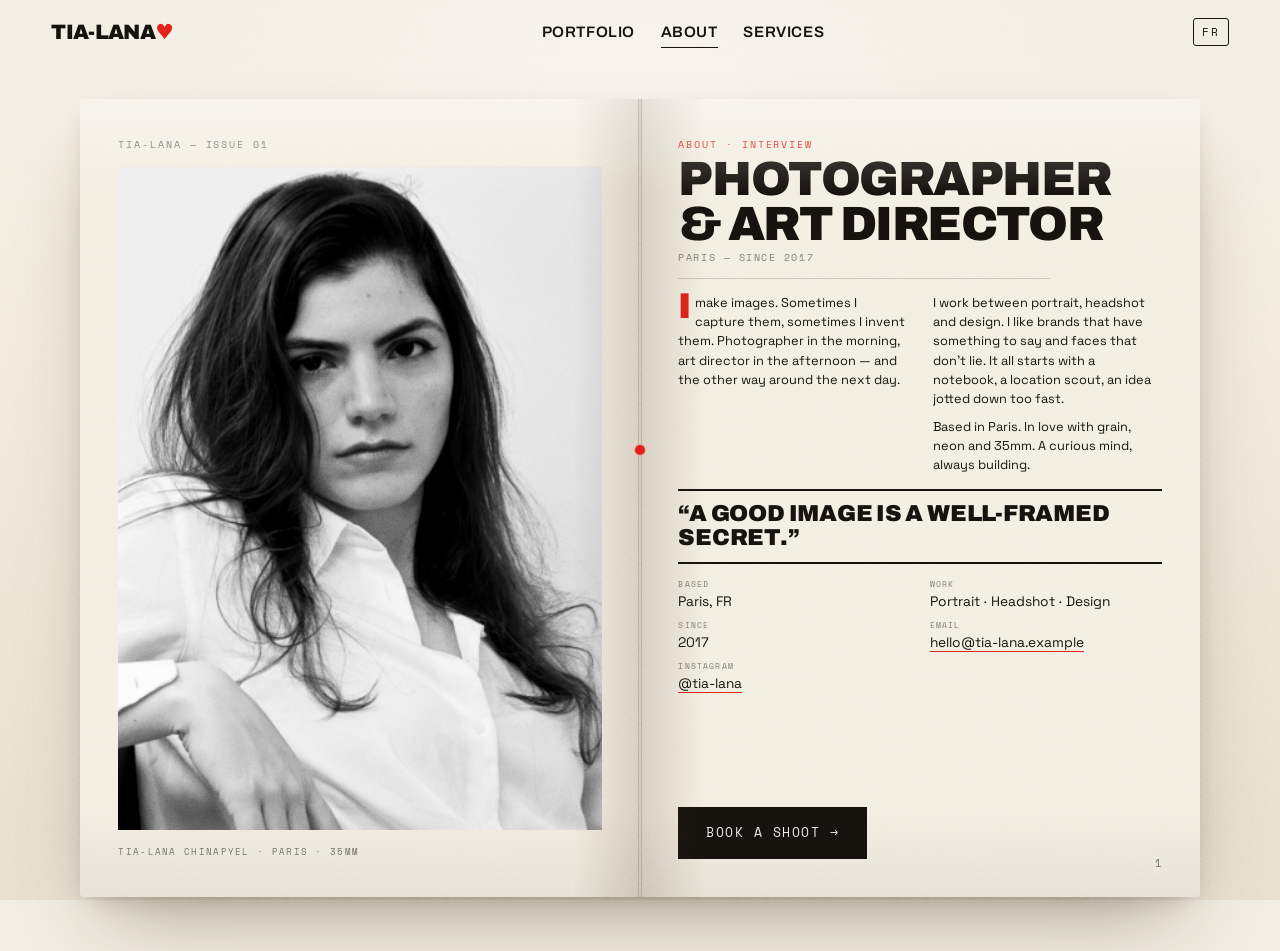
==== about.html @ c3e4b426 "Home: cadre au format paysage (large, pas haut) + tient avec le cartel; Serie: le titre s'efface a l" ====
<!DOCTYPE html>
<html lang="en">
<head>
  <meta charset="UTF-8" />
  <meta name="viewport" content="width=device-width, initial-scale=1.0" />
  <title>About — TIA-LANA</title>
  <meta name="description" content="Tia-Lana Chinapyel: photographer and art director based in Paris. Curious mind, always building." />
  <meta name="theme-color" content="#07080D" />
  <link rel="preconnect" href="https://fonts.googleapis.com" />
  <link rel="preconnect" href="https://fonts.gstatic.com" crossorigin />
  <link href="https://fonts.googleapis.com/css2?family=Archivo:wght@400;500;600;700;800;900&family=Space+Grotesk:wght@400;500;700&family=Space+Mono:ital@0;1&display=swap" rel="stylesheet" />
  
  <link rel="stylesheet" href="css/reset.css?v=12" />
  <link rel="stylesheet" href="css/tokens.css?v=14" />
  <link rel="stylesheet" href="css/typography.css?v=12" />
  <link rel="stylesheet" href="css/styles.css?v=43" />
</head>
<body class="page-about">
  <a class="skip-link" href="#main" data-i18n="skip">Skip to content</a>
  <div class="grain" aria-hidden="true"></div>

  <header class="site-nav">
    <a class="brand" href="index.html">TIA-LANA<span class="brand__heart" aria-hidden="true">♥</span></a>
    <div class="nav-right">
      <button class="lang-toggle" data-lang-toggle aria-label="Switch language">FR</button>
      <button class="nav-toggle" aria-expanded="false" aria-controls="nav-links" data-i18n="nav.menu">Menu</button>
    </div>
    <nav class="nav-links" id="nav-links" aria-label="Main navigation">
      <a href="work.html" data-i18n="nav.work">Portfolio</a>
      <a href="about.html" aria-current="page" data-i18n="nav.about">About</a>
      <a href="services.html" data-i18n="nav.booking">Services</a>
    </nav>
  </header>

  <main id="main" class="mag-main">
    <h1 class="sr-only">About — Tia-Lana Chinapyel</h1>

    <!-- MAGAZINE OUVERT : double page, reliure centrale -->
    <article class="zine" aria-label="Magazine — About Tia-Lana">
      <!-- PAGE GAUCHE : grande photo + folio -->
      <section class="zine__page zine__page--left">
        <span class="zine__folio">TIA-LANA — ISSUE 01</span>
        <figure class="zine__cover">
          <img src="img/photography/pro/photo-b.png" alt="Portrait of Tia-Lana on set, 35mm." />
        </figure>
        <p class="zine__caption">Tia-Lana Chinapyel · Paris · 35mm</p>
      </section>

      <!-- reliure -->
      <span class="zine__spine" aria-hidden="true"></span>

      <!-- PAGE DROITE : le texte / l'interview -->
      <section class="zine__page zine__page--right">
        <p class="zine__kicker">About · Interview</p>
        <h2 class="zine__headline">Photographer<br />&amp; art director</h2>
        <p class="zine__byline">Paris — since 2017</p>

        <div class="zine__columns">
          <p><span class="zine__drop">I</span> make images. Sometimes I capture them, sometimes I invent them.
          Photographer in the morning, art director in the afternoon — and the other way
          around the next day.</p>
          <p>I work between portrait, headshot and design. I like brands that have something
          to say and faces that don't lie. It all starts with a notebook, a location scout,
          an idea jotted down too fast.</p>
          <p>Based in Paris. In love with grain, neon and 35mm. A curious mind, always building.</p>
        </div>

        <blockquote class="zine__pull">“A good image is a well-framed secret.”</blockquote>

        <dl class="zine__facts">
          <div><dt>Based</dt><dd>Paris, FR</dd></div>
          <div><dt>Work</dt><dd>Portrait · Headshot · Design</dd></div>
          <div><dt>Since</dt><dd>2017</dd></div>
          <div><dt>Email</dt><dd><a href="mailto:hello@tia-lana.example">hello@tia-lana.example</a></dd></div>
          <div><dt>Instagram</dt><dd><a href="https://instagram.com/" target="_blank" rel="noopener" data-no-transition>@tia-lana</a></dd></div>
        </dl>

        <a class="cta zine__cta" href="services.html" data-i18n="contact.cta">Book a shoot →</a>
        <span class="zine__pageno">1</span>
      </section>
    </article>
  </main>

  <script type="module" src="js/i18n.js?v=10"></script>
  <script type="module" src="js/main.js?v=11"></script>
  <script type="module" src="js/cursor.js?v=11"></script>
  <script type="module" src="js/transitions.js?v=11"></script>
</body>
</html>
---- css/tokens.css ----
/* ============================================================
   tokens.css — variables CSS (fondation visuelle)
   Toutes les couleurs et tailles passent par ici.
   ============================================================ */
:root {
  /* ---- Palette UNIQUE du site (celle de la home) ----
     Une seule identité partout : papier beige, encre sombre, accent rouge. */
  --paper:        #f2ede2; /* fond beige (identique home) */
  --ink:          #16130e; /* texte/cadres */
  --accent:       #E2231A; /* accent éditorial (rouge) */
  --accent-2:     #E2231A; /* plus de rose : un seul accent */
  --red:          #E2231A;
  --cream:        #fdfcf8; /* panneau secondaire clair */
  --paper-rgb:    242, 237, 226;
  --ink-rgb:      22, 19, 14;
  /* alias rétro-compat : les anciens --blue pointent sur l'accent */
  --blue:         var(--accent);
  --blue-bright:  var(--accent);

  /* ---- Typographie (par défaut ; surchargée par page) ---- */
  --font-display: "Archivo", system-ui, sans-serif;
  --font-sans:    "Space Grotesk", system-ui, sans-serif;
  --font-mono:    "Space Mono", ui-monospace, monospace;
  --font-script:  "Dancing Script", cursive;
  --font-serif:   "EB Garamond", Georgia, serif;

  /* Échelle fluide (clamp) — hero énorme, body stable */
  --fs-hero:    clamp(3.5rem, 14vw, 14rem);
  --fs-display: clamp(2.6rem, 9vw, 8rem);
  --fs-h2:      clamp(2rem, 5vw, 3.4rem);
  --fs-h3:      clamp(1.4rem, 3vw, 2.2rem);
  --fs-lead:    clamp(1.1rem, 2vw, 1.5rem);
  --fs-body:    1rem;
  --fs-cap:     0.8rem;  /* légendes */
  --fs-mono:    0.7rem;  /* numérotations, métadonnées */

  /* ---- Espacements ---- */
  --space-xs:  0.5rem;
  --space-sm:  1rem;
  --space-md:  2rem;
  --space-lg:  4rem;
  --space-xl:  8rem;
  --gutter:    clamp(1.25rem, 4vw, 4rem);

  /* ---- Grille 12 colonnes ---- */
  --cols: 12;
  --max-w: 1680px;

  /* ---- Mouvement ---- */
  --ease:      cubic-bezier(0.65, 0, 0.35, 1);
  --ease-expo: cubic-bezier(0.16, 1, 0.3, 1);
  --dur-fast:  200ms;
  --dur:       400ms;
  --dur-slow:  700ms;

  /* ---- Divers ---- */
  --radius: 2px;
  --line:   2px solid var(--ink);
  --z-grain: 9999;
  --z-cursor: 10000;
  --z-overlay: 9000;
  --z-nav: 500;
}

/* ============================================================
   IDENTITÉ UNIQUE — plus de thème par page.
   Toutes les pages héritent de :root (beige + Archivo/Space Grotesk).
   Le fond beige est appliqué sur `body` dans styles.css.
   ============================================================ */
---- css/typography.css ----
/* ============================================================
   typography.css — hiérarchie éditoriale
   Syne (display) · Space Grotesk (sans) · Space Mono (mono)
   ============================================================ */
body {
  font-family: var(--font-sans);
  font-size: var(--fs-body);
  color: var(--ink);
  font-weight: 400;
}

/* ---- Display : Syne, massif et géométrique ---- */
.display,
h1.display,
.hero-title {
  font-family: var(--font-display);
  font-weight: 800;
  line-height: 0.86;
  letter-spacing: -0.02em;
  text-transform: uppercase;
  text-wrap: balance;
}

.hero-title { font-size: var(--fs-hero); }
.display     { font-size: var(--fs-display); }

h2 {
  font-family: var(--font-display);
  font-size: var(--fs-h2);
  font-weight: 700;
  line-height: 0.95;
  letter-spacing: -0.015em;
}

h3 {
  font-family: var(--font-display);
  font-size: var(--fs-h3);
  font-weight: 600;
  line-height: 1;
}

/* Italique (citations) — Syne n'a pas d'italique vrai : on garde le poids fort */
.italic { font-style: italic; }

/* ---- Corps ---- */
.lead {
  font-size: var(--fs-lead);
  line-height: 1.35;
  letter-spacing: -0.01em;
}

p { max-width: 62ch; }

/* ---- Mono : numérotations, métadonnées ---- */
.mono,
.meta,
.caption {
  font-family: var(--font-mono);
}

.section-num {
  font-family: var(--font-display);
  font-size: clamp(3rem, 12vw, 11rem);
  font-weight: 800;
  line-height: 0.8;
  color: var(--blue);
}

/* Légendes : majuscules espacées */
.caption,
.eyebrow {
  font-family: var(--font-mono);
  font-size: var(--fs-cap);
  text-transform: uppercase;
  letter-spacing: 0.12em;
}

.meta {
  font-size: var(--fs-mono);
  text-transform: uppercase;
  letter-spacing: 0.1em;
  line-height: 1.6;
}

.quote {
  font-family: var(--font-display);
  color: var(--blue-bright);
  font-size: var(--fs-h3);
  font-weight: 600;
  line-height: 1.15;
}

::selection { background: var(--blue); color: #fff; }
---- css/styles.css ----
/* ============================================================
   styles.css — layout, composants, micro-interactions
   ============================================================ */

/* fond beige unique sur tout le site (identique home) */
body {
  background: radial-gradient(135% 90% at 50% 8%, #f8f4ec 0%, #f1ebde 55%, #e9e1d1 100%) fixed;
  background-color: var(--paper);
  overflow-x: hidden;
}

/* ---- Overlay grain global (toutes les pages) ---- */
.grain {
  position: fixed;
  inset: 0;
  pointer-events: none;
  mix-blend-mode: overlay;
  opacity: 0.06;
  background: url("../assets/grain.png");
  background-size: 160px;
  z-index: var(--z-grain);
  will-change: transform;
}

/* ---- Conteneur / grille 12 colonnes ---- */
.wrap {
  width: 100%;
  max-width: var(--max-w);
  margin-inline: auto;
  padding-inline: var(--gutter);
}

.grid12 {
  display: grid;
  grid-template-columns: repeat(var(--cols), 1fr);
  gap: var(--gutter);
}

/* ============================================================
   Navigation
   ============================================================ */
.site-nav {
  position: fixed;
  top: 0; left: 0; right: 0;
  z-index: var(--z-nav);
  display: flex;
  align-items: center;
  justify-content: space-between;
  padding: var(--space-sm) var(--gutter);
  color: var(--ink);           /* fond beige uniforme : texte sombre lisible */
}

.site-nav a { color: inherit; }

.brand {
  font-family: var(--font-display);
  font-weight: 800;
  font-size: 1.3rem;
  text-transform: uppercase;
  letter-spacing: -0.01em;
}

.brand .red { color: var(--red); }
.brand__heart { color: var(--accent); display: inline-block; }
.brand:hover .brand__heart { animation: heartbeat 0.8s var(--ease) infinite; }
@keyframes heartbeat { 0%,100%{transform:scale(1)} 25%{transform:scale(1.35)} 40%{transform:scale(1)} }
@media (prefers-reduced-motion: reduce) { .brand:hover .brand__heart { animation: none; } }
/* logo identique sur toutes les pages */
.brand { font-family: var(--font-display); font-weight: 900; letter-spacing: -0.03em; }

/* groupe droite de la nav : langue + menu mobile */
.nav-right { display: flex; align-items: center; gap: 1rem; order: 3; }
.lang-toggle {
  font-family: var(--font-mono);
  font-size: var(--fs-mono);
  text-transform: uppercase;
  letter-spacing: 0.12em;
  padding: 0.3rem 0.55rem;
  border: 1.5px solid currentColor;
  border-radius: 3px;
}

.nav-links {
  display: flex;
  gap: clamp(0.8rem, 2vw, 2rem);
  font-family: var(--font-display);
  font-weight: 600;
  font-size: 0.95rem;
  text-transform: uppercase;
  letter-spacing: 0.04em;
}

.nav-links a { position: relative; padding: 0.3rem 0; }
.nav-links a::after {
  content: "";
  position: absolute;
  left: 0; bottom: 0;
  width: 100%; height: 1.5px;
  background: currentColor;
  transform: scaleX(0);
  transform-origin: left;
  transition: transform var(--dur) var(--ease);
}
.nav-links a:hover::after,
.nav-links a[aria-current="page"]::after { transform: scaleX(1); }

.nav-toggle { display: none; }

@media (max-width: 768px) {
  .nav-links {
    position: fixed;
    inset: 0;
    flex-direction: column;
    align-items: center;
    justify-content: center;
    gap: var(--space-md);
    font-size: 1.4rem;
    background: var(--ink);
    color: var(--paper);
    transform: translateY(-100%);
    transition: transform var(--dur) var(--ease);
    mix-blend-mode: normal;
  }
  .site-nav.open .nav-links { transform: translateY(0); }
  .nav-toggle {
    display: block;
    font-family: var(--font-mono);
    font-size: var(--fs-mono);
    text-transform: uppercase;
    letter-spacing: 0.1em;
    z-index: 1;
  }
}

/* Mention « notice the details » retirée (filler) */
.notice {
  display: none;
  position: fixed;
  left: var(--gutter);
  bottom: var(--space-sm);
  font-family: var(--font-mono);
  font-size: 0.7rem;
  letter-spacing: 0.1em;
  color: var(--blue);
  z-index: var(--z-nav);
  pointer-events: none;
  text-transform: lowercase;
}
@media (max-width: 768px) { .notice { display: none; } }

/* ============================================================
   Étiquettes / stickers de collage (SVG inline + rotations)
   ============================================================ */
.sticker {
  display: inline-flex;
  align-items: center;
  gap: 0.4rem;
  font-family: var(--font-mono);
  font-size: var(--fs-mono);
  text-transform: uppercase;
  letter-spacing: 0.1em;
  padding: 0.35rem 0.7rem;
  border: 1.5px solid var(--ink);
  background: var(--paper);
}
.sticker--red { background: var(--red); color: var(--paper); border-color: var(--red); }
.sticker--blue { background: var(--blue); color: var(--paper); border-color: var(--blue); }
.rot-n2 { transform: rotate(-2deg); }
.rot-n1 { transform: rotate(-1deg); }
.rot-p1 { transform: rotate(1deg); }
.rot-p2 { transform: rotate(2deg); }
.rot-p3 { transform: rotate(3deg); }

/* ============================================================
   Boutons / CTA
   ============================================================ */
.cta {
  display: inline-flex;
  align-items: center;
  gap: 0.6rem;
  font-family: var(--font-mono);
  font-size: var(--fs-cap);
  text-transform: uppercase;
  letter-spacing: 0.12em;
  padding: 0.9rem 1.6rem;
  background: var(--blue);
  color: #fff;
  border: 2px solid var(--blue);
  transition: background var(--dur) var(--ease), color var(--dur) var(--ease);
}
.cta:hover { background: transparent; color: var(--blue-bright); }

/* variante neutre (bordure claire) si besoin */
.cta--ghost { background: transparent; color: var(--ink); border-color: var(--ink); }
.cta--ghost:hover { background: var(--ink); color: var(--paper); }

/* ============================================================
   Sections génériques
   ============================================================ */
main { display: block; }

section { position: relative; }

.section-head {
  display: flex;
  align-items: baseline;
  gap: var(--space-md);
  flex-wrap: wrap;
  margin-bottom: var(--space-lg);
}
.section-head .eyebrow { color: rgba(var(--ink-rgb), 0.55); }

.pad-block { padding-block: clamp(4rem, 12vh, 10rem); }

/* ============================================================
   Polaroid + paper-clip (le SVG du clip est inline dans le HTML)
   ============================================================ */
.polaroid {
  position: relative;
  background: var(--cream);
  padding: 0.8rem 0.8rem 3rem;
  border: 1px solid rgba(var(--ink-rgb), 0.12);
  box-shadow: 0 18px 40px -24px rgba(var(--ink-rgb), 0.5);
  width: fit-content;
}
.polaroid img { width: 100%; height: auto; filter: saturate(0.85) contrast(1.02); }
.polaroid figcaption {
  font-family: var(--font-mono);
  font-size: var(--fs-mono);
  text-transform: uppercase;
  letter-spacing: 0.1em;
  margin-top: 0.8rem;
  text-align: center;
  color: rgba(var(--ink-rgb), 0.7);
}
.paperclip {
  position: absolute;
  top: -22px; right: 24px;
  width: 34px; height: 70px;
  z-index: 2;
  color: var(--ink);
}

/* ============================================================
   Micro-interactions : scroll-reveal
   ============================================================ */
.reveal {
  opacity: 0;
  transform: translateY(20px);
  filter: blur(8px);
  transition:
    opacity var(--dur-slow) var(--ease),
    transform var(--dur-slow) var(--ease),
    filter var(--dur-slow) var(--ease);
  will-change: opacity, transform, filter;
}
.reveal.is-in { opacity: 1; transform: none; filter: blur(0); }

@media (prefers-reduced-motion: reduce) {
  .reveal { opacity: 1; transform: none; filter: none; }
}

/* Hover images de projet : désaturé → couleur */
.satshift { filter: saturate(0.4); transition: filter var(--dur) var(--ease); }
.satshift:hover { filter: saturate(1); }

/* ============================================================
   Bouton flottant « Booker un shooting »
   ============================================================ */
.book-fab {
  position: fixed;
  right: calc(env(safe-area-inset-right, 0px) + 1.25rem);
  bottom: calc(env(safe-area-inset-bottom, 0px) + 1.25rem);
  z-index: var(--z-nav);
  display: inline-flex;
  align-items: center;
  gap: 0.55rem;
  padding: 0.85rem 1.3rem;
  background: var(--blue);
  color: #fff;
  border: 2px solid var(--blue);
  border-radius: 999px;
  font-family: var(--font-mono);
  font-size: var(--fs-cap);
  text-transform: uppercase;
  letter-spacing: 0.1em;
  box-shadow: 0 12px 30px -10px rgba(30,63,255,0.7);
  transition: background var(--dur) var(--ease), color var(--dur) var(--ease), transform var(--dur) var(--ease);
}
.book-fab:hover { background: var(--paper); color: var(--blue-bright); transform: translateY(-2px); }
.book-fab__ico { font-size: 1rem; }
@media (max-width: 560px) {
  .book-fab__txt { display: none; }
  .book-fab { padding: 0.85rem; border-radius: 50%; }
  .book-fab__ico { font-size: 1.3rem; }
}

/* ============================================================
   Curseur custom
   ============================================================ */
.cursor {
  position: fixed;
  top: 0; left: 0;
  width: 12px; height: 12px;
  border-radius: 50%;
  background: var(--blue-bright);
  border: 1px solid rgba(255,255,255,0.6);
  pointer-events: none;
  z-index: var(--z-cursor);
  transform: translate(-50%, -50%);
  transition: width 0.25s var(--ease), height 0.25s var(--ease),
              background 0.25s var(--ease);
  display: none;
}
.cursor.grow {
  width: 54px; height: 54px;
  background: rgba(30,63,255,0.12);
  border: 1.5px solid var(--blue-bright);
}
.cursor__label {
  position: absolute;
  left: 50%; top: 50%;
  transform: translate(-50%, -50%);
  font-family: var(--font-mono);
  font-size: 0.5rem;
  text-transform: uppercase;
  letter-spacing: 0.12em;
  white-space: nowrap;
  color: #fff;
  opacity: 0;
}
.cursor.grow .cursor__label { opacity: 1; }
@media (min-width: 769px) and (pointer: fine) {
  .cursor { display: block; }
  body.has-cursor { cursor: none; }
  body.has-cursor a, body.has-cursor button { cursor: none; }
}

/* ============================================================
   Transitions de page (overlay)
   ============================================================ */
.page-fx {
  position: fixed;
  inset: 0;
  z-index: var(--z-overlay);
  background: var(--ink);
  pointer-events: none;
  opacity: 0;
}
.page-fx.flash { background: #fff; }

/* Entrée : depuis blanc avec blur */
@keyframes page-in {
  from { opacity: 1; filter: blur(8px); }
  to   { opacity: 0; filter: blur(0); }
}
.page-enter {
  position: fixed; inset: 0; z-index: var(--z-overlay);
  background: #fff; pointer-events: none;
  animation: page-in var(--dur-fast) var(--ease) forwards;
}

/* ============================================================
   Focus visible (a11y)
   ============================================================ */
:focus-visible {
  outline: 2px solid var(--blue);
  outline-offset: 4px;
}

.skip-link {
  position: absolute;
  left: -9999px;
  top: 0;
  background: var(--blue);
  color: var(--paper);
  padding: 0.8rem 1.2rem;
  font-family: var(--font-mono);
  font-size: var(--fs-cap);
  z-index: 10001;
}
.skip-link:focus { left: var(--gutter); }

/* ============================================================
   Footer
   ============================================================ */
.site-footer {
  border-top: 2px solid var(--blue);
  padding-block: var(--space-lg);
  margin-top: var(--space-xl);
}
.site-footer .meta { color: rgba(var(--ink-rgb), 0.6); align-self: end; }
.footer-brand {
  font-family: var(--font-display);
  font-weight: 800;
  text-transform: uppercase;
  font-size: clamp(1.4rem, 4vw, 2.6rem);
  letter-spacing: -0.01em;
  line-height: 1;
}

/* ============================================================
   Page Accueil — couverture « titre répété sur portrait »
   ============================================================ */
.cover {
  position: relative;
  height: 100svh;          /* exactement la taille de l'écran */
  display: flex;
  flex-direction: column;
  justify-content: space-between;
  padding: 5rem var(--gutter) 2rem;
  overflow: hidden;
  background: var(--paper);
}

/* portrait plein cadre, en couche de fond */
.cover__hero {
  position: absolute;
  inset: 0;
  z-index: 0;
}
.cover__hero img {
  position: absolute; inset: 0;
  width: 100%; height: 100%;
  object-fit: cover;
  object-position: center 22%;
}
/* « blur out the unimportant » : portrait flou N&B */
.cover__blur { filter: grayscale(1) contrast(1.05) brightness(0.7) blur(7px); }
/* tranche verticale nette, duotone bleu (réf) */
.cover__sharp {
  filter: grayscale(1) contrast(1.12) brightness(0.92);
  -webkit-mask: linear-gradient(90deg, transparent 38%, #000 40%, #000 60%, transparent 62%);
  mask: linear-gradient(90deg, transparent 38%, #000 40%, #000 60%, transparent 62%);
  mix-blend-mode: luminosity;
}
.cover__hero::before {
  content: "";
  position: absolute; inset: 0;
  z-index: 1;
  background: var(--blue);
  mix-blend-mode: color;
  -webkit-mask: linear-gradient(90deg, transparent 38%, #000 40%, #000 60%, transparent 62%);
  mask: linear-gradient(90deg, transparent 38%, #000 40%, #000 60%, transparent 62%);
  opacity: 0.9;
}
/* vignette + teinte bleue pour la lisibilité et la cohérence */
.cover__hero::after {
  content: "";
  position: absolute; inset: 0;
  background:
    linear-gradient(180deg, rgba(7,8,13,0.55) 0%, rgba(7,8,13,0.1) 35%, rgba(7,8,13,0.85) 100%),
    radial-gradient(120% 80% at 50% 30%, rgba(30,63,255,0.18), transparent 60%);
}
.cover__hero-tint { display: none; }

/* masthead haut */
.cover__masthead {
  position: relative;
  z-index: 3;
  display: flex;
  flex-wrap: wrap;
  justify-content: space-between;
  gap: 0.5rem 1.5rem;
  padding-bottom: 0.8rem;
  border-bottom: 2px solid var(--blue);
  font-family: var(--font-mono);
  font-size: var(--fs-mono);
  text-transform: uppercase;
  letter-spacing: 0.12em;
  color: var(--ink);
}

/* wordmark répété, bleu électrique, chevauche le portrait */
.cover__words {
  position: relative;
  z-index: 2;
  flex: 1;
  min-height: 0;
  display: grid;
  place-items: center;
  text-align: center;
  pointer-events: none;
}
.cover__word {
  display: block;
  font-family: var(--font-display);
  font-weight: 800;
  text-transform: uppercase;
  font-size: clamp(2rem, 12vw, 7.5rem);
  line-height: 0.84;
  letter-spacing: -0.04em;
  white-space: nowrap;
  color: var(--blue);
}
/* une ligne en contour : le portrait transparaît dans les lettres */
.cover__word--out {
  color: transparent;
  -webkit-text-stroke: clamp(1.5px, 0.35vw, 4px) var(--blue);
}

/* pied : nom complet + baseline + CTA */
.cover__foot {
  position: relative;
  z-index: 3;
  display: flex;
  align-items: flex-end;
  justify-content: space-between;
  flex-wrap: wrap;
  gap: 1.2rem 2rem;
}
.cover__foot .stack { gap: 0.6rem; display: flex; flex-direction: column; }
.cover__name {
  font-family: var(--font-display);
  font-weight: 700;
  font-size: var(--fs-lead);
  max-width: 22ch;
  line-height: 1.05;
}
.cl--mono {
  font-family: var(--font-mono);
  font-size: var(--fs-cap);
  text-transform: uppercase;
  letter-spacing: 0.14em;
  color: var(--blue-bright);
}

.scroll-hint {
  font-family: var(--font-mono);
  font-size: var(--fs-mono);
  text-transform: uppercase;
  letter-spacing: 0.18em;
  color: var(--ink);
  animation: bob 1.8s var(--ease) infinite;
}
@keyframes bob { 0%,100%{transform:translateY(0)} 50%{transform:translateY(8px)} }
@keyframes cuebob {
  0%,100% { transform: rotate(45deg) translate(0,0); opacity: 0.5; }
  50%     { transform: rotate(45deg) translate(4px,4px); opacity: 1; }
}

@media (max-width: 820px) {
  .cover__masthead { font-size: 0.56rem; letter-spacing: 0.06em; gap: 0.3rem 0.8rem; }
  .cover__foot { flex-direction: column; align-items: flex-start; }
}

/* ============================================================
   Listes de projets (work / catégories)
   ============================================================ */
.project-list { border-top: var(--line); }
.project-row {
  display: grid;
  grid-template-columns: auto 1fr auto auto;
  gap: var(--space-md);
  align-items: center;
  padding: var(--space-md) 0;
  border-bottom: var(--line);
  transition: padding-left var(--dur) var(--ease), background var(--dur) var(--ease);
}
.project-row:hover { padding-left: var(--space-md); background: var(--cream); }
.project-row .idx { font-family: var(--font-mono); font-size: var(--fs-mono); color: var(--blue-bright); }
.project-row .pname { font-family: var(--font-display); font-size: var(--fs-h3); font-weight: 500; }
.project-row .pmeta { font-family: var(--font-mono); font-size: var(--fs-mono); text-transform: uppercase; letter-spacing: 0.1em; }
.project-row .pthumb { width: 72px; height: 52px; object-fit: cover; filter: saturate(0.4); transition: filter var(--dur) var(--ease); }
.project-row:hover .pthumb { filter: saturate(1); }
@media (max-width: 600px) {
  .project-row { grid-template-columns: auto 1fr; }
  .project-row .pmeta, .project-row .pthumb { display: none; }
}

/* ============================================================
   Cartes formules (booking)
   ============================================================ */
.cards { display: grid; grid-template-columns: repeat(3, 1fr); gap: var(--gutter); }
@media (max-width: 800px) { .cards { grid-template-columns: 1fr; } }
.card {
  border: var(--line);
  padding: var(--space-md);
  background: var(--cream);
  display: flex; flex-direction: column; gap: var(--space-sm);
}
.card h3 { font-size: var(--fs-h3); }
.card .price { font-family: var(--font-display); font-weight: 800; color: var(--blue-bright); font-size: 3rem; line-height: 1; }
.card ul { display: flex; flex-direction: column; gap: 0.4rem; font-size: 0.95rem; }
.card li::before { content: "— "; color: var(--blue-bright); }

/* ============================================================
   Formulaire
   ============================================================ */
.form {
  display: grid;
  grid-template-columns: 1fr 1fr;
  gap: 1.5rem;
  max-width: 720px;
}
.form__field { display: flex; flex-direction: column; gap: 0.5rem; }
.form__field--full { grid-column: 1 / -1; }
.form label {
  font-family: var(--font-mono);
  font-size: var(--fs-mono);
  text-transform: uppercase;
  letter-spacing: 0.1em;
  color: var(--blue-bright);
}
.form input, .form textarea, .form select {
  width: 100%;
  border: 1.5px solid rgba(var(--ink-rgb), 0.3);
  background: var(--cream);
  color: var(--ink);
  padding: 0.85rem 1rem;
  font-family: var(--font-sans);
  font-size: 1rem;
  border-radius: 4px;
}
.form textarea { resize: vertical; min-height: 8rem; }
.form input:focus, .form textarea:focus, .form select:focus {
  outline: none;
  border-color: var(--blue);
  box-shadow: 0 0 0 3px rgba(30,63,255,0.25);
}
.form__actions {
  display: flex;
  align-items: center;
  justify-content: space-between;
  flex-wrap: wrap;
  gap: 1rem;
  margin-top: 0.5rem;
}
@media (max-width: 560px) { .form { grid-template-columns: 1fr; } }
.annot {
  font-family: var(--font-mono);
  color: var(--blue);
  font-size: var(--fs-cap);
  transform: rotate(-3deg);
  display: inline-block;
}

/* ---- Galerie en bandes 35mm ---- */
.film { display: flex; flex-direction: column; gap: clamp(1.4rem, 3vw, 2.4rem); }
.filmstrip {
  position: relative;
  background: #08090c;
  border-radius: 4px;
  padding: 20px 0;
  overflow-x: auto;
  overflow-y: hidden;
  scrollbar-width: thin;
  scrollbar-color: #2a2c33 #08090c;
  box-shadow: inset 0 0 40px rgba(0,0,0,0.7);
}
/* perforations haut/bas */
.filmstrip::before,
.filmstrip::after {
  content: "";
  position: absolute; left: 0; right: 0; height: 12px;
  background: repeating-linear-gradient(90deg, transparent 0 9px, #cfcabb 9px 19px, transparent 19px 28px);
  opacity: 0.85;
}
.filmstrip::before { top: 4px; }
.filmstrip::after { bottom: 4px; }
.filmstrip__track {
  display: flex;
  gap: 4px;
  padding: 0 4px;
  width: max-content;
}

/* Utilitaires */
.col-span-6 { grid-column: span 6; }
.col-span-7 { grid-column: span 7; }
.col-span-5 { grid-column: span 5; }
.col-span-8 { grid-column: span 8; }
.col-span-4 { grid-column: span 4; }
.col-span-12 { grid-column: 1 / -1; }
@media (max-width: 760px) { [class*="col-span"] { grid-column: 1 / -1; } }
.stack > * + * { margin-top: var(--space-sm); }
.stack-lg > * + * { margin-top: var(--space-md); }
.text-blue { color: var(--blue); }
.text-red { color: var(--red); }
.hr-blue { border: none; border-top: 2px solid var(--blue); margin-block: var(--space-md); }
.two-col { columns: 2; column-gap: var(--gutter); }
@media (max-width: 700px) { .two-col { columns: 1; } }
@keyframes snow {
  0% { background-position: 0 0; }
  100% { background-position: 60px 90px; }
}
@keyframes glitch { 0% { transform: translateY(0); } 100% { transform: translateY(-18px); } }

/* ============================================================
   STYLES PAR PAGE — chaque page sa propre identité
   ============================================================ */

/* on retire les petits sur-titres descriptifs partout */
.section-head .eyebrow { display: none; }
.page-home .site-footer { border-top-color: var(--ink); }
.film {
  display: flex;
  flex-direction: row;            /* colonnes de pellicule */
  flex-wrap: wrap;
  justify-content: center;
  align-items: flex-start;
  gap: clamp(0.75rem, 2vw, 1.6rem);
}

/* ---------- ABOUT : papier / éditorial (réf img1) ---------- */
/* grain unifie (voir .grain global) */
.page-about .display {
  font-family: var(--font-display);
  font-weight: 900;
  font-size: clamp(3rem, 13vw, 8rem);
  letter-spacing: -0.04em;
  line-height: 0.9;
}
.page-about .display::after { content: "."; color: var(--accent); }
.page-about .lead strong {
  font-family: var(--font-display);
  font-weight: 700;
  font-size: 1.6em;
  line-height: 1;
  display: inline-block;
  margin-right: 0.2em;
}
.page-about .quote {
  font-family: var(--font-display);
  font-weight: 700;
  font-style: normal;
  color: var(--ink);
  font-size: clamp(1.7rem, 4.5vw, 2.8rem);
}
.page-about .hr-blue { border-top-color: var(--accent); }
.page-about .polaroid { background: #fff; border-color: rgba(0,0,0,0.12); }
.page-about .cta { background: var(--accent); border-color: var(--accent); color: #fff; }
.page-about .cta:hover { background: transparent; color: var(--accent); }
.page-about aside[style] { border-left-color: var(--accent) !important; }
.page-about .site-footer { border-top-color: var(--ink); }

/* ---------- SERVICES : éditorial clair ---------- */
/* grain unifie (voir .grain global) */
.page-services .display { font-family: var(--font-display); font-weight: 800; }
.page-services .card { background: #fff; border: 2px solid var(--ink); }
.page-services .card .price { color: var(--accent); }
.page-services .card li::before { color: var(--accent); }
.page-services .cta { background: var(--accent); border-color: var(--accent); color: #fff; }
.page-services .cta:hover { background: transparent; color: var(--accent); }
.page-services .form input,
.page-services .form textarea,
.page-services .form select { background: #fff; border-color: rgba(0,0,0,0.25); color: var(--ink); }
.page-services .form label { color: var(--ink); }
.page-services .site-footer { border-top-color: var(--ink); }

/* ---------- HOME : fond off-white + collage de polaroïds carrés ---------- */
.home-hero {
  position: relative;
  height: 100svh;
  overflow: hidden;
  /* papier crème légèrement beige */
  background: radial-gradient(135% 100% at 50% 18%, #f8f4ec 0%, #f1ebde 55%, #e9e1d1 100%);
}
.home-hero::after {
  content: ""; position: absolute; inset: 0; z-index: 2; pointer-events: none;
  background: radial-gradient(120% 100% at 50% 42%, transparent 58%, rgba(120,102,72,0.12) 100%);
}

/* accessible mais invisible */
.sr-only {
  position: absolute; width: 1px; height: 1px;
  padding: 0; margin: -1px; overflow: hidden;
  clip: rect(0 0 0 0); white-space: nowrap; border: 0;
}

/* phrase intégrée, discrète, dans la bande beige du bas */
.home-caption {
  position: absolute;
  left: 0; right: 0; bottom: clamp(0.7rem, 2vh, 1.3rem);
  z-index: 4;
  text-align: center;
  pointer-events: none;
  font-family: var(--font-mono);
  text-transform: uppercase;
  letter-spacing: 0.24em;
  font-size: clamp(0.6rem, 1.1vw, 0.76rem);
  color: rgba(var(--ink-rgb), 0.6);
}

/* COLLAGE : la mosaïque remplit le hero (bande beige réservée en bas) */
.shatter {
  position: absolute;
  top: 0; left: 0; right: 0;
  bottom: clamp(2.2rem, 5.5vh, 3.4rem);
  z-index: 3;
}
.shard {
  position: absolute;
  box-sizing: content-box;         /* width/height = la fenêtre photo, bords en plus */
  background-repeat: no-repeat;
  background-color: #efe9dd;
  background-clip: padding-box;
  border-style: solid;
  border-color: #fdfcf8;           /* cadre polaroïd blanc cassé (bas plus épais, réglé en JS) */
  box-shadow: 0 16px 32px -14px rgba(60,45,25,0.5), 0 3px 8px rgba(60,45,25,0.28);
  opacity: 1;
  transform: rotate(var(--rot, 0deg)) translate(var(--tx, 0), var(--ty, 0)) scale(var(--sc, 1));
  transition: opacity 0.55s ease, transform 0.62s cubic-bezier(.2,.7,.2,1), filter 0.2s ease;
  will-change: opacity, transform;
  cursor: pointer;
  text-decoration: none;
}
.shard:hover { filter: brightness(1.03) saturate(1.04); z-index: 9 !important; }
@media (prefers-reduced-motion: reduce) {
  .shard { transition: opacity 0.4s ease; }
}

/* pas de FAB sur la home */
body.page-home .book-fab { display: none; }

/* ---------- ABOUT : crème chaud + collage (distinct de la home) ---------- */
.page-about .polaroid { transform: rotate(-3deg); }
.page-about .polaroid::after {
  /* scotch en haut du polaroid */
  content: ""; position: absolute; top: -14px; left: 50%;
  width: 90px; height: 26px; transform: translateX(-50%) rotate(-4deg);
  background: rgba(220,210,180,0.5);
  border-left: 1px dashed rgba(0,0,0,0.15);
  border-right: 1px dashed rgba(0,0,0,0.15);
}
.page-about .display { font-size: clamp(3.2rem, 15vw, 9rem); }
.page-about .lead { font-size: 1.15rem; }
@keyframes gjolt {
  0% { transform: scale(1.02) translate(0,0); }
  40% { transform: scale(1.06) translate(-6px,4px); }
  100% { transform: scale(1.2) translate(0,0); filter: brightness(2); }
}
@keyframes gslice {
  0% { clip-path: inset(0 0 80% 0); transform: translateX(-8px); }
  25% { clip-path: inset(40% 0 30% 0); transform: translateX(12px); }
  50% { clip-path: inset(70% 0 10% 0); transform: translateX(-14px); }
  75% { clip-path: inset(20% 0 55% 0); transform: translateX(9px); }
  100% { clip-path: inset(0 0 0 0); transform: translateX(0); opacity: 0; }
}
@keyframes gslice2 {
  0% { clip-path: inset(60% 0 20% 0); transform: translateX(10px); }
  50% { clip-path: inset(10% 0 60% 0); transform: translateX(-12px); }
  100% { clip-path: inset(0 0 0 0); transform: translateX(0); opacity: 0; }
}
@keyframes gslice3 {
  0% { clip-path: inset(30% 0 40% 0); transform: translateX(-11px); }
  50% { clip-path: inset(75% 0 5% 0); transform: translateX(13px); }
  100% { clip-path: inset(0 0 0 0); transform: translateX(0); opacity: 0; }
}
@keyframes gflash { 0%,70% { opacity: 0; } 88% { opacity: 0.9; } 100% { opacity: 1; } }
@keyframes marquee { from { transform: translateX(0); } to { transform: translateX(-50%); } }

/* ============================================================
   ABOUT — tabloïd punk (ransom note)
   ============================================================ */
/* grain unifie (voir .grain global) */
.zine-masthead {
  font-family: var(--font-mono);
  font-weight: 600;
  text-transform: uppercase;
  letter-spacing: 0.04em;
  font-size: clamp(0.65rem, 1.6vw, 0.9rem);
  border-top: 2px solid var(--ink);
  border-bottom: 1px solid var(--ink);
  padding: 0.4rem 0;
  margin-bottom: 1.5rem;
}
.ransom {
  display: flex; flex-wrap: wrap; gap: 0.15em;
  margin-bottom: 2.5rem;
  line-height: 0.9;
}
.ransom span {
  display: inline-block;
  font-weight: 900;
  font-size: clamp(3rem, 13vw, 9rem);
  padding: 0 0.12em;
  line-height: 0.9;
}
.ransom span:nth-child(1) { font-family: var(--font-display); background: var(--ink); color: var(--paper); transform: rotate(-4deg); }
.ransom span:nth-child(2) { font-family: var(--font-display); background: var(--accent); color: #fff; transform: rotate(3deg); }
.ransom span:nth-child(3) { font-family: var(--font-display); transform: rotate(-2deg); border: 3px solid var(--ink); }
.ransom span:nth-child(4) { font-family: var(--font-display); background: #fff; color: var(--ink); transform: rotate(5deg); box-shadow: 4px 4px 0 var(--ink); }
.ransom span:nth-child(5) { font-family: var(--font-display); transform: rotate(-3deg); text-decoration: underline wavy var(--accent); }
.page-about .polaroid { background: #fff; }
.page-about .polaroid img {
  filter: grayscale(1) contrast(1.5) brightness(1.05);
}
.page-about .polaroid::before {
  content: ""; position: absolute; inset: 0.8rem 0.8rem 3rem; z-index: 1;
  background-image: radial-gradient(rgba(0,0,0,0.5) 30%, transparent 31%);
  background-size: 4px 4px; mix-blend-mode: screen; opacity: 0.35; pointer-events: none;
}
.page-about .lead { column-gap: 2rem; }
.page-about .quote { font-family: var(--font-display); font-weight: 900; font-style: normal; text-transform: uppercase; }
.page-about .hr-blue { border-top: 3px solid var(--ink); }
.page-about .cta { background: var(--ink); border-color: var(--ink); color: var(--paper); }
.page-about .cta:hover { background: var(--accent); border-color: var(--accent); color: #fff; }

/* ============================================================
   BOOKING — carte postale rêve
   ============================================================ */
/* grain unifie (voir .grain global) */
.postcard-head { text-align: center; margin-bottom: 3rem; }
.postcard-from {
  font-family: var(--font-mono);
  text-transform: uppercase; letter-spacing: 0.18em;
  font-size: 0.7rem; color: rgba(var(--ink-rgb), 0.6);
}
.postcard-hello {
  font-family: var(--font-display);
  font-weight: 900;
  text-transform: uppercase;
  letter-spacing: -0.02em;
  font-size: clamp(2.4rem, 8vw, 5rem);
  color: var(--ink);
  line-height: 0.95;
  margin: 0.3rem 0 1rem;
}
.postcard-head .lead { max-width: 46ch; margin-inline: auto; }
.postcards { display: grid; grid-template-columns: repeat(3, 1fr); gap: clamp(1rem, 3vw, 2.2rem); }
@media (max-width: 800px) { .postcards { grid-template-columns: 1fr; max-width: 26rem; margin-inline: auto; } }
.postcard {
  position: relative;
  background: #fbf8f0;
  border: 1px solid rgba(0,0,0,0.25);
  box-shadow: 0 18px 40px -22px rgba(0,0,0,0.5);
  padding: 2.4rem 1.4rem 1.4rem;
  display: flex; flex-direction: column; gap: 0.7rem;
  /* ligne médiane façon dos de carte postale */
  background-image: linear-gradient(rgba(0,0,0,0.15), rgba(0,0,0,0.15));
  background-size: 1px 62%;
  background-position: 62% 18%;
  background-repeat: no-repeat;
}
.postcard__stamp {
  position: absolute; top: 0.9rem; right: 0.9rem;
  width: 64px; min-height: 76px;
  display: flex; flex-direction: column; align-items: center; justify-content: center;
  gap: 2px;
  background: #fff;
  border: 2px dashed rgba(0,0,0,0.45);
  font-family: var(--font-display); font-weight: 900;
  font-size: 1.1rem; color: var(--accent);
  transform: rotate(4deg);
  text-align: center;
}
.postcard__stamp small { font-family: var(--font-mono); font-weight: 400; font-size: 0.5rem; color: var(--ink); letter-spacing: 0.05em; }
.postcard__post {
  position: absolute; top: 1.4rem; right: 5.4rem;
  font-family: var(--font-mono); font-size: 0.55rem; letter-spacing: 0.1em;
  color: rgba(0,0,0,0.5);
  border: 1.5px solid rgba(0,0,0,0.4); border-radius: 50%;
  width: 54px; height: 54px; display: flex; align-items: center; justify-content: center;
  text-align: center; transform: rotate(-12deg);
}
.postcard__pop {
  position: absolute; top: -10px; left: 12px;
  background: var(--accent); color: #fff;
  font-family: var(--font-mono); font-size: 0.6rem; letter-spacing: 0.12em;
  padding: 0.25rem 0.6rem; transform: rotate(-4deg);
}
.postcard__dest { font-family: var(--font-display); font-weight: 800; text-transform: uppercase; letter-spacing: -0.01em; font-size: 1.7rem; color: var(--ink); }
.page-services .postcard ul { display: flex; flex-direction: column; gap: 0.3rem; font-size: 0.92rem; }
.page-services .postcard li::before { content: "— "; color: var(--accent); }
.page-services .postcard .cta { margin-top: 0.4rem; background: var(--accent); border-color: var(--accent); color: #fff; align-self: flex-start; }
.page-services .postcard .cta:hover { background: transparent; color: var(--accent); }

/* ============================================================
   PORTFOLIO — barre métal perforée + cadres suspendus par pinces
   ============================================================ */
.rack-main {
  min-height: 100svh;
  padding: clamp(5rem, 10vh, 7rem) var(--gutter) clamp(3rem, 8vh, 6rem);
  display: flex;
  align-items: center;              /* le groupe barre+cadres centré : moins de vide */
  justify-content: center;
}
.rack { position: relative; width: 100%; max-width: 1180px; }

/* la barre : métal brossé + trous réguliers */
.rack__bar {
  position: relative;
  height: 26px;
  border-radius: 4px;
  background:
    /* trous */
    radial-gradient(circle at 22px 50%, #2b2e33 0 3.5px, rgba(0,0,0,0.35) 3.5px 5px, transparent 5px) 0 0/44px 100%,
    /* reflet brossé */
    linear-gradient(180deg, #fbfbfc 0%, #d5d8dd 26%, #9aa0a8 52%, #cfd3d9 74%, #71767e 100%);
  box-shadow: 0 10px 22px -10px rgba(40,30,15,0.55), inset 0 1px 0 rgba(255,255,255,0.9);
}
.rack__bar::after {
  content: ""; position: absolute; inset: 0; border-radius: 4px;
  background: linear-gradient(90deg, rgba(0,0,0,0.16), transparent 12%, transparent 88%, rgba(0,0,0,0.16));
  pointer-events: none;
}

/* les cadres accrochés */
.rack__items {
  display: flex;
  justify-content: center;
  align-items: flex-start;
  gap: clamp(1rem, 5vw, 4.5rem);
  padding-top: 0;
}
.hang {
  position: relative;
  margin-top: -14px;               /* la pince mord la barre */
  width: clamp(180px, 25vw, 310px);
  display: flex;
  flex-direction: column;
  align-items: center;
  text-decoration: none;
  color: var(--ink);
  transform-origin: 50% -6px;       /* pivot AU niveau de la mâchoire de la pince */
  /* balancement continu, doux et permanent → jamais de retour brusque */
  animation: hang-sway var(--sway, 5s) ease-in-out infinite;
  animation-delay: var(--delay, 0s);
  will-change: transform;
}
/* amplitude/rythme/repos différents par cadre (aspect naturel) */
.hang:nth-child(1) { --rest: -2deg; --amp: 1.6deg; --sway: 5.2s; --delay: -0.6s; }
.hang:nth-child(2) { --rest:  1.4deg; --amp: 1.2deg; --sway: 4.6s; --delay: -2.1s; }
.hang:nth-child(3) { --rest: -1.2deg; --amp: 1.8deg; --sway: 5.6s; --delay: -3.4s; }
@keyframes hang-sway {
  0%, 100% { transform: rotate(calc(var(--rest) - var(--amp))); }
  50%      { transform: rotate(calc(var(--rest) + var(--amp))); }
}
@media (prefers-reduced-motion: reduce) {
  .hang { animation: none; transform: rotate(var(--rest)); }
}

.hang .clip { width: clamp(38px, 4.5vw, 54px); height: auto; display: block; filter: drop-shadow(0 4px 6px rgba(40,30,15,0.4)); }
.hang__cord { display: none; }

.hang__frame {
  margin-top: -4px;
  width: 100%;
  background: #fdfcf8;
  padding: clamp(8px, 1vw, 12px) clamp(8px, 1vw, 12px) clamp(10px, 1.4vw, 16px);
  box-shadow: 0 18px 34px -16px rgba(60,45,25,0.55), 0 3px 8px rgba(60,45,25,0.22);
  /* le survol agit ICI (pas de conflit avec le balancement du parent) */
  transition: transform 420ms cubic-bezier(0.22, 1, 0.36, 1), box-shadow 420ms var(--ease);
}
.hang__photo {
  display: block;
  width: 100%;
  aspect-ratio: 3 / 4;
  background-size: cover;
  background-position: center;
  background-color: #efe9dd;
  filter: saturate(0.95);
  transition: filter 320ms var(--ease);
}
.hang__cap { display: flex; flex-direction: column; gap: 2px; padding-top: clamp(6px, 0.9vw, 10px); }
.hang__label {
  font-family: var(--font-display);
  font-weight: 900;
  text-transform: uppercase;
  letter-spacing: -0.02em;
  font-size: clamp(1rem, 2vw, 1.45rem);
  line-height: 1;
}
.hang__meta {
  font-family: var(--font-mono);
  text-transform: uppercase;
  letter-spacing: 0.16em;
  font-size: clamp(0.5rem, 0.9vw, 0.62rem);
  color: rgba(var(--ink-rgb), 0.55);
}

/* survol : le cadre se soulève et grossit légèrement (sur l'élément interne) */
.hang:hover, .hang:focus-visible { z-index: 3; }
.hang:hover .hang__frame,
.hang:focus-visible .hang__frame {
  transform: translateY(-8px) scale(1.03);
  box-shadow: 0 30px 48px -18px rgba(60,45,25,0.6), 0 6px 14px rgba(60,45,25,0.3);
}
.hang:hover .hang__photo { filter: saturate(1.08) brightness(1.05); }
/* léger ralenti du balancement au survol pour viser plus facilement */
.hang:hover, .hang:focus-visible { animation-duration: 7s; }

@media (max-width: 760px) {
  .rack__items { flex-direction: column; align-items: center; gap: 2.5rem; }
  .hang { width: min(78vw, 320px); margin-top: -14px; }
  .hang:nth-child(n+2) { margin-top: 0; }
  /* sur mobile la barre ne tient plus les 3 : on la garde en tête de page */
}

/* ============================================================
   SÉRIE — carrousel 3D + panneau description
   ============================================================ */
.series {
  position: relative;
  min-height: 100svh;
  padding: clamp(5rem, 11vh, 7rem) var(--gutter) clamp(2rem, 5vh, 3rem);
  overflow: hidden;
}
.series__back {
  position: relative; z-index: 5;
  font-family: var(--font-mono);
  text-transform: uppercase; letter-spacing: 0.16em;
  font-size: 0.66rem; color: rgba(var(--ink-rgb), 0.6);
  text-decoration: none;
}
.series__back:hover { color: var(--accent); }
.series__title {
  position: relative; z-index: 5;
  font-family: var(--font-display);
  font-weight: 900; text-transform: uppercase;
  letter-spacing: -0.03em;
  font-size: clamp(2rem, 6vw, 4rem);
  line-height: 1; margin: 0.4rem 0 0;
  /* opacité pilotée par js/series.js (rAF) */
}

/* la scène 3D */
.series__stage {
  position: absolute;
  top: 50%; left: 50%;
  transform: translate(-50%, -50%);
  width: min(92vw, 1100px);
  height: min(62vh, 560px);
  perspective: 1400px;
  perspective-origin: 50% 50%;
  touch-action: pan-y;
  cursor: grab;
  /* transform piloté en continu par js/series.js (boucle rAF) : pas de transition */
}
.series__stage:active { cursor: grabbing; }

.slide {
  position: absolute;
  top: 50%; left: 50%;
  width: clamp(190px, 27vw, 340px);
  padding: 0; border: 0; background: none;
  transform-style: preserve-3d;
  cursor: pointer;
  /* pas de transition : le rAF anime chaque frame */
}
.slide img {
  width: 100%;
  aspect-ratio: 3 / 4;
  object-fit: cover;
  display: block;
  background: #efe9dd;
  box-shadow: 0 26px 50px -22px rgba(60,45,25,0.7), 0 4px 12px rgba(60,45,25,0.28);
  border: clamp(5px, 0.7vw, 9px) solid #fdfcf8;
  transition: box-shadow 320ms var(--ease);
  -webkit-user-drag: none;
}
.slide.is-current img { box-shadow: 0 34px 64px -22px rgba(60,45,25,0.8), 0 6px 16px rgba(60,45,25,0.35); }

/* panneau description (droite) */
.series__detail {
  position: absolute;
  top: 50%; right: clamp(1.5rem, 5vw, 5rem);
  transform: translateY(-50%);
  width: min(34vw, 380px);
  z-index: 6;
  opacity: 0; pointer-events: none;
  /* opacité pilotée par js/series.js (rAF) */
}
.series__meta {
  font-family: var(--font-mono);
  text-transform: uppercase; letter-spacing: 0.18em;
  font-size: 0.6rem; color: rgba(var(--ink-rgb), 0.55);
}
.series__ph-title {
  font-family: var(--font-display);
  font-weight: 900; text-transform: uppercase;
  letter-spacing: -0.02em;
  font-size: clamp(1.4rem, 3vw, 2.2rem);
  line-height: 1; margin: 0.3rem 0 0.7rem;
}
.series__desc { font-size: 0.95rem; line-height: 1.6; color: rgba(var(--ink-rgb), 0.82); max-width: 34ch; }
.series__close {
  margin-top: 1.2rem;
  font-family: var(--font-mono); font-size: 0.62rem;
  text-transform: uppercase; letter-spacing: 0.16em;
  background: none; border: 1px solid rgba(var(--ink-rgb), 0.3);
  color: var(--ink); padding: 0.5rem 0.8rem; cursor: pointer;
  transition: background 200ms var(--ease), color 200ms var(--ease);
}
.series__close:hover { background: var(--ink); color: var(--paper); }

.series__hint {
  position: absolute; left: 0; right: 0; bottom: clamp(1rem, 3vh, 2rem);
  text-align: center; pointer-events: none;
  font-family: var(--font-mono);
  text-transform: uppercase; letter-spacing: 0.22em;
  font-size: 0.58rem; color: rgba(var(--ink-rgb), 0.45);
  /* opacité pilotée par js/series.js (rAF) */
}

/* flèches gauche / droite */
.series__nav {
  position: absolute; top: 50%; transform: translateY(-50%);
  z-index: 7;
  width: clamp(44px, 4vw, 58px); height: clamp(44px, 4vw, 58px);
  display: grid; place-items: center;
  background: var(--paper);
  color: var(--ink);
  border: 1.5px solid rgba(var(--ink-rgb), 0.28);
  border-radius: 50%;
  cursor: pointer;
  box-shadow: 0 8px 18px -8px rgba(40,25,8,0.4);
  transition: background 200ms var(--ease), color 200ms var(--ease),
              border-color 200ms var(--ease), transform 200ms var(--ease);
}
.series__nav svg { width: 46%; height: 46%; }
.series__nav:hover { background: var(--ink); color: var(--paper); border-color: var(--ink); }
.series__nav--prev { left: clamp(0.6rem, 4vw, 3rem); }
.series__nav--next { right: clamp(0.6rem, 4vw, 3rem); }
.series__nav:disabled { opacity: 0.25; pointer-events: none; }
/* masquées quand une photo est ouverte */
.series.is-open .series__nav { opacity: 0; pointer-events: none; }

@media (max-width: 860px) {
  .series__stage { width: 94vw; height: 52vh; }
  .series__nav--prev { left: 0.5rem; }
  .series__nav--next { right: 0.5rem; }
  .series__detail {
    top: auto; bottom: clamp(1rem, 4vh, 2rem); right: 0; left: 0;
    transform: none; width: auto; padding: 0 var(--gutter);
  }
  .series__desc { max-width: none; }
}

/* ============================================================
   ABOUT — magazine ouvert (double page, reliure centrale)
   ============================================================ */
.mag-main {
  min-height: 100svh;
  display: flex;
  align-items: center;
  justify-content: center;
  padding: clamp(5.5rem, 11vh, 7.5rem) var(--gutter) clamp(2rem, 6vh, 4rem);
  perspective: 2200px;
}
.zine {
  position: relative;
  display: grid;
  grid-template-columns: 1fr 1fr;
  width: min(96vw, 1120px);
  aspect-ratio: 16 / 11.4;
  background: #f4efe3;                 /* même famille beige que le reste du site */
  box-shadow:
    0 40px 80px -30px rgba(50,38,20,0.4),
    0 10px 24px -12px rgba(50,38,20,0.28);
  border-radius: 3px;
}
/* légère ouverture en pupitre */
.zine::after {
  content: ""; position: absolute; inset: 0; pointer-events: none;
  background: linear-gradient(180deg, rgba(255,255,255,0.35), transparent 12%, transparent 88%, rgba(0,0,0,0.05));
  border-radius: 3px;
}
.zine__page {
  position: relative;
  padding: clamp(1.4rem, 3vw, 3rem);
  display: flex;
  flex-direction: column;
  overflow: hidden;
}
/* ombre de gouttière près de la reliure */
.zine__page--left  { border-radius: 3px 0 0 3px; }
.zine__page--left::after {
  content: ""; position: absolute; top: 0; bottom: 0; right: 0; width: 12%;
  background: linear-gradient(90deg, transparent, rgba(70,55,30,0.16));
  pointer-events: none;
}
.zine__page--right { border-radius: 0 3px 3px 0; }
.zine__page--right::after {
  content: ""; position: absolute; top: 0; bottom: 0; left: 0; width: 12%;
  background: linear-gradient(270deg, transparent, rgba(70,55,30,0.16));
  pointer-events: none;
}
/* reliure centrale */
.zine__spine {
  position: absolute; top: 0; bottom: 0; left: 50%; width: 3px;
  transform: translateX(-50%);
  background: linear-gradient(90deg, rgba(0,0,0,0.28), rgba(255,255,255,0.5), rgba(0,0,0,0.28));
  z-index: 3;
}

/* PAGE GAUCHE : photo pleine */
.zine__folio {
  font-family: var(--font-mono);
  text-transform: uppercase; letter-spacing: 0.2em;
  font-size: 0.6rem; color: rgba(var(--ink-rgb), 0.55);
}
.zine__cover {
  flex: 1; min-height: 0; margin: 0.9rem 0;
  overflow: hidden; background: #efe9dd;
}
.zine__cover img { width: 100%; height: 100%; object-fit: cover; display: block; filter: grayscale(1) contrast(1.06); }
.zine__caption {
  font-family: var(--font-mono);
  text-transform: uppercase; letter-spacing: 0.14em;
  font-size: 0.58rem; color: rgba(var(--ink-rgb), 0.55);
}

/* PAGE DROITE : texte éditorial */
.zine__page--right { justify-content: flex-start; }
.zine__kicker {
  font-family: var(--font-mono);
  text-transform: uppercase; letter-spacing: 0.2em;
  font-size: 0.6rem; color: var(--accent);
}
.zine__headline {
  font-family: var(--font-display);
  font-weight: 900; text-transform: uppercase;
  letter-spacing: -0.03em; line-height: 0.92;
  font-size: clamp(1.7rem, 4vw, 3rem);
  margin: 0.35rem 0 0.3rem;
}
.zine__byline {
  font-family: var(--font-mono);
  text-transform: uppercase; letter-spacing: 0.16em;
  font-size: 0.6rem; color: rgba(var(--ink-rgb), 0.5);
  border-bottom: 1px solid rgba(var(--ink-rgb), 0.18);
  padding-bottom: 0.8rem; margin-bottom: 0.9rem;
}
.zine__columns { columns: 2; column-gap: 1.6rem; }
.zine__columns p { font-size: clamp(0.8rem, 1vw, 0.9rem); line-height: 1.5; margin: 0 0 0.55rem; break-inside: avoid; }
.zine__drop {
  float: left; font-family: var(--font-display); font-weight: 900;
  font-size: 2.8em; line-height: 0.72; padding: 0.04em 0.1em 0 0; color: var(--accent);
}
.zine__pull {
  font-family: var(--font-display); font-weight: 900;
  text-transform: uppercase; font-style: normal;
  font-size: clamp(1.05rem, 1.8vw, 1.5rem); line-height: 1.05;
  letter-spacing: -0.01em;
  border-top: 2px solid var(--ink); border-bottom: 2px solid var(--ink);
  padding: 0.7rem 0; margin: 0.9rem 0;
}
.zine__facts { display: grid; grid-template-columns: 1fr 1fr; gap: 0.5rem 1.2rem; margin-bottom: 1rem; }
.zine__facts div { display: flex; flex-direction: column; }
.zine__facts dt {
  font-family: var(--font-mono); text-transform: uppercase; letter-spacing: 0.14em;
  font-size: 0.52rem; color: rgba(var(--ink-rgb), 0.5);
}
.zine__facts dd { margin: 0; font-size: 0.86rem; }
.zine__facts a { color: var(--ink); text-decoration: none; border-bottom: 1px solid var(--accent); }
.zine__facts a:hover { color: var(--accent); }
.zine__cta { align-self: flex-start; margin-top: auto; }
.zine__pageno {
  position: absolute; right: clamp(1.4rem, 3vw, 3rem); bottom: clamp(1rem, 2vw, 1.8rem);
  font-family: var(--font-mono); font-size: 0.7rem; color: rgba(var(--ink-rgb), 0.5);
}

/* mobile : les deux pages s'empilent */
@media (max-width: 820px) {
  .mag-main { perspective: none; padding-top: 5rem; }
  .zine { grid-template-columns: 1fr; aspect-ratio: auto; width: min(94vw, 480px); }
  .zine__spine { display: none; }
  .zine__page--left::after, .zine__page--right::after { display: none; }
  .zine__page--left { border-radius: 3px 3px 0 0; }
  .zine__page--right { border-radius: 0 0 3px 3px; }
  .zine__cover { aspect-ratio: 4 / 3; flex: none; }
  .zine__columns { columns: 1; }
  .zine__cta { margin-top: 1rem; }
}

/* ============================================================
   HOME (musée) — mur + grand cadre ancien doré, photo dedans
   ============================================================ */
.museum {
  position: relative;
  min-height: 100svh;
  display: flex;
  flex-direction: column;
  align-items: center;
  justify-content: center;
  gap: clamp(0.7rem, 2vh, 1.4rem);
  padding: clamp(4.5rem, 9vh, 6rem) var(--gutter) clamp(1.5rem, 4vh, 3rem);
  overflow: hidden;
  /* mur de galerie : beige un peu plus dense + halo de projecteur en haut */
  background:
    radial-gradient(120% 80% at 50% -6%, rgba(255,248,232,0.9) 0%, rgba(233,225,209,0) 55%),
    linear-gradient(180deg, #e9e2d2 0%, #ddd4c1 60%, #d3c9b4 100%);
}
/* projecteur / éclairage tableau */
.museum__light {
  position: absolute; top: 0; left: 50%; transform: translateX(-50%);
  width: min(70vw, 720px); height: 46vh; pointer-events: none; z-index: 1;
  background: radial-gradient(60% 90% at 50% 0%, rgba(255,244,214,0.55), transparent 70%);
  filter: blur(6px);
}

/* le cadre doré — format PAYSAGE (large), pas haut */
.painting {
  position: relative; z-index: 2;
  margin: 0;
  /* large (paysage) ; la hauteur (cadre + cartel) doit tenir dans l'écran */
  width: min(90vw, 940px, calc((100svh - 15rem) * 1.32));
  /* cadre baroque doré dessiné en SVG (assets/frame.svg) */
  border-style: solid;
  border-width: clamp(30px, 6vw, 84px);
  border-image: url("../assets/frame.svg") 84 round;
  /* ombre portée du tableau sur le mur */
  filter: drop-shadow(0 34px 50px rgba(40,25,8,0.5));
  background: #f3eee1;
}
/* passe-partout crème entre le cadre et la mosaïque */
.painting__mat {
  display: block;
  position: relative;
  padding: clamp(6px, 1.1vw, 14px);
  background: #f3eee1;
  box-shadow: 0 2px 7px rgba(0,0,0,0.28) inset;
}
/* la « toile » = fenêtre qui contient la mosaïque de polaroïds (paysage) */
.painting__canvas {
  position: relative;
  display: block;
  aspect-ratio: 4 / 3;
  overflow: hidden;
  background: #e9e2d2;
}
@media (max-width: 620px) {
  /* portrait sur mobile pour rester grand */
  .painting__canvas { aspect-ratio: 3 / 4; }
}

/* cartel en laiton */
.plaque {
  position: relative; z-index: 2;
  display: flex; flex-direction: column; align-items: center; gap: 2px;
  text-align: center;
  padding: 0.5rem 1.1rem;
  background: linear-gradient(180deg, #d9b978, #a97f3c);
  border: 1px solid #8a6528;
  border-radius: 2px;
  box-shadow: 0 6px 14px -8px rgba(40,25,8,0.6), 0 1px 0 rgba(255,245,215,0.5) inset;
}
.plaque__name {
  font-family: var(--font-mono);
  text-transform: uppercase; letter-spacing: 0.2em;
  font-size: clamp(0.6rem, 1.1vw, 0.72rem);
  color: #3a2a10;
}
.plaque__desc {
  font-family: var(--font-mono);
  text-transform: uppercase; letter-spacing: 0.12em;
  font-size: clamp(0.5rem, 0.9vw, 0.6rem);
  color: rgba(58,42,16,0.75);
}

@media (max-width: 620px) {
  .painting { width: min(82vw, 360px); }
}
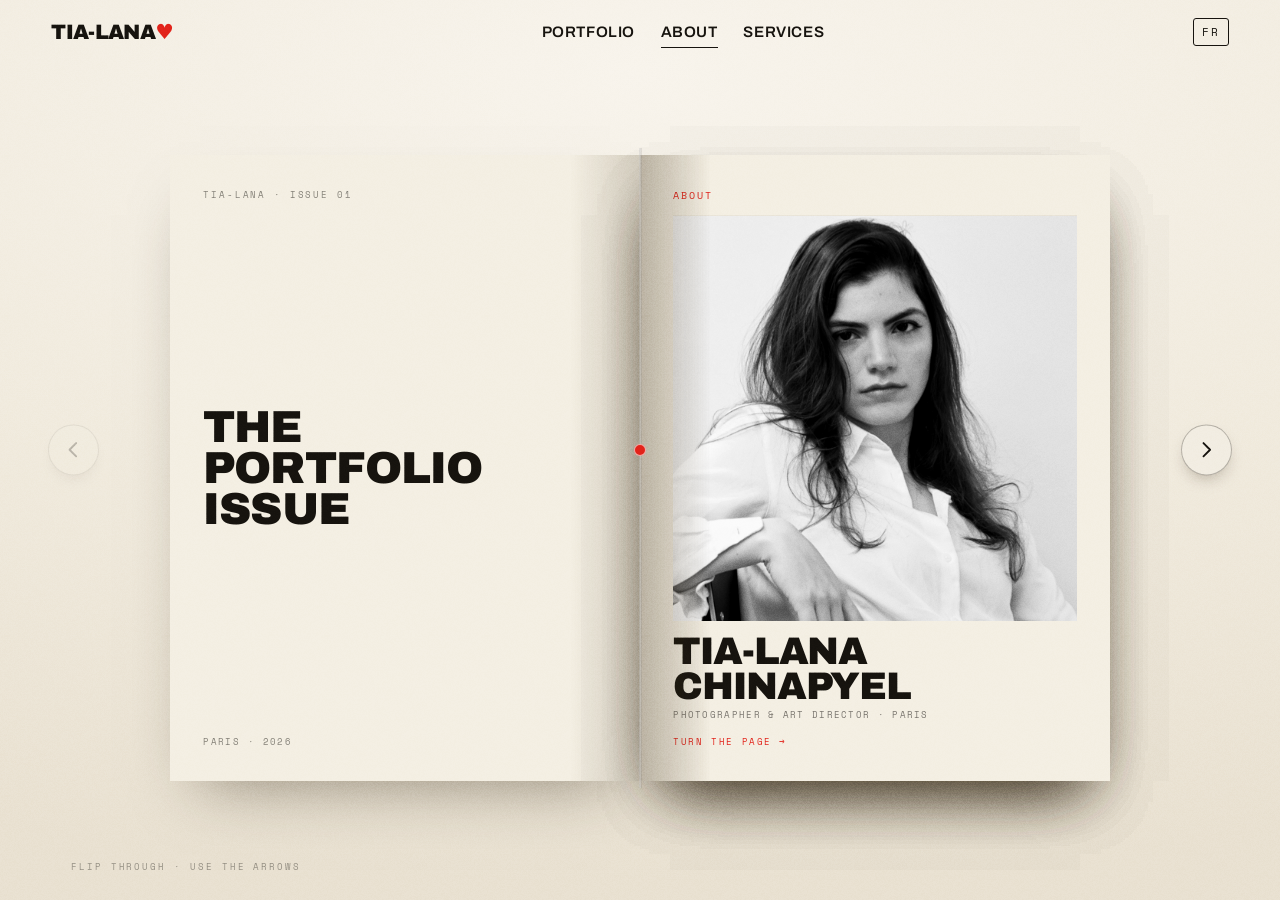
==== commit 6efb125d: "Home: cadre bascule sur assets/cadre.png si present (repli SVG); Portfolio: barre acier chrome reali" ====
--- a/about.html
+++ b/about.html
@@ -13,7 +13,7 @@
   <link rel="stylesheet" href="css/reset.css?v=12" />
   <link rel="stylesheet" href="css/tokens.css?v=14" />
   <link rel="stylesheet" href="css/typography.css?v=12" />
-  <link rel="stylesheet" href="css/styles.css?v=43" />
+  <link rel="stylesheet" href="css/styles.css?v=45" />
 </head>
 <body class="page-about">
   <a class="skip-link" href="#main" data-i18n="skip">Skip to content</a>
@@ -32,58 +32,140 @@
     </nav>
   </header>
 
-  <main id="main" class="mag-main">
-    <h1 class="sr-only">About — Tia-Lana Chinapyel</h1>
+  <main id="main" class="book-main">
+    <h1 class="sr-only">About — Tia-Lana Chinapyel — a magazine you can flip through</h1>
 
-    <!-- MAGAZINE OUVERT : double page, reliure centrale -->
-    <article class="zine" aria-label="Magazine — About Tia-Lana">
-      <!-- PAGE GAUCHE : grande photo + folio -->
-      <section class="zine__page zine__page--left">
-        <span class="zine__folio">TIA-LANA — ISSUE 01</span>
-        <figure class="zine__cover">
-          <img src="img/photography/pro/photo-b.png" alt="Portrait of Tia-Lana on set, 35mm." />
-        </figure>
-        <p class="zine__caption">Tia-Lana Chinapyel · Paris · 35mm</p>
-      </section>
+    <!-- MAGAZINE FEUILLETABLE (js/book.js) -->
+    <div class="book" data-book aria-label="About — flip through the pages">
 
-      <!-- reliure -->
-      <span class="zine__spine" aria-hidden="true"></span>
+      <!-- page fixe DE GAUCHE (visible au début) -->
+      <div class="page page-base page-base--left">
+        <div class="page__inner page--titlepage">
+          <span class="page__folio">TIA-LANA · ISSUE 01</span>
+          <p class="page__stamp">The<br>Portfolio<br>Issue</p>
+          <span class="page__foot">Paris · 2026</span>
+        </div>
+      </div>
 
-      <!-- PAGE DROITE : le texte / l'interview -->
-      <section class="zine__page zine__page--right">
-        <p class="zine__kicker">About · Interview</p>
-        <h2 class="zine__headline">Photographer<br />&amp; art director</h2>
-        <p class="zine__byline">Paris — since 2017</p>
+      <!-- page fixe DE DROITE (visible à la fin) -->
+      <div class="page page-base page-base--right">
+        <div class="page__inner page--end">
+          <p class="page__kicker">Colophon</p>
+          <p class="page__end-note">Set in Archivo &amp; Space Grotesk.<br>Details in Space Mono.<br>Grain, house-made.</p>
+          <blockquote class="page__quote">“Thanks for looking.”</blockquote>
+          <span class="page__foot">— T.L.</span>
+        </div>
+      </div>
 
-        <div class="zine__columns">
-          <p><span class="zine__drop">I</span> make images. Sometimes I capture them, sometimes I invent them.
-          Photographer in the morning, art director in the afternoon — and the other way
-          around the next day.</p>
-          <p>I work between portrait, headshot and design. I like brands that have something
-          to say and faces that don't lie. It all starts with a notebook, a location scout,
-          an idea jotted down too fast.</p>
-          <p>Based in Paris. In love with grain, neon and 35mm. A curious mind, always building.</p>
+      <!-- FEUILLES qui se tournent (recto + verso) -->
+      <!-- Feuille 1 : COUVERTURE (recto) / BIO (verso) -->
+      <div class="leaf" data-leaf>
+        <div class="leaf__face leaf__face--front page--cover">
+          <div class="page__inner">
+            <span class="page__kicker">About</span>
+            <figure class="page__cover-img">
+              <img src="img/photography/pro/photo-b.png" alt="Portrait of Tia-Lana, 35mm." />
+            </figure>
+            <h2 class="page__cover-title">Tia-Lana<br>Chinapyel</h2>
+            <span class="page__cover-sub">Photographer &amp; art director · Paris</span>
+            <span class="page__turn">Turn the page →</span>
+          </div>
         </div>
+        <div class="leaf__face leaf__face--back">
+          <div class="page__inner">
+            <span class="page__kicker">Bio</span>
+            <h3 class="page__title">The short version</h3>
+            <div class="page__body">
+              <p>I make images. Sometimes I capture them, sometimes I invent them. Photographer
+              in the morning, art director in the afternoon — and the other way around the next day.</p>
+              <p>I work between portrait, headshot and design. I like brands that have something
+              to say and faces that don't lie. It starts with a notebook, a location scout, an
+              idea jotted down too fast.</p>
+            </div>
+            <blockquote class="page__quote">“A good image is a well-framed secret.”</blockquote>
+            <span class="page__pageno">2</span>
+          </div>
+        </div>
+      </div>
 
-        <blockquote class="zine__pull">“A good image is a well-framed secret.”</blockquote>
+      <!-- Feuille 2 : EXPÉRIENCE (recto) / SAVOIR-FAIRE (verso) -->
+      <div class="leaf" data-leaf>
+        <div class="leaf__face leaf__face--front">
+          <div class="page__inner">
+            <span class="page__kicker">Experience</span>
+            <h3 class="page__title">Track record</h3>
+            <ul class="page__timeline">
+              <li><span class="page__year">2017</span><span>Founded her studio — Paris.</span></li>
+              <li><span class="page__year">2019</span><span>First film-poster commissions.</span></li>
+              <li><span class="page__year">2021</span><span>Editorial &amp; brand direction.</span></li>
+              <li><span class="page__year">2023</span><span>Portrait series &amp; exhibitions.</span></li>
+              <li><span class="page__year">2026</span><span>Studio, full art direction.</span></li>
+            </ul>
+            <span class="page__pageno">3</span>
+          </div>
+        </div>
+        <div class="leaf__face leaf__face--back">
+          <div class="page__inner">
+            <span class="page__kicker">What I do</span>
+            <h3 class="page__title">Craft</h3>
+            <dl class="page__skills">
+              <div><dt>Portrait</dt><dd>Editorial &amp; personal, 35mm.</dd></div>
+              <div><dt>Headshot</dt><dd>Studio, clean &amp; timeless.</dd></div>
+              <div><dt>Design</dt><dd>Posters, brand systems, editions.</dd></div>
+              <div><dt>Tools</dt><dd>35mm · medium format · print.</dd></div>
+            </dl>
+            <span class="page__pageno">4</span>
+          </div>
+        </div>
+      </div>
 
-        <dl class="zine__facts">
-          <div><dt>Based</dt><dd>Paris, FR</dd></div>
-          <div><dt>Work</dt><dd>Portrait · Headshot · Design</dd></div>
-          <div><dt>Since</dt><dd>2017</dd></div>
-          <div><dt>Email</dt><dd><a href="mailto:hello@tia-lana.example">hello@tia-lana.example</a></dd></div>
-          <div><dt>Instagram</dt><dd><a href="https://instagram.com/" target="_blank" rel="noopener" data-no-transition>@tia-lana</a></dd></div>
-        </dl>
+      <!-- Feuille 3 : SÉLECTION (recto) / CONTACT (verso) -->
+      <div class="leaf" data-leaf>
+        <div class="leaf__face leaf__face--front">
+          <div class="page__inner">
+            <span class="page__kicker">Selected</span>
+            <h3 class="page__title">On the wall</h3>
+            <ul class="page__list">
+              <li>Portrait series — “Rooftop”, Paris.</li>
+              <li>Film poster — “Henry”.</li>
+              <li>Brand direction — neon &amp; grain.</li>
+              <li>Editions — printed keepsakes.</li>
+            </ul>
+            <span class="page__pageno">5</span>
+          </div>
+        </div>
+        <div class="leaf__face leaf__face--back">
+          <div class="page__inner">
+            <span class="page__kicker">Contact</span>
+            <h3 class="page__title">Let's talk</h3>
+            <dl class="page__skills">
+              <div><dt>Email</dt><dd><a href="mailto:hello@tia-lana.example">hello@tia-lana.example</a></dd></div>
+              <div><dt>Instagram</dt><dd><a href="https://instagram.com/" target="_blank" rel="noopener" data-no-transition>@tia-lana</a></dd></div>
+              <div><dt>Based</dt><dd>Paris, FR</dd></div>
+            </dl>
+            <a class="cta" href="services.html" data-i18n="contact.cta">Book a shoot →</a>
+            <span class="page__pageno">6</span>
+          </div>
+        </div>
+      </div>
 
-        <a class="cta zine__cta" href="services.html" data-i18n="contact.cta">Book a shoot →</a>
-        <span class="zine__pageno">1</span>
-      </section>
-    </article>
+      <span class="book__spine" aria-hidden="true"></span>
+    </div>
+
+    <!-- flèches feuilleter -->
+    <button class="book__nav book__nav--prev" data-book-prev type="button" aria-label="Previous page">
+      <svg viewBox="0 0 24 24" aria-hidden="true"><path d="M15 5 L8 12 L15 19" fill="none" stroke="currentColor" stroke-width="2" stroke-linecap="round" stroke-linejoin="round"/></svg>
+    </button>
+    <button class="book__nav book__nav--next" data-book-next type="button" aria-label="Next page">
+      <svg viewBox="0 0 24 24" aria-hidden="true"><path d="M9 5 L16 12 L9 19" fill="none" stroke="currentColor" stroke-width="2" stroke-linecap="round" stroke-linejoin="round"/></svg>
+    </button>
+    <p class="book__hint">Flip through · use the arrows</p>
   </main>
 
-  <script type="module" src="js/i18n.js?v=10"></script>
+  <script type="module" src="js/i18n.js?v=11"></script>
   <script type="module" src="js/main.js?v=11"></script>
   <script type="module" src="js/cursor.js?v=11"></script>
   <script type="module" src="js/transitions.js?v=11"></script>
+  <script type="module" src="js/book.js?v=1"></script>
 </body>
 </html>
--- a/css/styles.css
+++ b/css/styles.css
@@ -898,73 +898,61 @@
 .page-about .cta:hover { background: var(--accent); border-color: var(--accent); color: #fff; }
 
 /* ============================================================
-   BOOKING — carte postale rêve
-   ============================================================ */
-/* grain unifie (voir .grain global) */
-.postcard-head { text-align: center; margin-bottom: 3rem; }
-.postcard-from {
-  font-family: var(--font-mono);
-  text-transform: uppercase; letter-spacing: 0.18em;
-  font-size: 0.7rem; color: rgba(var(--ink-rgb), 0.6);
-}
-.postcard-hello {
-  font-family: var(--font-display);
-  font-weight: 900;
-  text-transform: uppercase;
-  letter-spacing: -0.02em;
-  font-size: clamp(2.4rem, 8vw, 5rem);
-  color: var(--ink);
-  line-height: 0.95;
-  margin: 0.3rem 0 1rem;
-}
-.postcard-head .lead { max-width: 46ch; margin-inline: auto; }
-.postcards { display: grid; grid-template-columns: repeat(3, 1fr); gap: clamp(1rem, 3vw, 2.2rem); }
-@media (max-width: 800px) { .postcards { grid-template-columns: 1fr; max-width: 26rem; margin-inline: auto; } }
-.postcard {
-  position: relative;
-  background: #fbf8f0;
-  border: 1px solid rgba(0,0,0,0.25);
-  box-shadow: 0 18px 40px -22px rgba(0,0,0,0.5);
-  padding: 2.4rem 1.4rem 1.4rem;
-  display: flex; flex-direction: column; gap: 0.7rem;
-  /* ligne médiane façon dos de carte postale */
-  background-image: linear-gradient(rgba(0,0,0,0.15), rgba(0,0,0,0.15));
-  background-size: 1px 62%;
-  background-position: 62% 18%;
-  background-repeat: no-repeat;
-}
-.postcard__stamp {
-  position: absolute; top: 0.9rem; right: 0.9rem;
-  width: 64px; min-height: 76px;
-  display: flex; flex-direction: column; align-items: center; justify-content: center;
-  gap: 2px;
-  background: #fff;
-  border: 2px dashed rgba(0,0,0,0.45);
-  font-family: var(--font-display); font-weight: 900;
-  font-size: 1.1rem; color: var(--accent);
-  transform: rotate(4deg);
-  text-align: center;
-}
-.postcard__stamp small { font-family: var(--font-mono); font-weight: 400; font-size: 0.5rem; color: var(--ink); letter-spacing: 0.05em; }
-.postcard__post {
-  position: absolute; top: 1.4rem; right: 5.4rem;
-  font-family: var(--font-mono); font-size: 0.55rem; letter-spacing: 0.1em;
-  color: rgba(0,0,0,0.5);
-  border: 1.5px solid rgba(0,0,0,0.4); border-radius: 50%;
-  width: 54px; height: 54px; display: flex; align-items: center; justify-content: center;
-  text-align: center; transform: rotate(-12deg);
-}
-.postcard__pop {
-  position: absolute; top: -10px; left: 12px;
+   SERVICES — pellicule 35mm (3 formules = 3 vues de film)
+   ============================================================ */
+.filmstrip {
+  position: relative;
+  margin-top: 2.5rem;
+  background: #17171c;
+  border-radius: 4px;
+  padding: 34px 0;                       /* place pour les perforations */
+  display: grid;
+  grid-template-columns: repeat(3, 1fr);
+  box-shadow: 0 30px 60px -30px rgba(0,0,0,0.6), 0 6px 14px rgba(0,0,0,0.3);
+  overflow: hidden;
+}
+/* perforations haut / bas */
+.filmstrip__perf {
+  position: absolute; left: 0; right: 0; height: 30px; z-index: 3;
+  background-image: linear-gradient(90deg,
+    transparent 0 12px, #d9d7cf 12px 30px, transparent 30px 42px);
+  background-size: 42px 13px;
+  background-repeat: repeat-x;
+  background-position: center;
+}
+.filmstrip__perf--top { top: 0; }
+.filmstrip__perf--bottom { bottom: 0; }
+
+.filmframe {
+  position: relative;
+  padding: clamp(1.3rem, 2.4vw, 2.1rem) clamp(1.1rem, 2vw, 1.7rem);
+  color: #ece9e1;
+  display: flex; flex-direction: column; gap: 0.45rem;
+}
+.filmframe:not(:first-of-type) {
+  border-left: 2px solid #000;
+  box-shadow: inset 1px 0 0 rgba(255,255,255,0.06);
+}
+.filmframe--pop { background: rgba(226,35,26,0.08); }
+.filmframe__tag {
+  position: absolute; top: 0.7rem; right: 0.7rem;
   background: var(--accent); color: #fff;
-  font-family: var(--font-mono); font-size: 0.6rem; letter-spacing: 0.12em;
-  padding: 0.25rem 0.6rem; transform: rotate(-4deg);
-}
-.postcard__dest { font-family: var(--font-display); font-weight: 800; text-transform: uppercase; letter-spacing: -0.01em; font-size: 1.7rem; color: var(--ink); }
-.page-services .postcard ul { display: flex; flex-direction: column; gap: 0.3rem; font-size: 0.92rem; }
-.page-services .postcard li::before { content: "— "; color: var(--accent); }
-.page-services .postcard .cta { margin-top: 0.4rem; background: var(--accent); border-color: var(--accent); color: #fff; align-self: flex-start; }
-.page-services .postcard .cta:hover { background: transparent; color: var(--accent); }
+  font-family: var(--font-mono); font-size: 0.52rem; letter-spacing: 0.1em;
+  padding: 0.22rem 0.5rem;
+}
+.filmframe__no { font-family: var(--font-mono); font-size: 0.58rem; letter-spacing: 0.22em; color: rgba(236,233,225,0.45); }
+.filmframe__price { font-family: var(--font-display); font-weight: 900; font-size: clamp(2rem, 4vw, 3rem); color: var(--accent); line-height: 1; }
+.filmframe__dur { font-family: var(--font-mono); text-transform: uppercase; letter-spacing: 0.16em; font-size: 0.58rem; color: rgba(236,233,225,0.6); }
+.filmframe__name { font-family: var(--font-display); font-weight: 900; text-transform: uppercase; letter-spacing: -0.01em; font-size: clamp(1.1rem, 1.8vw, 1.5rem); margin: 0.4rem 0 0.2rem; }
+.filmframe ul { list-style: none; display: flex; flex-direction: column; gap: 0.35rem; font-size: 0.85rem; color: rgba(236,233,225,0.85); }
+.filmframe ul li::before { content: "— "; color: var(--accent); }
+.filmframe .cta { margin-top: 0.9rem; align-self: flex-start; background: var(--accent); border-color: var(--accent); color: #fff; }
+.filmframe .cta:hover { background: transparent; color: #ece9e1; border-color: #ece9e1; }
+
+@media (max-width: 720px) {
+  .filmstrip { grid-template-columns: 1fr; }
+  .filmframe:not(:first-of-type) { border-left: none; border-top: 2px solid #000; box-shadow: inset 0 1px 0 rgba(255,255,255,0.06); }
+}
 
 /* ============================================================
    PORTFOLIO — barre métal perforée + cadres suspendus par pinces
@@ -978,22 +966,36 @@
 }
 .rack { position: relative; width: 100%; max-width: 1180px; }
 
-/* la barre : métal brossé + trous réguliers */
+/* la barre : tube d'acier chromé (reflet spéculaire + brossé + trous fraisés) */
 .rack__bar {
   position: relative;
-  height: 26px;
-  border-radius: 4px;
+  height: 30px;
+  border-radius: 15px;                 /* extrémités arrondies façon tube */
   background:
-    /* trous */
-    radial-gradient(circle at 22px 50%, #2b2e33 0 3.5px, rgba(0,0,0,0.35) 3.5px 5px, transparent 5px) 0 0/44px 100%,
-    /* reflet brossé */
-    linear-gradient(180deg, #fbfbfc 0%, #d5d8dd 26%, #9aa0a8 52%, #cfd3d9 74%, #71767e 100%);
-  box-shadow: 0 10px 22px -10px rgba(40,30,15,0.55), inset 0 1px 0 rgba(255,255,255,0.9);
-}
+    /* trous fraisés : creux sombre + lèvre claire + ombre */
+    radial-gradient(circle at 50% 47%,
+      #1c1f24 0 2.6px,
+      #33373d 2.6px 4px,
+      rgba(255,255,255,0.6) 4px 5px,
+      rgba(0,0,0,0.28) 5px 6.2px,
+      transparent 6.4px) 0 0 / 46px 100%,
+    /* fines striures brossées (le long de la barre) */
+    repeating-linear-gradient(90deg,
+      rgba(255,255,255,0.05) 0 1px, rgba(0,0,0,0.045) 1px 2px, transparent 2px 4px),
+    /* corps chromé cylindrique (lumière du haut) */
+    linear-gradient(180deg,
+      #6f747a 0%, #c9ced5 9%, #ffffff 19%, #e2e6eb 32%,
+      #b4b9c0 50%, #888d94 68%, #656a70 85%, #474b51 100%);
+  box-shadow:
+    0 16px 28px -12px rgba(30,22,10,0.6),
+    0 3px 6px rgba(30,22,10,0.3),
+    inset 0 1px 0 rgba(255,255,255,0.95),
+    inset 0 -2px 3px rgba(0,0,0,0.45);
+}
+/* léger assombrissement des extrémités (volume du tube) */
 .rack__bar::after {
-  content: ""; position: absolute; inset: 0; border-radius: 4px;
-  background: linear-gradient(90deg, rgba(0,0,0,0.16), transparent 12%, transparent 88%, rgba(0,0,0,0.16));
-  pointer-events: none;
+  content: ""; position: absolute; inset: 0; border-radius: 15px; pointer-events: none;
+  background: linear-gradient(90deg, rgba(0,0,0,0.22), transparent 6%, transparent 94%, rgba(0,0,0,0.22));
 }
 
 /* les cadres accrochés */
@@ -1229,140 +1231,118 @@
 }
 
 /* ============================================================
-   ABOUT — magazine ouvert (double page, reliure centrale)
-   ============================================================ */
-.mag-main {
+   ABOUT — magazine que l'on feuillette (livre 3D, pages qui tournent)
+   ============================================================ */
+.book-main {
   min-height: 100svh;
-  display: flex;
-  align-items: center;
-  justify-content: center;
-  padding: clamp(5.5rem, 11vh, 7.5rem) var(--gutter) clamp(2rem, 6vh, 4rem);
-  perspective: 2200px;
-}
-.zine {
-  position: relative;
-  display: grid;
-  grid-template-columns: 1fr 1fr;
-  width: min(96vw, 1120px);
-  aspect-ratio: 16 / 11.4;
-  background: #f4efe3;                 /* même famille beige que le reste du site */
-  box-shadow:
-    0 40px 80px -30px rgba(50,38,20,0.4),
-    0 10px 24px -12px rgba(50,38,20,0.28);
-  border-radius: 3px;
-}
-/* légère ouverture en pupitre */
-.zine::after {
-  content: ""; position: absolute; inset: 0; pointer-events: none;
-  background: linear-gradient(180deg, rgba(255,255,255,0.35), transparent 12%, transparent 88%, rgba(0,0,0,0.05));
-  border-radius: 3px;
-}
-.zine__page {
-  position: relative;
-  padding: clamp(1.4rem, 3vw, 3rem);
-  display: flex;
-  flex-direction: column;
+  display: flex; align-items: center; justify-content: center;
+  padding: clamp(5rem, 10vh, 7rem) var(--gutter) clamp(2rem, 6vh, 4rem);
+  perspective: 2600px;
+}
+.book {
+  position: relative;
+  width: min(94vw, 940px);
+  aspect-ratio: 3 / 2;                  /* double page ouverte */
+  transform-style: preserve-3d;
+  cursor: pointer;
+}
+/* pages fixes (base) sous les feuilles */
+.page-base { position: absolute; top: 0; bottom: 0; width: 50%; }
+.page-base--left { left: 0; }
+.page-base--right { right: 0; }
+
+/* apparence commune d'une page */
+.page, .leaf__face {
+  background: #f4efe3;
+  box-shadow: 0 30px 60px -30px rgba(50,38,20,0.5);
+}
+.page__inner {
+  position: absolute; inset: 0;
+  padding: clamp(1.3rem, 2.6vw, 2.6rem);
+  display: flex; flex-direction: column;
   overflow: hidden;
 }
-/* ombre de gouttière près de la reliure */
-.zine__page--left  { border-radius: 3px 0 0 3px; }
-.zine__page--left::after {
-  content: ""; position: absolute; top: 0; bottom: 0; right: 0; width: 12%;
-  background: linear-gradient(90deg, transparent, rgba(70,55,30,0.16));
-  pointer-events: none;
-}
-.zine__page--right { border-radius: 0 3px 3px 0; }
-.zine__page--right::after {
-  content: ""; position: absolute; top: 0; bottom: 0; left: 0; width: 12%;
-  background: linear-gradient(270deg, transparent, rgba(70,55,30,0.16));
-  pointer-events: none;
-}
-/* reliure centrale */
-.zine__spine {
-  position: absolute; top: 0; bottom: 0; left: 50%; width: 3px;
-  transform: translateX(-50%);
-  background: linear-gradient(90deg, rgba(0,0,0,0.28), rgba(255,255,255,0.5), rgba(0,0,0,0.28));
-  z-index: 3;
-}
-
-/* PAGE GAUCHE : photo pleine */
-.zine__folio {
-  font-family: var(--font-mono);
-  text-transform: uppercase; letter-spacing: 0.2em;
-  font-size: 0.6rem; color: rgba(var(--ink-rgb), 0.55);
-}
-.zine__cover {
-  flex: 1; min-height: 0; margin: 0.9rem 0;
-  overflow: hidden; background: #efe9dd;
-}
-.zine__cover img { width: 100%; height: 100%; object-fit: cover; display: block; filter: grayscale(1) contrast(1.06); }
-.zine__caption {
-  font-family: var(--font-mono);
-  text-transform: uppercase; letter-spacing: 0.14em;
-  font-size: 0.58rem; color: rgba(var(--ink-rgb), 0.55);
-}
-
-/* PAGE DROITE : texte éditorial */
-.zine__page--right { justify-content: flex-start; }
-.zine__kicker {
-  font-family: var(--font-mono);
-  text-transform: uppercase; letter-spacing: 0.2em;
-  font-size: 0.6rem; color: var(--accent);
-}
-.zine__headline {
-  font-family: var(--font-display);
-  font-weight: 900; text-transform: uppercase;
-  letter-spacing: -0.03em; line-height: 0.92;
-  font-size: clamp(1.7rem, 4vw, 3rem);
-  margin: 0.35rem 0 0.3rem;
-}
-.zine__byline {
-  font-family: var(--font-mono);
-  text-transform: uppercase; letter-spacing: 0.16em;
-  font-size: 0.6rem; color: rgba(var(--ink-rgb), 0.5);
-  border-bottom: 1px solid rgba(var(--ink-rgb), 0.18);
-  padding-bottom: 0.8rem; margin-bottom: 0.9rem;
-}
-.zine__columns { columns: 2; column-gap: 1.6rem; }
-.zine__columns p { font-size: clamp(0.8rem, 1vw, 0.9rem); line-height: 1.5; margin: 0 0 0.55rem; break-inside: avoid; }
-.zine__drop {
-  float: left; font-family: var(--font-display); font-weight: 900;
-  font-size: 2.8em; line-height: 0.72; padding: 0.04em 0.1em 0 0; color: var(--accent);
-}
-.zine__pull {
-  font-family: var(--font-display); font-weight: 900;
-  text-transform: uppercase; font-style: normal;
-  font-size: clamp(1.05rem, 1.8vw, 1.5rem); line-height: 1.05;
-  letter-spacing: -0.01em;
-  border-top: 2px solid var(--ink); border-bottom: 2px solid var(--ink);
-  padding: 0.7rem 0; margin: 0.9rem 0;
-}
-.zine__facts { display: grid; grid-template-columns: 1fr 1fr; gap: 0.5rem 1.2rem; margin-bottom: 1rem; }
-.zine__facts div { display: flex; flex-direction: column; }
-.zine__facts dt {
-  font-family: var(--font-mono); text-transform: uppercase; letter-spacing: 0.14em;
-  font-size: 0.52rem; color: rgba(var(--ink-rgb), 0.5);
-}
-.zine__facts dd { margin: 0; font-size: 0.86rem; }
-.zine__facts a { color: var(--ink); text-decoration: none; border-bottom: 1px solid var(--accent); }
-.zine__facts a:hover { color: var(--accent); }
-.zine__cta { align-self: flex-start; margin-top: auto; }
-.zine__pageno {
-  position: absolute; right: clamp(1.4rem, 3vw, 3rem); bottom: clamp(1rem, 2vw, 1.8rem);
-  font-family: var(--font-mono); font-size: 0.7rem; color: rgba(var(--ink-rgb), 0.5);
-}
-
-/* mobile : les deux pages s'empilent */
-@media (max-width: 820px) {
-  .mag-main { perspective: none; padding-top: 5rem; }
-  .zine { grid-template-columns: 1fr; aspect-ratio: auto; width: min(94vw, 480px); }
-  .zine__spine { display: none; }
-  .zine__page--left::after, .zine__page--right::after { display: none; }
-  .zine__page--left { border-radius: 3px 3px 0 0; }
-  .zine__page--right { border-radius: 0 0 3px 3px; }
-  .zine__cover { aspect-ratio: 4 / 3; flex: none; }
-  .zine__columns { columns: 1; }
-  .zine__cta { margin-top: 1rem; }
+
+/* feuilles qui tournent */
+.leaf {
+  position: absolute; top: 0; right: 0;
+  width: 50%; height: 100%;
+  transform-origin: left center;
+  transform-style: preserve-3d;
+  transition: transform 0.95s cubic-bezier(0.3, 0.1, 0.2, 1);
+}
+.leaf.is-flipped { transform: rotateY(-180deg); }
+.leaf__face { position: absolute; inset: 0; backface-visibility: hidden; overflow: hidden; }
+.leaf__face--back { transform: rotateY(180deg); }
+
+/* ombre de gouttière côté reliure */
+.leaf__face--front::before, .page-base--right::before {
+  content: ""; position: absolute; top: 0; bottom: 0; left: 0; width: 15%; z-index: 5;
+  background: linear-gradient(90deg, rgba(70,55,30,0.18), transparent); pointer-events: none;
+}
+.leaf__face--back::before, .page-base--left::before {
+  content: ""; position: absolute; top: 0; bottom: 0; right: 0; width: 15%; z-index: 5;
+  background: linear-gradient(270deg, rgba(70,55,30,0.18), transparent); pointer-events: none;
+}
+.book__spine {
+  position: absolute; top: -1%; bottom: -1%; left: 50%; width: 3px; transform: translateX(-50%);
+  background: linear-gradient(90deg, rgba(0,0,0,0.25), rgba(255,255,255,0.45), rgba(0,0,0,0.25));
+  z-index: 45; pointer-events: none;
+}
+
+/* ---- contenu (mêmes polices que tout le site) ---- */
+.page__kicker { font-family: var(--font-mono); text-transform: uppercase; letter-spacing: 0.2em; font-size: 0.6rem; color: var(--accent); }
+.page__title { font-family: var(--font-display); font-weight: 900; text-transform: uppercase; letter-spacing: -0.02em; font-size: clamp(1.4rem, 2.6vw, 2.1rem); line-height: 0.95; margin: 0.3rem 0 0.9rem; }
+.page__body p { font-size: clamp(0.82rem, 1vw, 0.95rem); line-height: 1.55; margin: 0 0 0.7rem; }
+.page__quote { font-family: var(--font-display); font-weight: 900; text-transform: uppercase; font-style: normal; font-size: clamp(1rem, 1.7vw, 1.35rem); line-height: 1.05; border-top: 2px solid var(--ink); border-bottom: 2px solid var(--ink); padding: 0.6rem 0; margin: 0.8rem 0; }
+.page__pageno { position: absolute; bottom: clamp(0.9rem, 2vw, 1.6rem); font-family: var(--font-mono); font-size: 0.62rem; color: rgba(var(--ink-rgb), 0.5); }
+.leaf__face--front .page__pageno { right: clamp(1.3rem, 2.6vw, 2.6rem); }
+.leaf__face--back .page__pageno { left: clamp(1.3rem, 2.6vw, 2.6rem); }
+
+/* couverture + pages de garde */
+.page--cover .page__inner, .page--titlepage, .page--end { justify-content: space-between; }
+.page__cover-img { flex: 1; min-height: 0; margin: 0.8rem 0; overflow: hidden; background: #e9e2d2; }
+.page__cover-img img { width: 100%; height: 100%; object-fit: cover; filter: grayscale(1) contrast(1.05); }
+.page__cover-title { font-family: var(--font-display); font-weight: 900; text-transform: uppercase; letter-spacing: -0.03em; line-height: 0.9; font-size: clamp(1.6rem, 3vw, 2.5rem); }
+.page__cover-sub { font-family: var(--font-mono); text-transform: uppercase; letter-spacing: 0.14em; font-size: 0.58rem; color: rgba(var(--ink-rgb), 0.55); margin-top: 0.3rem; }
+.page__turn { font-family: var(--font-mono); text-transform: uppercase; letter-spacing: 0.18em; font-size: 0.55rem; color: var(--accent); margin-top: 0.8rem; }
+.page__folio { font-family: var(--font-mono); text-transform: uppercase; letter-spacing: 0.2em; font-size: 0.58rem; color: rgba(var(--ink-rgb), 0.5); }
+.page__stamp { font-family: var(--font-display); font-weight: 900; text-transform: uppercase; line-height: 0.92; font-size: clamp(1.8rem, 3.6vw, 2.8rem); letter-spacing: -0.02em; }
+.page__foot { font-family: var(--font-mono); text-transform: uppercase; letter-spacing: 0.16em; font-size: 0.55rem; color: rgba(var(--ink-rgb), 0.5); }
+.page__end-note { font-family: var(--font-mono); text-transform: uppercase; letter-spacing: 0.1em; font-size: 0.62rem; line-height: 1.9; color: rgba(var(--ink-rgb), 0.7); }
+
+/* listes / timeline / skills */
+.page__timeline { list-style: none; display: flex; flex-direction: column; gap: 0.55rem; }
+.page__timeline li { display: flex; gap: 0.8rem; font-size: 0.86rem; line-height: 1.3; }
+.page__year { font-family: var(--font-mono); color: var(--accent); font-size: 0.72rem; min-width: 3.2ch; }
+.page__list { list-style: none; display: flex; flex-direction: column; gap: 0.5rem; font-size: 0.9rem; }
+.page__list li::before { content: "— "; color: var(--accent); }
+.page__skills { display: flex; flex-direction: column; gap: 0.6rem; }
+.page__skills div { display: flex; flex-direction: column; }
+.page__skills dt { font-family: var(--font-mono); text-transform: uppercase; letter-spacing: 0.14em; font-size: 0.55rem; color: rgba(var(--ink-rgb), 0.5); }
+.page__skills dd { margin: 0; font-size: 0.9rem; }
+.page__skills a { color: var(--ink); text-decoration: none; border-bottom: 1px solid var(--accent); }
+.book .cta { margin-top: 1rem; align-self: flex-start; }
+
+/* flèches feuilleter */
+.book__nav { position: fixed; top: 50%; transform: translateY(-50%); z-index: 60; width: clamp(44px, 4vw, 56px); height: clamp(44px, 4vw, 56px); display: grid; place-items: center; background: var(--paper); color: var(--ink); border: 1.5px solid rgba(var(--ink-rgb), 0.28); border-radius: 50%; cursor: pointer; box-shadow: 0 8px 18px -8px rgba(40,25,8,0.4); transition: background 200ms var(--ease), color 200ms var(--ease); }
+.book__nav svg { width: 46%; height: 46%; }
+.book__nav:hover { background: var(--ink); color: var(--paper); }
+.book__nav--prev { left: clamp(0.6rem, 4vw, 3rem); }
+.book__nav--next { right: clamp(0.6rem, 4vw, 3rem); }
+.book__nav:disabled { opacity: 0.25; pointer-events: none; }
+.book__hint { position: fixed; left: 0; right: 0; bottom: clamp(1rem, 3vh, 2rem); text-align: center; font-family: var(--font-mono); text-transform: uppercase; letter-spacing: 0.22em; font-size: 0.55rem; color: rgba(var(--ink-rgb), 0.4); pointer-events: none; }
+
+/* mobile : plus de flip 3D → les pages s'empilent (défilement vertical) */
+@media (max-width: 760px) {
+  .book-main { perspective: none; display: block; padding: 5rem var(--gutter) 3rem; }
+  .book { width: min(92vw, 440px); aspect-ratio: auto; margin: 0 auto; transform-style: flat; cursor: auto; }
+  .page-base { display: none; }
+  .leaf { position: relative; width: 100%; height: auto; transform: none !important; transition: none; margin: 0; }
+  .leaf__face { position: relative; inset: auto; aspect-ratio: 3 / 4; backface-visibility: visible; margin-bottom: 1rem; }
+  .leaf__face--back { transform: none; }
+  .leaf__face--front::before, .leaf__face--back::before { display: none; }
+  .book__spine, .book__nav, .book__hint { display: none; }
 }
 
 /* ============================================================
@@ -1396,7 +1376,7 @@
   position: relative; z-index: 2;
   margin: 0;
   /* large (paysage) ; la hauteur (cadre + cartel) doit tenir dans l'écran */
-  width: min(90vw, 940px, calc((100svh - 15rem) * 1.32));
+  width: min(92vw, 1000px, calc((100svh - 14rem) * 1.62));
   /* cadre baroque doré dessiné en SVG (assets/frame.svg) */
   border-style: solid;
   border-width: clamp(30px, 6vw, 84px);
@@ -1405,6 +1385,11 @@
   filter: drop-shadow(0 34px 50px rgba(40,25,8,0.5));
   background: #f3eee1;
 }
+/* si assets/cadre.png existe (activé par JS), on l'utilise à la place du SVG */
+.painting.has-cadre {
+  border-width: var(--cadre-border, clamp(40px, 9vw, 130px));
+  border-image: url("../assets/cadre.png") var(--cadre-slice, 33%) round;
+}
 /* passe-partout crème entre le cadre et la mosaïque */
 .painting__mat {
   display: block;
@@ -1417,7 +1402,7 @@
 .painting__canvas {
   position: relative;
   display: block;
-  aspect-ratio: 4 / 3;
+  aspect-ratio: 8 / 5;
   overflow: hidden;
   background: #e9e2d2;
 }
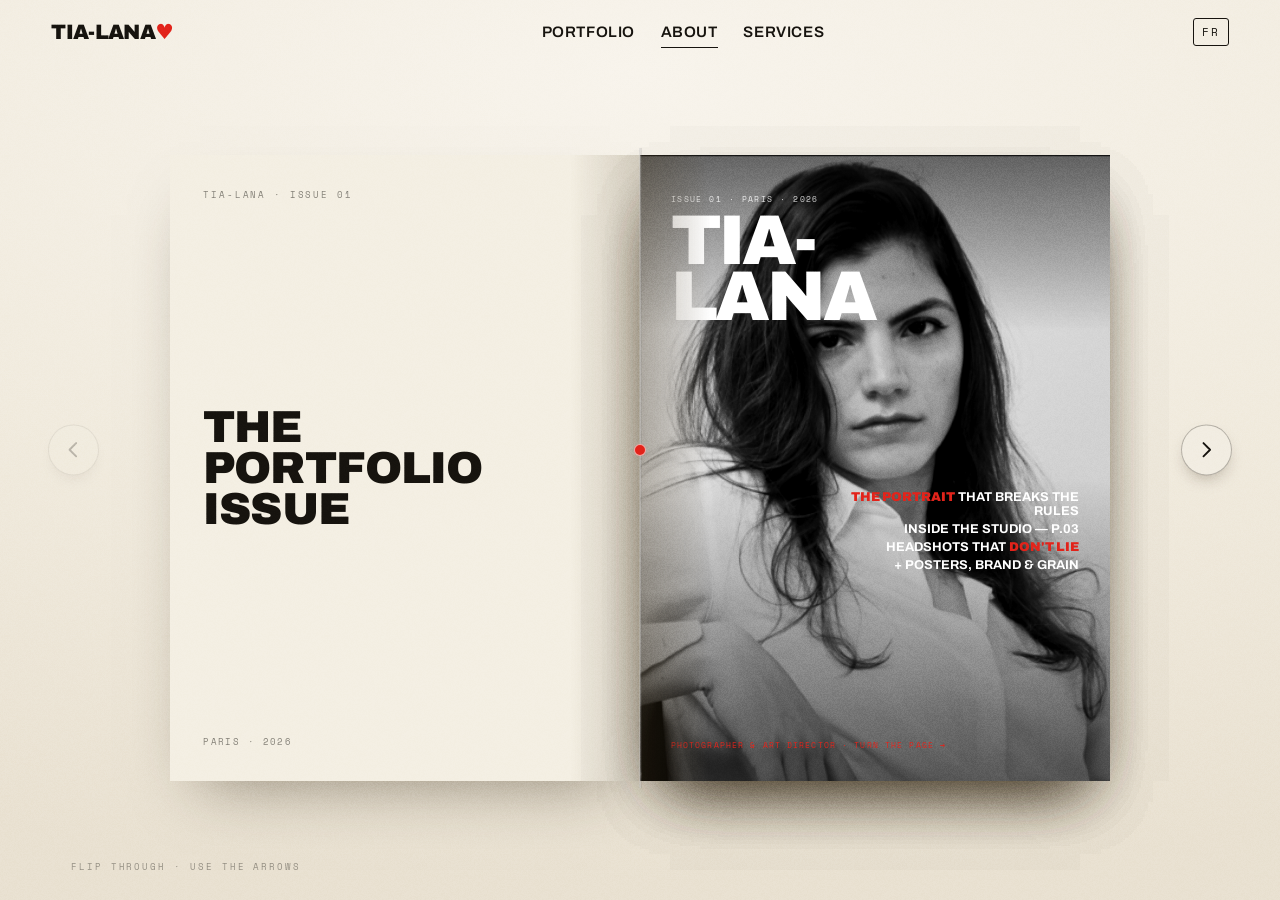
==== commit d08e7493: "Home: vrai cadre dore (img/home/cadre.png) en superposition, mosaique dans l'ouverture, plein cadre;" ====
--- a/about.html
+++ b/about.html
@@ -13,7 +13,7 @@
   <link rel="stylesheet" href="css/reset.css?v=12" />
   <link rel="stylesheet" href="css/tokens.css?v=14" />
   <link rel="stylesheet" href="css/typography.css?v=12" />
-  <link rel="stylesheet" href="css/styles.css?v=45" />
+  <link rel="stylesheet" href="css/styles.css?v=47" />
 </head>
 <body class="page-about">
   <a class="skip-link" href="#main" data-i18n="skip">Skip to content</a>
@@ -58,29 +58,38 @@
       </div>
 
       <!-- FEUILLES qui se tournent (recto + verso) -->
-      <!-- Feuille 1 : COUVERTURE (recto) / BIO (verso) -->
+      <!-- Feuille 1 : COUVERTURE magazine (recto) / BIO (verso) -->
       <div class="leaf" data-leaf>
-        <div class="leaf__face leaf__face--front page--cover">
-          <div class="page__inner">
-            <span class="page__kicker">About</span>
-            <figure class="page__cover-img">
-              <img src="img/photography/pro/photo-b.png" alt="Portrait of Tia-Lana, 35mm." />
-            </figure>
-            <h2 class="page__cover-title">Tia-Lana<br>Chinapyel</h2>
-            <span class="page__cover-sub">Photographer &amp; art director · Paris</span>
-            <span class="page__turn">Turn the page →</span>
+        <div class="leaf__face leaf__face--front mag-cover">
+          <img class="mag-cover__bg" src="img/photography/pro/photo-b.png" alt="Portrait of Tia-Lana, 35mm." />
+          <div class="mag-cover__grid">
+            <div class="mag-cover__top">
+              <span class="mag-cover__issue">Issue 01 · Paris · 2026</span>
+              <h2 class="mag-cover__logo">TIA-<br>LANA</h2>
+            </div>
+            <ul class="mag-cover__lines">
+              <li><b>The portrait</b> that breaks the rules</li>
+              <li>Inside the studio — p.03</li>
+              <li>Headshots that <b>don't lie</b></li>
+              <li>+ posters, brand &amp; grain</li>
+            </ul>
+            <span class="mag-cover__foot">Photographer &amp; art director · turn the page →</span>
           </div>
         </div>
         <div class="leaf__face leaf__face--back">
           <div class="page__inner">
-            <span class="page__kicker">Bio</span>
-            <h3 class="page__title">The short version</h3>
-            <div class="page__body">
-              <p>I make images. Sometimes I capture them, sometimes I invent them. Photographer
-              in the morning, art director in the afternoon — and the other way around the next day.</p>
-              <p>I work between portrait, headshot and design. I like brands that have something
-              to say and faces that don't lie. It starts with a notebook, a location scout, an
-              idea jotted down too fast.</p>
+            <div class="mag-head"><span>Tia-Lana Magazine</span><span>About · 02</span></div>
+            <span class="page__kicker">The interview</span>
+            <h3 class="mag-headline">Making images,<br>morning &amp; night.</h3>
+            <p class="mag-byline">Words — Tia-Lana · Photographs — the studio</p>
+            <div class="mag-columns">
+              <p><span class="mag-drop">I</span> make images. Sometimes I capture them, sometimes I invent
+              them. Photographer in the morning, art director in the afternoon — and the other way
+              around the next day.</p>
+              <p>I work between portrait, headshot and design. I like brands that have something to
+              say and faces that don't lie. It starts with a notebook, a location scout, an idea
+              jotted down too fast.</p>
+              <p>Based in Paris, in love with grain, neon and 35mm. A curious mind, always building.</p>
             </div>
             <blockquote class="page__quote">“A good image is a well-framed secret.”</blockquote>
             <span class="page__pageno">2</span>
@@ -88,14 +97,19 @@
         </div>
       </div>
 
-      <!-- Feuille 2 : EXPÉRIENCE (recto) / SAVOIR-FAIRE (verso) -->
+      <!-- Feuille 2 : CARRIÈRE (recto) / SAVOIR-FAIRE (verso) -->
       <div class="leaf" data-leaf>
         <div class="leaf__face leaf__face--front">
           <div class="page__inner">
-            <span class="page__kicker">Experience</span>
-            <h3 class="page__title">Track record</h3>
+            <div class="mag-head"><span>Career</span><span>03</span></div>
+            <span class="page__kicker">The résumé</span>
+            <h3 class="mag-headline">The career<br>so far.</h3>
+            <figure class="mag-figure">
+              <img src="img/photography/pro/photo-t.png" alt="On location at dawn." />
+              <figcaption>On location, 7am — half the job is being there.</figcaption>
+            </figure>
             <ul class="page__timeline">
-              <li><span class="page__year">2017</span><span>Founded her studio — Paris.</span></li>
+              <li><span class="page__year">2017</span><span>Founded the studio — Paris.</span></li>
               <li><span class="page__year">2019</span><span>First film-poster commissions.</span></li>
               <li><span class="page__year">2021</span><span>Editorial &amp; brand direction.</span></li>
               <li><span class="page__year">2023</span><span>Portrait series &amp; exhibitions.</span></li>
@@ -106,38 +120,42 @@
         </div>
         <div class="leaf__face leaf__face--back">
           <div class="page__inner">
-            <span class="page__kicker">What I do</span>
-            <h3 class="page__title">Craft</h3>
+            <div class="mag-head"><span>Craft</span><span>04</span></div>
+            <span class="page__kicker">What she actually does</span>
+            <h3 class="mag-headline">Three ways<br>to look.</h3>
             <dl class="page__skills">
-              <div><dt>Portrait</dt><dd>Editorial &amp; personal, 35mm.</dd></div>
-              <div><dt>Headshot</dt><dd>Studio, clean &amp; timeless.</dd></div>
+              <div><dt>Portrait</dt><dd>Editorial &amp; personal, shot on 35mm.</dd></div>
+              <div><dt>Headshot</dt><dd>Studio — clean, honest, timeless.</dd></div>
               <div><dt>Design</dt><dd>Posters, brand systems, editions.</dd></div>
               <div><dt>Tools</dt><dd>35mm · medium format · print.</dd></div>
             </dl>
+            <blockquote class="page__quote">“Direct, wait, miss, start again, catch the instant.”</blockquote>
             <span class="page__pageno">4</span>
           </div>
         </div>
       </div>
 
-      <!-- Feuille 3 : SÉLECTION (recto) / CONTACT (verso) -->
+      <!-- Feuille 3 : SÉLECTION planche-contact (recto) / CONTACT (verso) -->
       <div class="leaf" data-leaf>
         <div class="leaf__face leaf__face--front">
           <div class="page__inner">
-            <span class="page__kicker">Selected</span>
-            <h3 class="page__title">On the wall</h3>
-            <ul class="page__list">
-              <li>Portrait series — “Rooftop”, Paris.</li>
-              <li>Film poster — “Henry”.</li>
-              <li>Brand direction — neon &amp; grain.</li>
-              <li>Editions — printed keepsakes.</li>
-            </ul>
+            <div class="mag-head"><span>Selected</span><span>05</span></div>
+            <span class="page__kicker">The contact sheet</span>
+            <h3 class="mag-headline">On the wall.</h3>
+            <div class="mag-sheet">
+              <figure><img src="img/photography/pro/photo-c.png" alt=""><figcaption>Rooftop · Paris</figcaption></figure>
+              <figure><img src="img/photography/pro/photo-g.png" alt=""><figcaption>Headshot · studio</figcaption></figure>
+              <figure><img src="img/photography/pro/photo-u.png" alt=""><figcaption>Poster · Henry</figcaption></figure>
+              <figure><img src="img/photography/pro/photo-q.png" alt=""><figcaption>Editorial · red</figcaption></figure>
+            </div>
             <span class="page__pageno">5</span>
           </div>
         </div>
         <div class="leaf__face leaf__face--back">
-          <div class="page__inner">
-            <span class="page__kicker">Contact</span>
-            <h3 class="page__title">Let's talk</h3>
+          <div class="page__inner page--contact">
+            <div class="mag-head"><span>Contact</span><span>06</span></div>
+            <span class="page__kicker">Last page</span>
+            <h3 class="mag-headline mag-headline--xl">Get in<br>touch.</h3>
             <dl class="page__skills">
               <div><dt>Email</dt><dd><a href="mailto:hello@tia-lana.example">hello@tia-lana.example</a></dd></div>
               <div><dt>Instagram</dt><dd><a href="https://instagram.com/" target="_blank" rel="noopener" data-no-transition>@tia-lana</a></dd></div>
--- a/css/styles.css
+++ b/css/styles.css
@@ -1324,6 +1324,49 @@
 .page__skills a { color: var(--ink); text-decoration: none; border-bottom: 1px solid var(--accent); }
 .book .cta { margin-top: 1rem; align-self: flex-start; }
 
+/* ---- tabloïd : masthead, couverture magazine, colonnes ---- */
+.mag-head {
+  display: flex; justify-content: space-between; align-items: center;
+  font-family: var(--font-mono); text-transform: uppercase; letter-spacing: 0.16em;
+  font-size: 0.5rem; color: rgba(var(--ink-rgb), 0.55);
+  border-top: 2px solid var(--ink); border-bottom: 1px solid var(--ink);
+  padding: 0.3rem 0; margin-bottom: 0.9rem;
+}
+.mag-headline {
+  font-family: var(--font-display); font-weight: 900; text-transform: uppercase;
+  letter-spacing: -0.03em; line-height: 0.86;
+  font-size: clamp(1.5rem, 3vw, 2.4rem); margin: 0.2rem 0 0.5rem;
+}
+.mag-headline--xl { font-size: clamp(2.2rem, 5vw, 3.6rem); }
+.mag-byline {
+  font-family: var(--font-mono); text-transform: uppercase; letter-spacing: 0.12em;
+  font-size: 0.52rem; color: rgba(var(--ink-rgb), 0.5);
+  border-bottom: 1px solid rgba(var(--ink-rgb), 0.2); padding-bottom: 0.55rem; margin-bottom: 0.7rem;
+}
+.mag-columns { columns: 2; column-gap: 1.3rem; }
+.mag-columns p { font-size: clamp(0.76rem, 0.95vw, 0.88rem); line-height: 1.5; margin: 0 0 0.5rem; break-inside: avoid; }
+.mag-drop { float: left; font-family: var(--font-display); font-weight: 900; font-size: 3em; line-height: 0.64; padding: 0.05em 0.09em 0 0; color: var(--accent); }
+.mag-figure { margin: 0 0 0.7rem; }
+.mag-figure img { width: 100%; aspect-ratio: 16 / 9; object-fit: cover; filter: grayscale(1) contrast(1.05); display: block; }
+.mag-figure figcaption { font-family: var(--font-mono); text-transform: uppercase; letter-spacing: 0.1em; font-size: 0.5rem; color: rgba(var(--ink-rgb), 0.55); margin-top: 0.3rem; }
+.mag-sheet { display: grid; grid-template-columns: 1fr 1fr; gap: 0.55rem; }
+.mag-sheet figure { margin: 0; }
+.mag-sheet img { width: 100%; aspect-ratio: 4 / 3; object-fit: cover; filter: grayscale(1) contrast(1.05); display: block; }
+.mag-sheet figcaption { font-family: var(--font-mono); text-transform: uppercase; letter-spacing: 0.08em; font-size: 0.46rem; color: rgba(var(--ink-rgb), 0.55); margin-top: 0.2rem; }
+.page--contact { justify-content: space-between; }
+
+/* couverture magazine plein cadre */
+.mag-cover { background: #111; }
+.mag-cover__bg { position: absolute; inset: 0; width: 100%; height: 100%; object-fit: cover; filter: grayscale(1) contrast(1.08) brightness(0.92); }
+.mag-cover__grid { position: absolute; inset: 0; padding: clamp(1.1rem, 2.4vw, 2.2rem); display: flex; flex-direction: column; justify-content: space-between; color: #fff; z-index: 2; }
+.mag-cover__grid::before { content: ""; position: absolute; inset: 0; z-index: -1; background: linear-gradient(180deg, rgba(0,0,0,0.55), transparent 28%, transparent 52%, rgba(0,0,0,0.6)); }
+.mag-cover__issue { font-family: var(--font-mono); text-transform: uppercase; letter-spacing: 0.18em; font-size: 0.5rem; opacity: 0.85; }
+.mag-cover__logo { font-family: var(--font-display); font-weight: 900; text-transform: uppercase; letter-spacing: -0.04em; line-height: 0.8; font-size: clamp(2.6rem, 6vw, 4.4rem); margin-top: 0.2rem; }
+.mag-cover__lines { list-style: none; display: flex; flex-direction: column; gap: 0.3rem; align-self: flex-end; text-align: right; max-width: 62%; }
+.mag-cover__lines li { font-family: var(--font-display); font-weight: 700; text-transform: uppercase; font-size: clamp(0.6rem, 1vw, 0.82rem); line-height: 1.05; }
+.mag-cover__lines b { color: var(--accent); font-weight: 900; }
+.mag-cover__foot { font-family: var(--font-mono); text-transform: uppercase; letter-spacing: 0.14em; font-size: 0.5rem; color: var(--accent); }
+
 /* flèches feuilleter */
 .book__nav { position: fixed; top: 50%; transform: translateY(-50%); z-index: 60; width: clamp(44px, 4vw, 56px); height: clamp(44px, 4vw, 56px); display: grid; place-items: center; background: var(--paper); color: var(--ink); border: 1.5px solid rgba(var(--ink-rgb), 0.28); border-radius: 50%; cursor: pointer; box-shadow: 0 8px 18px -8px rgba(40,25,8,0.4); transition: background 200ms var(--ease), color 200ms var(--ease); }
 .book__nav svg { width: 46%; height: 46%; }
@@ -1371,44 +1414,30 @@
   filter: blur(6px);
 }
 
-/* le cadre doré — format PAYSAGE (large), pas haut */
+/* le VRAI cadre doré (img/home/cadre.png, 539×360) posé par-dessus la mosaïque */
 .painting {
   position: relative; z-index: 2;
   margin: 0;
-  /* large (paysage) ; la hauteur (cadre + cartel) doit tenir dans l'écran */
-  width: min(92vw, 1000px, calc((100svh - 14rem) * 1.62));
-  /* cadre baroque doré dessiné en SVG (assets/frame.svg) */
-  border-style: solid;
-  border-width: clamp(30px, 6vw, 84px);
-  border-image: url("../assets/frame.svg") 84 round;
-  /* ombre portée du tableau sur le mur */
+  /* on utilise le cadre à fond : aussi grand que possible (aspect du PNG = 539/360) */
+  width: min(96vw, 1160px, calc((100svh - 12rem) * 1.497));
+  aspect-ratio: 539 / 360;
   filter: drop-shadow(0 34px 50px rgba(40,25,8,0.5));
-  background: #f3eee1;
-}
-/* si assets/cadre.png existe (activé par JS), on l'utilise à la place du SVG */
-.painting.has-cadre {
-  border-width: var(--cadre-border, clamp(40px, 9vw, 130px));
-  border-image: url("../assets/cadre.png") var(--cadre-slice, 33%) round;
-}
-/* passe-partout crème entre le cadre et la mosaïque */
-.painting__mat {
-  display: block;
-  position: relative;
-  padding: clamp(6px, 1.1vw, 14px);
-  background: #f3eee1;
-  box-shadow: 0 2px 7px rgba(0,0,0,0.28) inset;
-}
-/* la « toile » = fenêtre qui contient la mosaïque de polaroïds (paysage) */
+}
+/* l'image du cadre, non déformée (le conteneur a le même ratio) */
+.painting__frame {
+  position: absolute; inset: 0;
+  width: 100%; height: 100%;
+  object-fit: fill;
+  z-index: 3; pointer-events: none;
+}
+/* la mosaïque calée dans l'ouverture réelle du cadre (mesurée sur le PNG),
+   légèrement débordante pour se glisser SOUS la moulure */
 .painting__canvas {
-  position: relative;
-  display: block;
-  aspect-ratio: 8 / 5;
-  overflow: hidden;
+  position: absolute;
+  left: 13.6%; top: 13.8%;
+  width: 72.9%; height: 72.4%;
+  z-index: 1; overflow: hidden;
   background: #e9e2d2;
-}
-@media (max-width: 620px) {
-  /* portrait sur mobile pour rester grand */
-  .painting__canvas { aspect-ratio: 3 / 4; }
 }
 
 /* cartel en laiton */
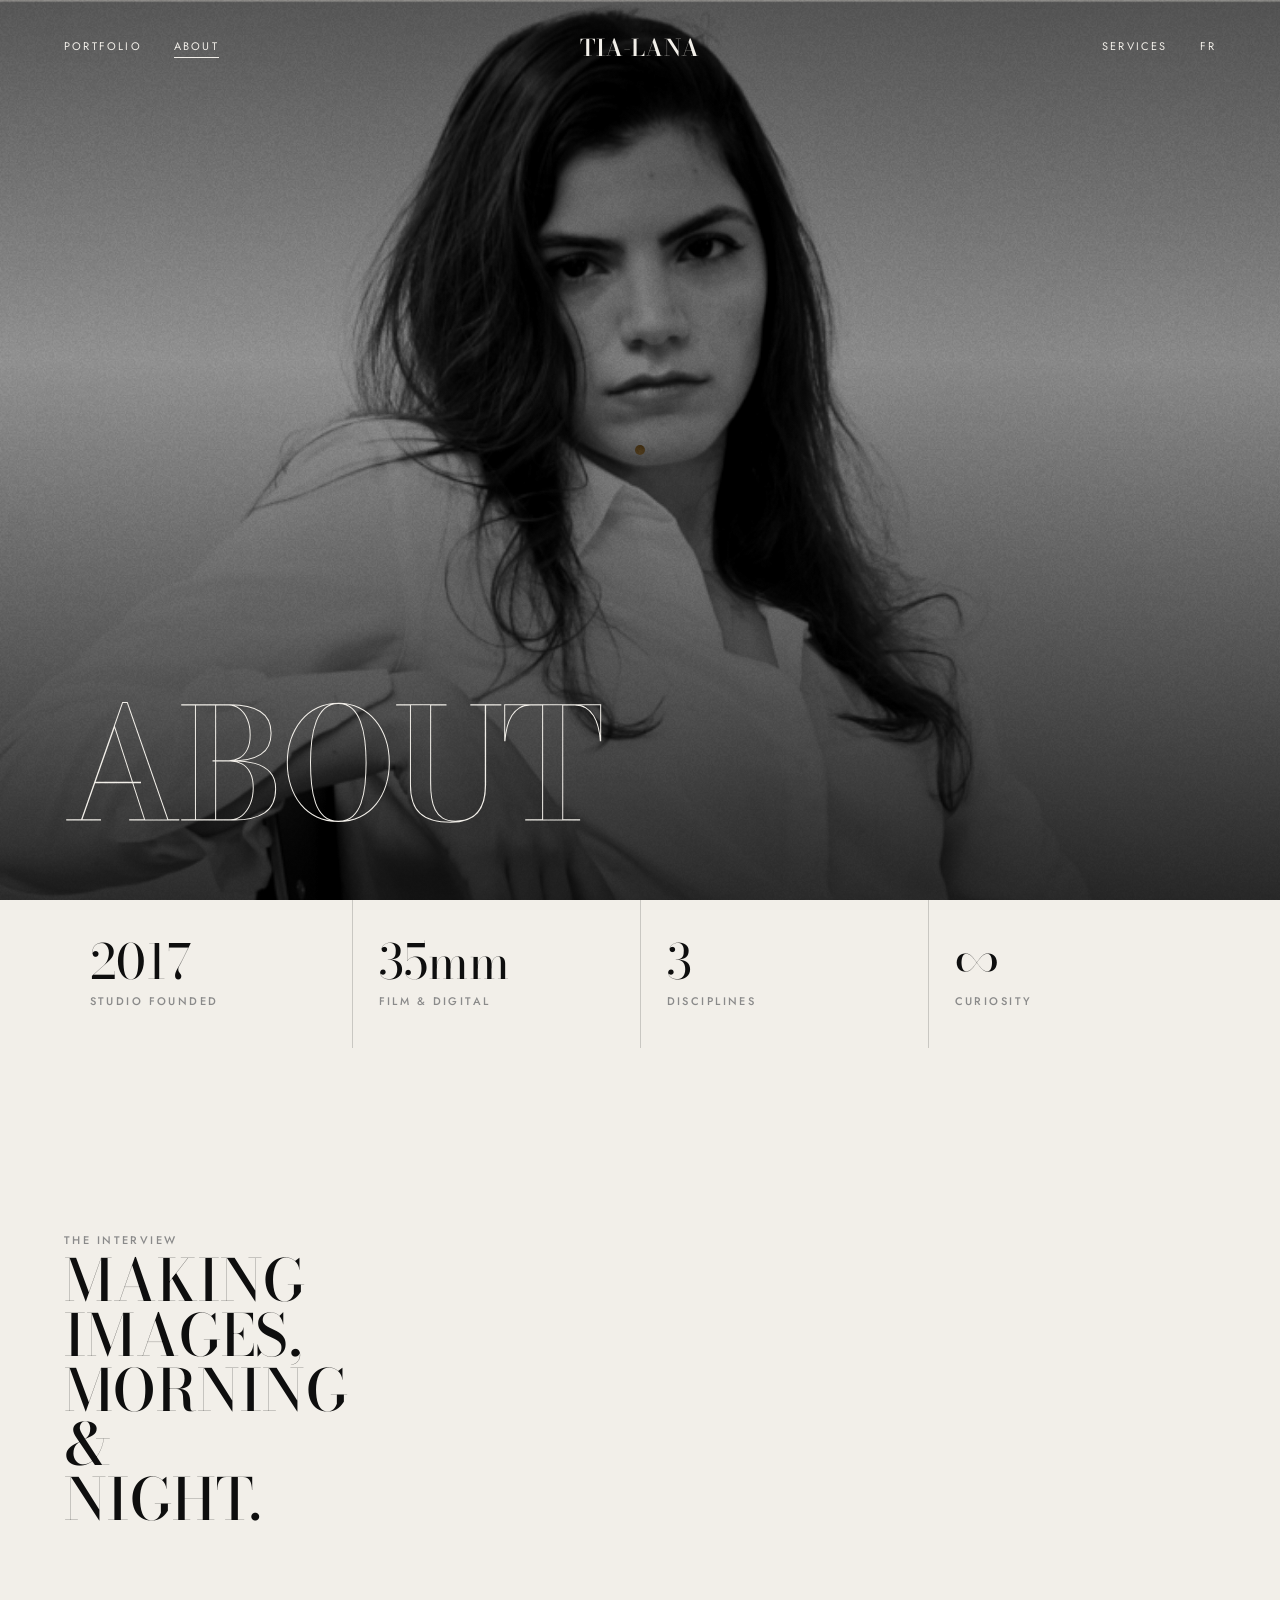
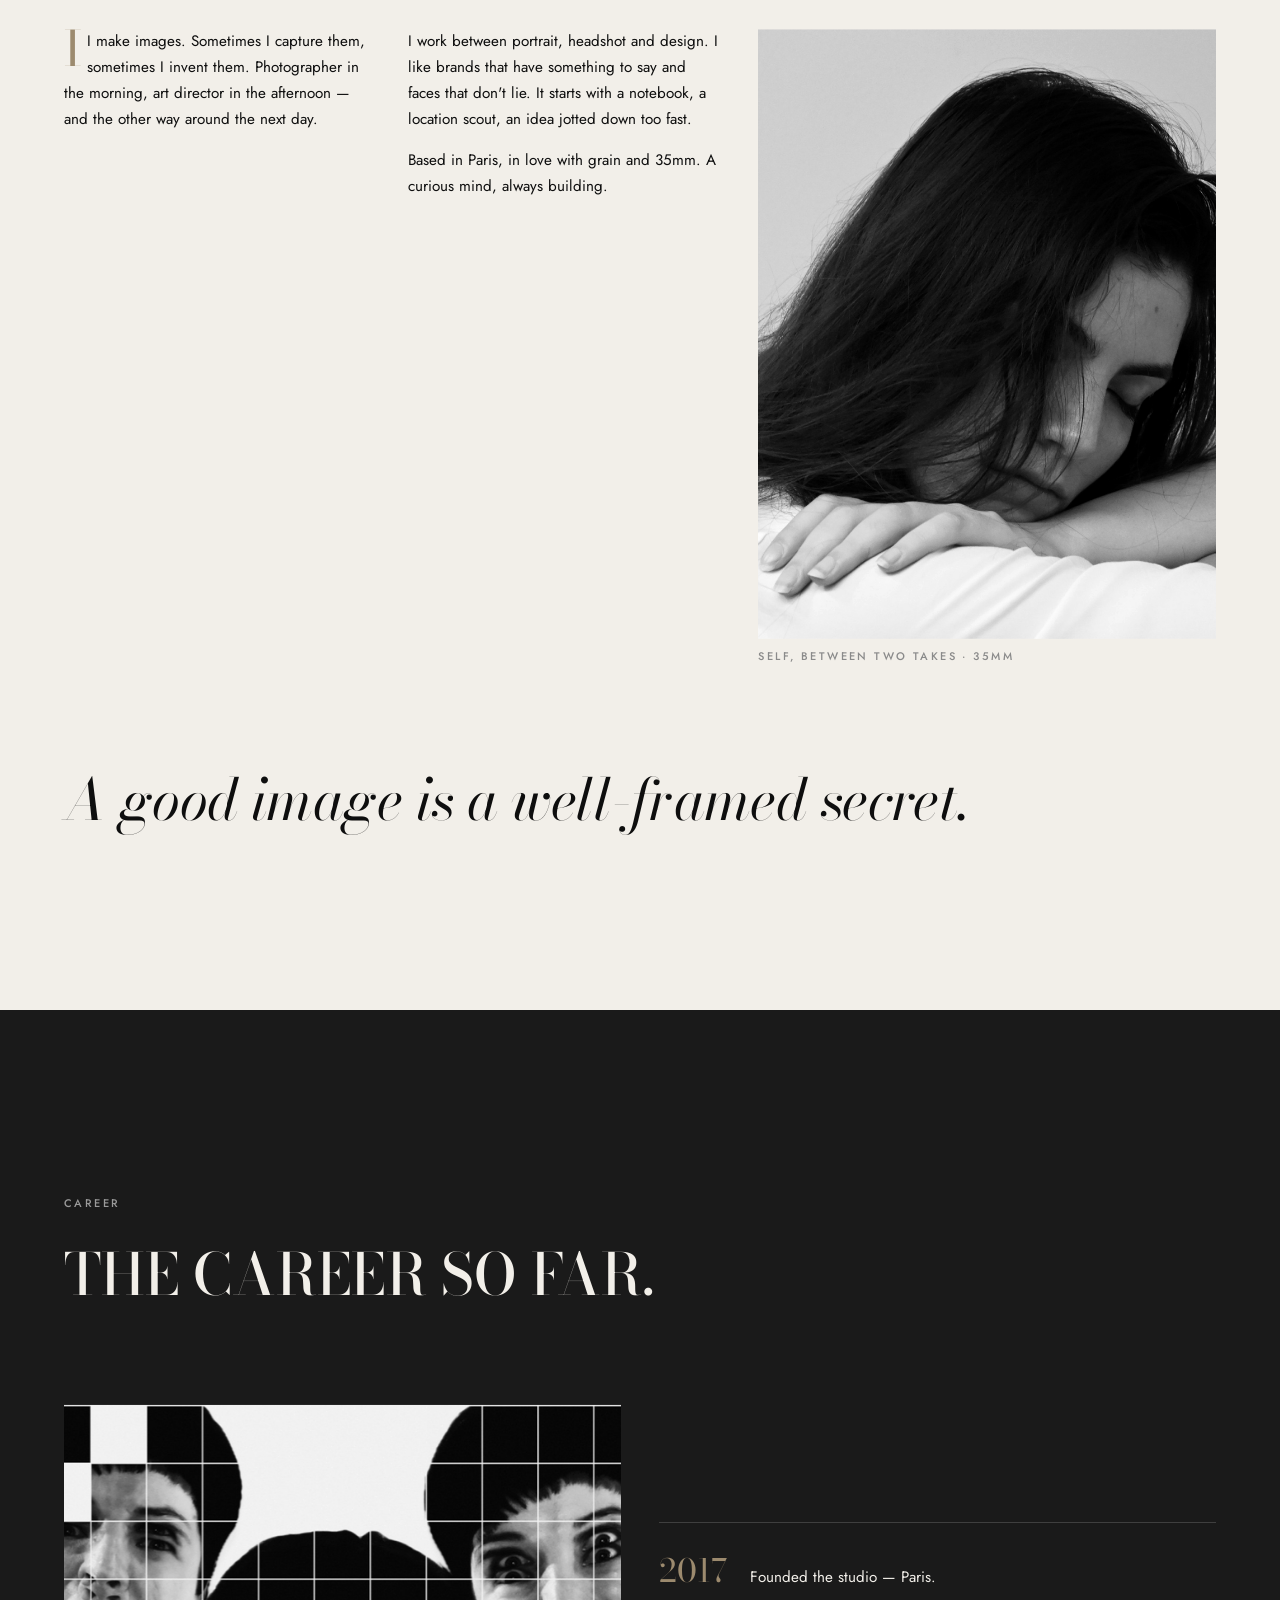
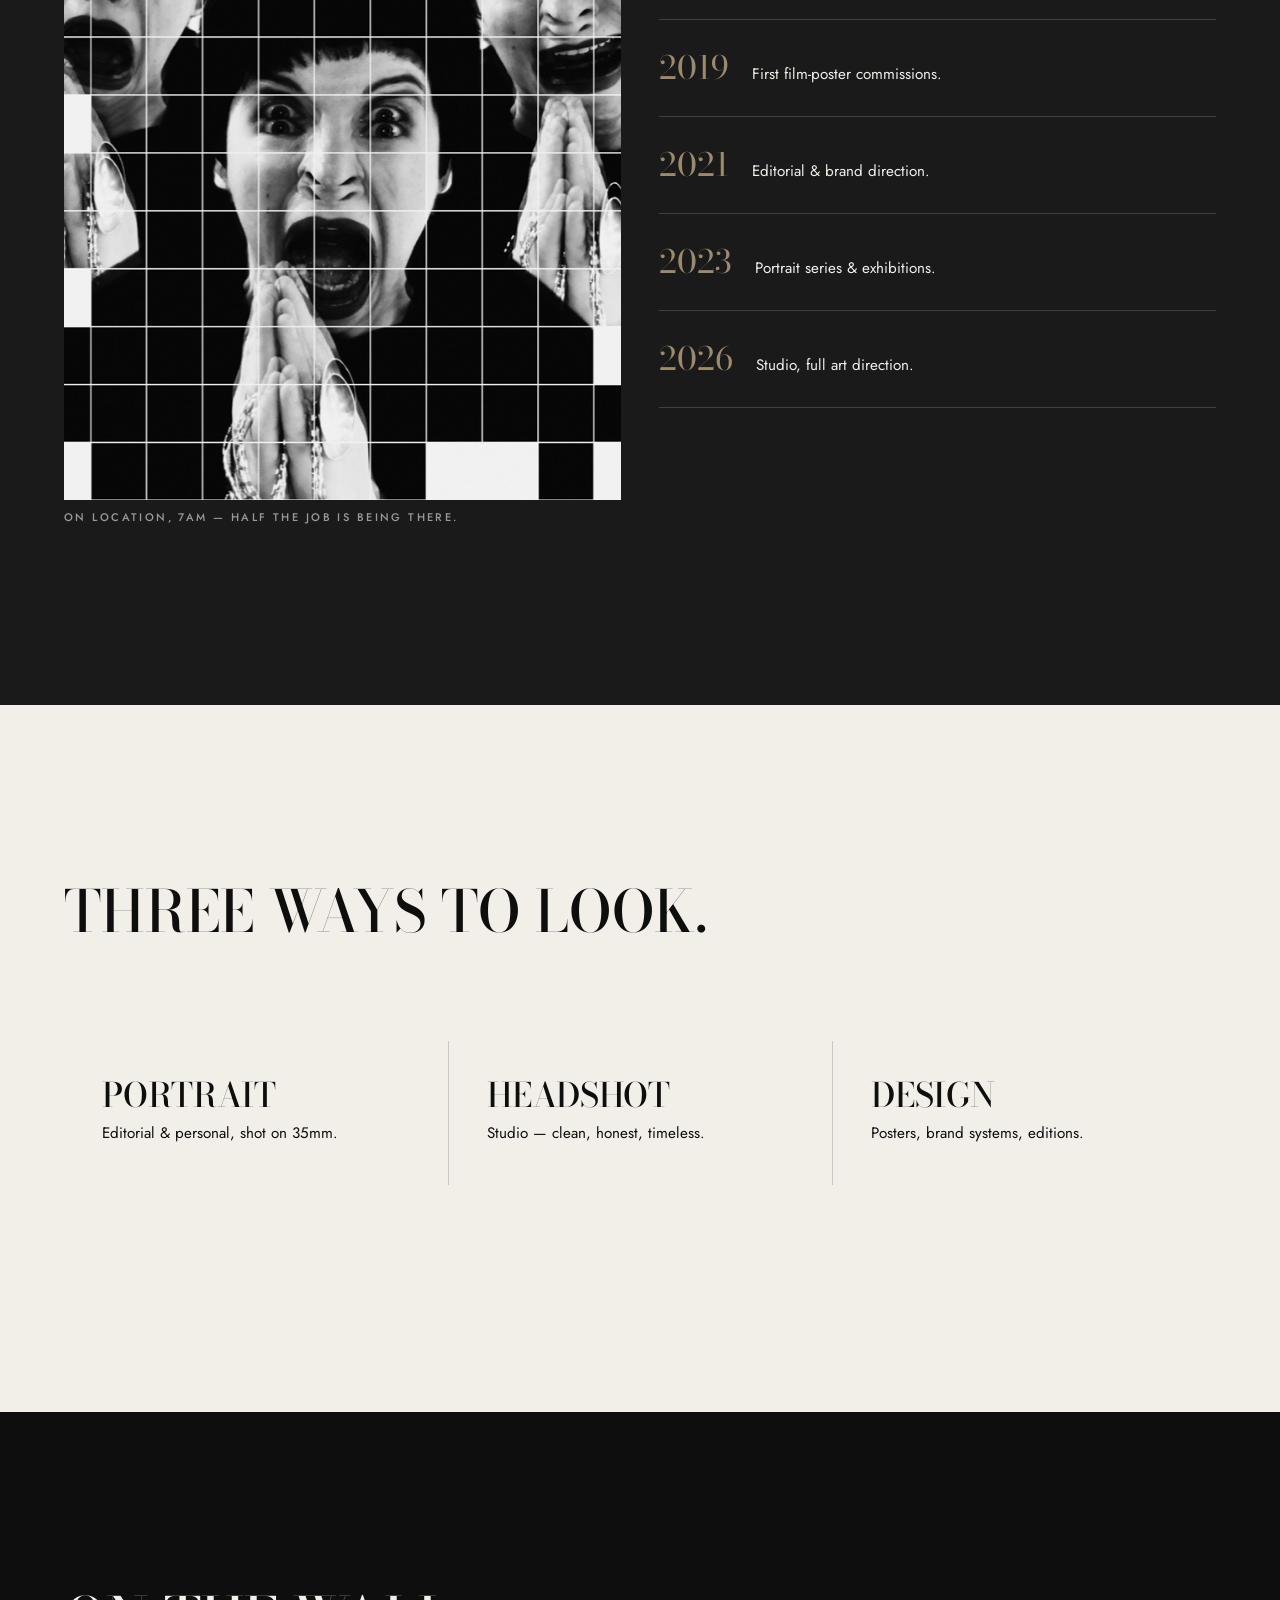
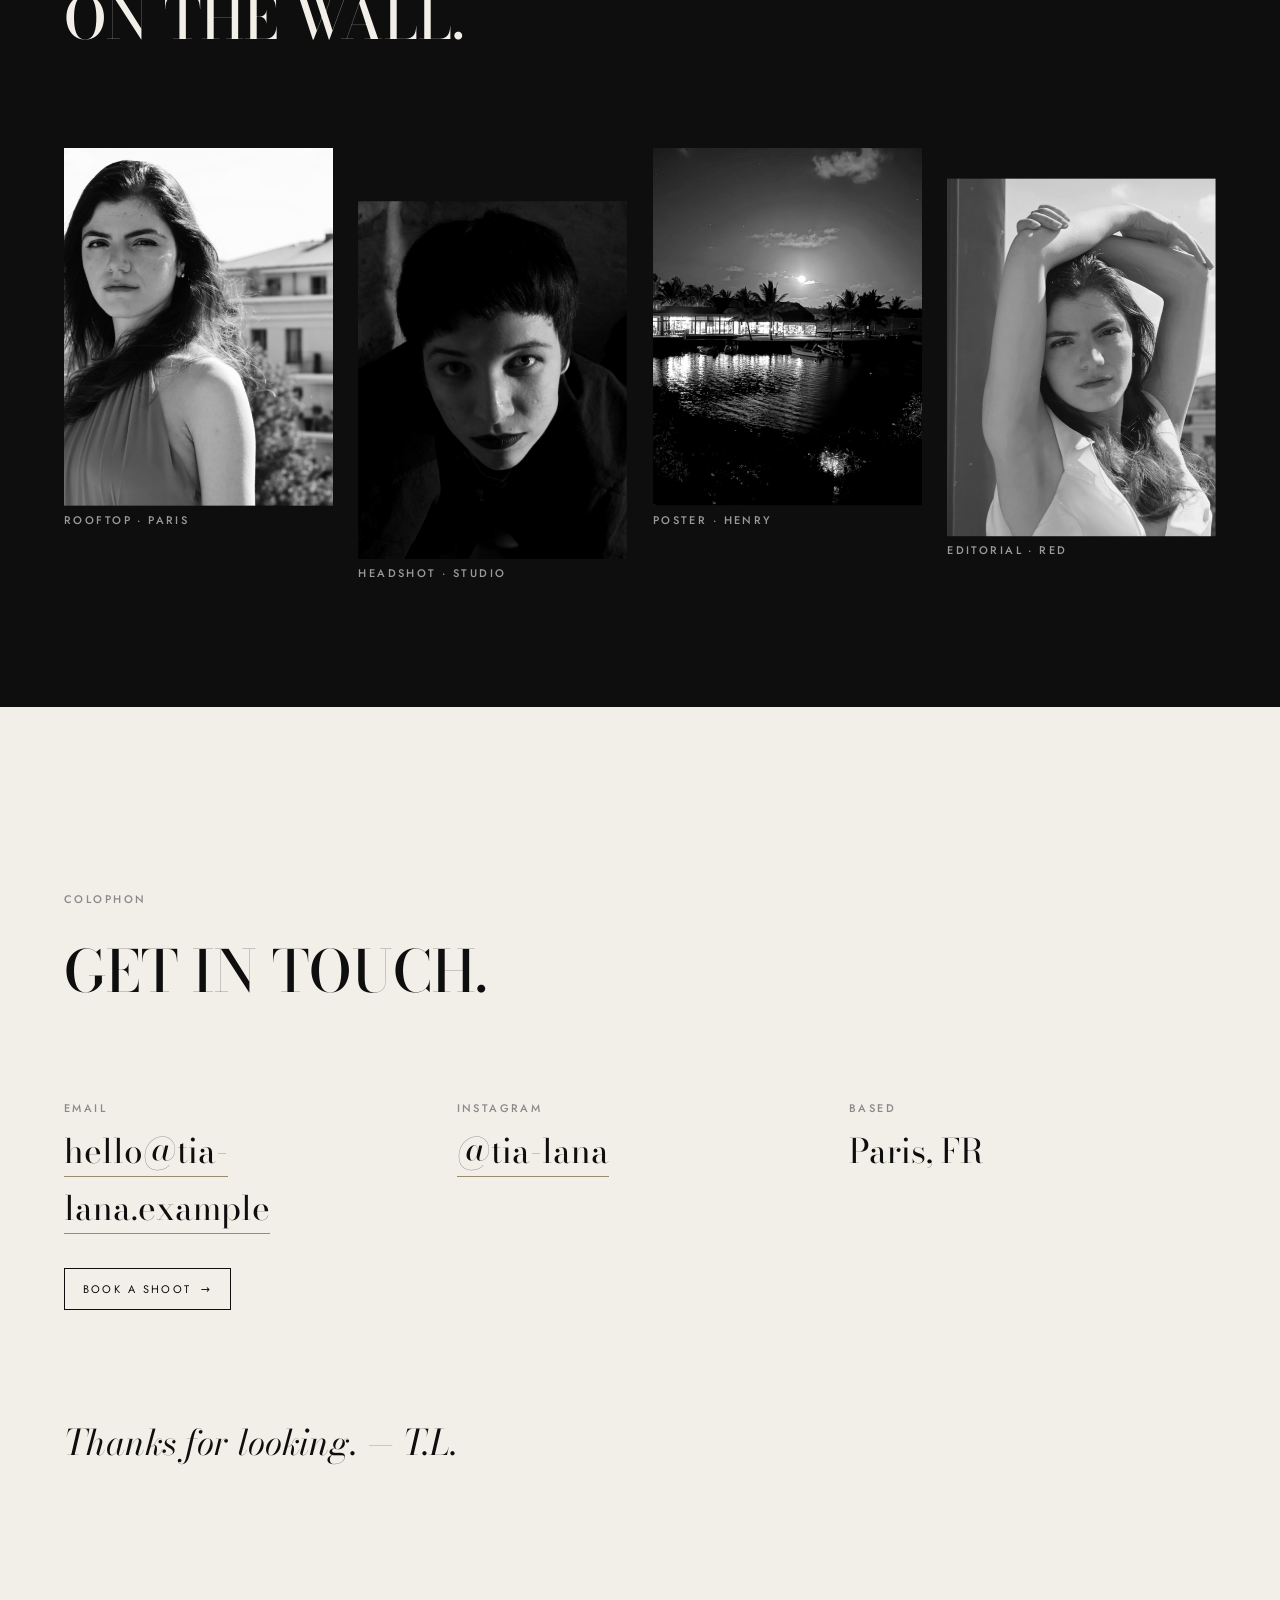
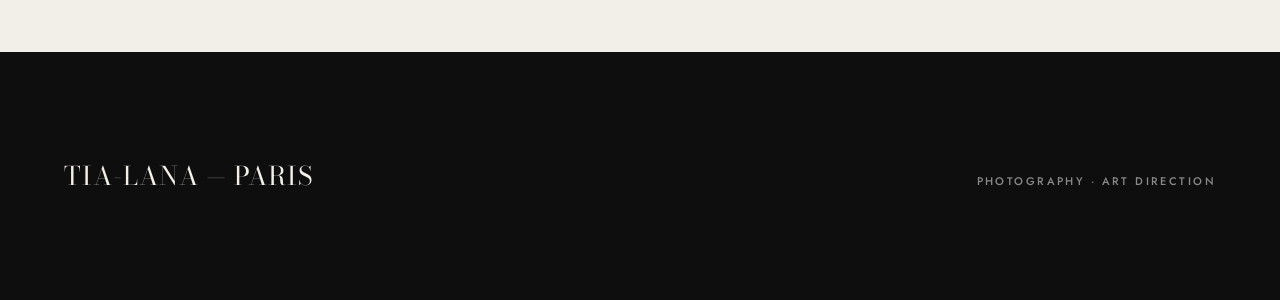
==== commit f4c029b9: "Refonte editoriale: Portfolio, Serie+lightbox, About (scroll vertical), Services (formules+form) - w" ====
--- a/about.html
+++ b/about.html
@@ -4,186 +4,171 @@
   <meta charset="UTF-8" />
   <meta name="viewport" content="width=device-width, initial-scale=1.0" />
   <title>About — TIA-LANA</title>
-  <meta name="description" content="Tia-Lana Chinapyel: photographer and art director based in Paris. Curious mind, always building." />
-  <meta name="theme-color" content="#07080D" />
+  <meta name="description" content="Tia-Lana Chinapyel — photographer and art director based in Paris. The story, the craft, the career." />
+  <meta name="theme-color" content="#0e0e0e" />
+  <meta property="og:title" content="About — Tia-Lana Chinapyel" />
+  <meta property="og:description" content="Photographer & art director, Paris. The story, the craft, the career." />
+  <meta property="og:image" content="img/photography/pro/photo-b.png" />
+
   <link rel="preconnect" href="https://fonts.googleapis.com" />
   <link rel="preconnect" href="https://fonts.gstatic.com" crossorigin />
-  <link href="https://fonts.googleapis.com/css2?family=Archivo:wght@400;500;600;700;800;900&family=Space+Grotesk:wght@400;500;700&family=Space+Mono:ital@0;1&display=swap" rel="stylesheet" />
-  
+  <link href="https://fonts.googleapis.com/css2?family=Bodoni+Moda:ital,opsz,wght@0,6..96,400;0,6..96,500;0,6..96,600;0,6..96,700;1,6..96,400;1,6..96,500&family=Jost:wght@300;400;500&display=swap" rel="stylesheet" />
+
   <link rel="stylesheet" href="css/reset.css?v=12" />
-  <link rel="stylesheet" href="css/tokens.css?v=14" />
-  <link rel="stylesheet" href="css/typography.css?v=12" />
-  <link rel="stylesheet" href="css/styles.css?v=47" />
+  <link rel="stylesheet" href="css/tokens.css?v=15" />
+  <link rel="stylesheet" href="css/typography.css?v=13" />
+  <link rel="stylesheet" href="css/styles.css?v=48" />
 </head>
 <body class="page-about">
   <a class="skip-link" href="#main" data-i18n="skip">Skip to content</a>
   <div class="grain" aria-hidden="true"></div>
 
-  <header class="site-nav">
-    <a class="brand" href="index.html">TIA-LANA<span class="brand__heart" aria-hidden="true">♥</span></a>
-    <div class="nav-right">
-      <button class="lang-toggle" data-lang-toggle aria-label="Switch language">FR</button>
-      <button class="nav-toggle" aria-expanded="false" aria-controls="nav-links" data-i18n="nav.menu">Menu</button>
-    </div>
-    <nav class="nav-links" id="nav-links" aria-label="Main navigation">
+  <header class="nav">
+    <nav class="nav__links nav__links--left" aria-label="Primary">
       <a href="work.html" data-i18n="nav.work">Portfolio</a>
       <a href="about.html" aria-current="page" data-i18n="nav.about">About</a>
+    </nav>
+    <a class="nav__logo" href="index.html">Tia-Lana</a>
+    <nav class="nav__links nav__links--right">
       <a href="services.html" data-i18n="nav.booking">Services</a>
+      <button class="nav__lang" data-lang-toggle aria-label="Switch language">FR</button>
     </nav>
+    <button class="nav__burger" aria-expanded="false" aria-controls="nav-menu" data-i18n="nav.menu">Menu</button>
+    <div class="nav__menu" id="nav-menu">
+      <a href="work.html" data-i18n="nav.work">Portfolio</a>
+      <a href="about.html" data-i18n="nav.about">About</a>
+      <a href="services.html" data-i18n="nav.booking">Services</a>
+      <button class="nav__lang" data-lang-toggle aria-label="Switch language">FR</button>
+    </div>
   </header>
 
-  <main id="main" class="book-main">
-    <h1 class="sr-only">About — Tia-Lana Chinapyel — a magazine you can flip through</h1>
+  <main id="main">
+    <!-- 1. HERO -->
+    <section class="about-hero">
+      <div class="about-hero__bg" aria-hidden="true">
+        <img src="img/photography/pro/photo-b.png" alt="" width="1200" height="1500" fetchpriority="high" />
+      </div>
+      <h1 class="about-hero__title"><span class="outline" data-i18n="about.title">About</span></h1>
+    </section>
 
-    <!-- MAGAZINE FEUILLETABLE (js/book.js) -->
-    <div class="book" data-book aria-label="About — flip through the pages">
+    <!-- 2. STATS -->
+    <section class="section section--light" style="padding-block:0">
+      <div class="stats wrap reveal">
+        <div class="stats__item"><p class="stats__num">2017</p><p class="stats__label label">Studio founded</p></div>
+        <div class="stats__item"><p class="stats__num">35mm</p><p class="stats__label label">Film & digital</p></div>
+        <div class="stats__item"><p class="stats__num">3</p><p class="stats__label label">Disciplines</p></div>
+        <div class="stats__item"><p class="stats__num">∞</p><p class="stats__label label">Curiosity</p></div>
+      </div>
+    </section>
 
-      <!-- page fixe DE GAUCHE (visible au début) -->
-      <div class="page page-base page-base--left">
-        <div class="page__inner page--titlepage">
-          <span class="page__folio">TIA-LANA · ISSUE 01</span>
-          <p class="page__stamp">The<br>Portfolio<br>Issue</p>
-          <span class="page__foot">Paris · 2026</span>
+    <!-- 3. INTERVIEW -->
+    <section class="section section--light">
+      <div class="wrap">
+        <div class="interview__head reveal">
+          <span class="eyebrow" data-i18n="rd.interview">The interview</span>
+          <h2 data-i18n="rd.about_h1">Making images, morning &amp; night.</h2>
+        </div>
+        <div class="interview__grid">
+          <div class="interview__cols reveal">
+            <p><span class="drop">I</span><span data-i18n="rd.about_p1"> make images. Sometimes I capture them, sometimes I invent them. Photographer in the morning, art director in the afternoon — and the other way around the next day.</span></p>
+            <p data-i18n="rd.about_p2">I work between portrait, headshot and design. I like brands that have something to say and faces that don't lie. It starts with a notebook, a location scout, an idea jotted down too fast.</p>
+            <p data-i18n="rd.about_p3">Based in Paris, in love with grain and 35mm. A curious mind, always building.</p>
+          </div>
+          <figure class="interview__figure reveal d1">
+            <img src="img/photography/pro/photo-h.png" alt="Tia-Lana portrait, black and white" loading="lazy" decoding="async" width="600" height="800" />
+            <figcaption class="label">Self, between two takes · 35mm</figcaption>
+          </figure>
+        </div>
+        <blockquote class="pull interview__quote reveal" data-i18n="rd.quote1">A good image is a well-framed secret.</blockquote>
+      </div>
+    </section>
+
+    <!-- 4. CAREER -->
+    <section class="section section--charcoal">
+      <div class="wrap">
+        <div class="stack reveal" style="margin-bottom:var(--space-lg)">
+          <span class="eyebrow">Career</span>
+          <h2 data-i18n="rd.career">The career so far.</h2>
+        </div>
+        <div class="career">
+          <figure class="career__figure reveal">
+            <img src="img/photography/pro/photo-t.png" alt="On location at dawn" loading="lazy" decoding="async" width="800" height="1000" />
+            <figcaption class="label">On location, 7am — half the job is being there.</figcaption>
+          </figure>
+          <ul class="timeline reveal d1">
+            <li><span class="timeline__year">2017</span><span class="timeline__txt">Founded the studio — Paris.</span></li>
+            <li><span class="timeline__year">2019</span><span class="timeline__txt">First film-poster commissions.</span></li>
+            <li><span class="timeline__year">2021</span><span class="timeline__txt">Editorial &amp; brand direction.</span></li>
+            <li><span class="timeline__year">2023</span><span class="timeline__txt">Portrait series &amp; exhibitions.</span></li>
+            <li><span class="timeline__year">2026</span><span class="timeline__txt">Studio, full art direction.</span></li>
+          </ul>
         </div>
       </div>
+    </section>
 
-      <!-- page fixe DE DROITE (visible à la fin) -->
-      <div class="page page-base page-base--right">
-        <div class="page__inner page--end">
-          <p class="page__kicker">Colophon</p>
-          <p class="page__end-note">Set in Archivo &amp; Space Grotesk.<br>Details in Space Mono.<br>Grain, house-made.</p>
-          <blockquote class="page__quote">“Thanks for looking.”</blockquote>
-          <span class="page__foot">— T.L.</span>
+    <!-- 5. THREE WAYS -->
+    <section class="section section--light">
+      <div class="wrap">
+        <h2 class="reveal" style="margin-bottom:var(--space-lg)" data-i18n="rd.ways">Three ways to look.</h2>
+        <div class="ways reveal">
+          <div class="ways__col">
+            <h3 class="ways__name" data-i18n="series.portrait">Portrait</h3>
+            <p data-i18n="rd.way_portrait">Editorial &amp; personal, shot on 35mm.</p>
+          </div>
+          <div class="ways__col">
+            <h3 class="ways__name" data-i18n="series.headshot">Headshot</h3>
+            <p data-i18n="rd.way_headshot">Studio — clean, honest, timeless.</p>
+          </div>
+          <div class="ways__col">
+            <h3 class="ways__name" data-i18n="series.design">Design</h3>
+            <p data-i18n="rd.way_design">Posters, brand systems, editions.</p>
+          </div>
+        </div>
+        <p class="ways__tools label reveal">Tools — <span data-i18n="rd.tools">35mm · medium format · print.</span></p>
+      </div>
+    </section>
+
+    <!-- 6. ON THE WALL -->
+    <section class="section section--dark">
+      <div class="wrap">
+        <h2 class="reveal" style="margin-bottom:var(--space-lg)" data-i18n="rd.wall">On the wall.</h2>
+        <div class="wall reveal">
+          <figure><img src="img/photography/pro/photo-c.png" alt="Rooftop portrait" loading="lazy" decoding="async" width="600" height="800" /><figcaption class="label">Rooftop · Paris</figcaption></figure>
+          <figure><img src="img/photography/pro/photo-g.png" alt="Studio headshot" loading="lazy" decoding="async" width="600" height="800" /><figcaption class="label">Headshot · studio</figcaption></figure>
+          <figure><img src="img/photography/pro/photo-u.png" alt="Film poster Henry" loading="lazy" decoding="async" width="600" height="800" /><figcaption class="label">Poster · Henry</figcaption></figure>
+          <figure><img src="img/photography/pro/photo-q.png" alt="Editorial red" loading="lazy" decoding="async" width="600" height="800" /><figcaption class="label">Editorial · red</figcaption></figure>
         </div>
       </div>
+    </section>
 
-      <!-- FEUILLES qui se tournent (recto + verso) -->
-      <!-- Feuille 1 : COUVERTURE magazine (recto) / BIO (verso) -->
-      <div class="leaf" data-leaf>
-        <div class="leaf__face leaf__face--front mag-cover">
-          <img class="mag-cover__bg" src="img/photography/pro/photo-b.png" alt="Portrait of Tia-Lana, 35mm." />
-          <div class="mag-cover__grid">
-            <div class="mag-cover__top">
-              <span class="mag-cover__issue">Issue 01 · Paris · 2026</span>
-              <h2 class="mag-cover__logo">TIA-<br>LANA</h2>
-            </div>
-            <ul class="mag-cover__lines">
-              <li><b>The portrait</b> that breaks the rules</li>
-              <li>Inside the studio — p.03</li>
-              <li>Headshots that <b>don't lie</b></li>
-              <li>+ posters, brand &amp; grain</li>
-            </ul>
-            <span class="mag-cover__foot">Photographer &amp; art director · turn the page →</span>
-          </div>
+    <!-- 7. CONTACT -->
+    <section class="section section--light">
+      <div class="wrap">
+        <div class="stack reveal" style="margin-bottom:var(--space-lg)">
+          <span class="eyebrow" data-i18n="contact.eyebrow">Colophon</span>
+          <h2 data-i18n="rd.contact_h">Get in touch.</h2>
         </div>
-        <div class="leaf__face leaf__face--back">
-          <div class="page__inner">
-            <div class="mag-head"><span>Tia-Lana Magazine</span><span>About · 02</span></div>
-            <span class="page__kicker">The interview</span>
-            <h3 class="mag-headline">Making images,<br>morning &amp; night.</h3>
-            <p class="mag-byline">Words — Tia-Lana · Photographs — the studio</p>
-            <div class="mag-columns">
-              <p><span class="mag-drop">I</span> make images. Sometimes I capture them, sometimes I invent
-              them. Photographer in the morning, art director in the afternoon — and the other way
-              around the next day.</p>
-              <p>I work between portrait, headshot and design. I like brands that have something to
-              say and faces that don't lie. It starts with a notebook, a location scout, an idea
-              jotted down too fast.</p>
-              <p>Based in Paris, in love with grain, neon and 35mm. A curious mind, always building.</p>
-            </div>
-            <blockquote class="page__quote">“A good image is a well-framed secret.”</blockquote>
-            <span class="page__pageno">2</span>
-          </div>
-        </div>
+        <dl class="contact__grid reveal">
+          <div class="contact__item"><dt class="label">Email</dt><dd><a href="mailto:hello@tia-lana.example">hello@tia-lana.example</a></dd></div>
+          <div class="contact__item"><dt class="label">Instagram</dt><dd><a href="https://instagram.com/" target="_blank" rel="noopener" data-no-transition>@tia-lana</a></dd></div>
+          <div class="contact__item"><dt class="label">Based</dt><dd>Paris, FR</dd></div>
+        </dl>
+        <p style="margin-top:var(--space-md)"><a class="btn" href="services.html"><span data-i18n="fab.book">Book a shoot</span> <span class="btn__arrow">→</span></a></p>
+        <p class="contact__sign reveal" data-i18n="rd.sign">Thanks for looking. — T.L.</p>
       </div>
-
-      <!-- Feuille 2 : CARRIÈRE (recto) / SAVOIR-FAIRE (verso) -->
-      <div class="leaf" data-leaf>
-        <div class="leaf__face leaf__face--front">
-          <div class="page__inner">
-            <div class="mag-head"><span>Career</span><span>03</span></div>
-            <span class="page__kicker">The résumé</span>
-            <h3 class="mag-headline">The career<br>so far.</h3>
-            <figure class="mag-figure">
-              <img src="img/photography/pro/photo-t.png" alt="On location at dawn." />
-              <figcaption>On location, 7am — half the job is being there.</figcaption>
-            </figure>
-            <ul class="page__timeline">
-              <li><span class="page__year">2017</span><span>Founded the studio — Paris.</span></li>
-              <li><span class="page__year">2019</span><span>First film-poster commissions.</span></li>
-              <li><span class="page__year">2021</span><span>Editorial &amp; brand direction.</span></li>
-              <li><span class="page__year">2023</span><span>Portrait series &amp; exhibitions.</span></li>
-              <li><span class="page__year">2026</span><span>Studio, full art direction.</span></li>
-            </ul>
-            <span class="page__pageno">3</span>
-          </div>
-        </div>
-        <div class="leaf__face leaf__face--back">
-          <div class="page__inner">
-            <div class="mag-head"><span>Craft</span><span>04</span></div>
-            <span class="page__kicker">What she actually does</span>
-            <h3 class="mag-headline">Three ways<br>to look.</h3>
-            <dl class="page__skills">
-              <div><dt>Portrait</dt><dd>Editorial &amp; personal, shot on 35mm.</dd></div>
-              <div><dt>Headshot</dt><dd>Studio — clean, honest, timeless.</dd></div>
-              <div><dt>Design</dt><dd>Posters, brand systems, editions.</dd></div>
-              <div><dt>Tools</dt><dd>35mm · medium format · print.</dd></div>
-            </dl>
-            <blockquote class="page__quote">“Direct, wait, miss, start again, catch the instant.”</blockquote>
-            <span class="page__pageno">4</span>
-          </div>
-        </div>
-      </div>
-
-      <!-- Feuille 3 : SÉLECTION planche-contact (recto) / CONTACT (verso) -->
-      <div class="leaf" data-leaf>
-        <div class="leaf__face leaf__face--front">
-          <div class="page__inner">
-            <div class="mag-head"><span>Selected</span><span>05</span></div>
-            <span class="page__kicker">The contact sheet</span>
-            <h3 class="mag-headline">On the wall.</h3>
-            <div class="mag-sheet">
-              <figure><img src="img/photography/pro/photo-c.png" alt=""><figcaption>Rooftop · Paris</figcaption></figure>
-              <figure><img src="img/photography/pro/photo-g.png" alt=""><figcaption>Headshot · studio</figcaption></figure>
-              <figure><img src="img/photography/pro/photo-u.png" alt=""><figcaption>Poster · Henry</figcaption></figure>
-              <figure><img src="img/photography/pro/photo-q.png" alt=""><figcaption>Editorial · red</figcaption></figure>
-            </div>
-            <span class="page__pageno">5</span>
-          </div>
-        </div>
-        <div class="leaf__face leaf__face--back">
-          <div class="page__inner page--contact">
-            <div class="mag-head"><span>Contact</span><span>06</span></div>
-            <span class="page__kicker">Last page</span>
-            <h3 class="mag-headline mag-headline--xl">Get in<br>touch.</h3>
-            <dl class="page__skills">
-              <div><dt>Email</dt><dd><a href="mailto:hello@tia-lana.example">hello@tia-lana.example</a></dd></div>
-              <div><dt>Instagram</dt><dd><a href="https://instagram.com/" target="_blank" rel="noopener" data-no-transition>@tia-lana</a></dd></div>
-              <div><dt>Based</dt><dd>Paris, FR</dd></div>
-            </dl>
-            <a class="cta" href="services.html" data-i18n="contact.cta">Book a shoot →</a>
-            <span class="page__pageno">6</span>
-          </div>
-        </div>
-      </div>
-
-      <span class="book__spine" aria-hidden="true"></span>
-    </div>
-
-    <!-- flèches feuilleter -->
-    <button class="book__nav book__nav--prev" data-book-prev type="button" aria-label="Previous page">
-      <svg viewBox="0 0 24 24" aria-hidden="true"><path d="M15 5 L8 12 L15 19" fill="none" stroke="currentColor" stroke-width="2" stroke-linecap="round" stroke-linejoin="round"/></svg>
-    </button>
-    <button class="book__nav book__nav--next" data-book-next type="button" aria-label="Next page">
-      <svg viewBox="0 0 24 24" aria-hidden="true"><path d="M9 5 L16 12 L9 19" fill="none" stroke="currentColor" stroke-width="2" stroke-linecap="round" stroke-linejoin="round"/></svg>
-    </button>
-    <p class="book__hint">Flip through · use the arrows</p>
+    </section>
   </main>
 
-  <script type="module" src="js/i18n.js?v=11"></script>
-  <script type="module" src="js/main.js?v=11"></script>
-  <script type="module" src="js/cursor.js?v=11"></script>
-  <script type="module" src="js/transitions.js?v=11"></script>
-  <script type="module" src="js/book.js?v=1"></script>
+  <footer class="footer">
+    <div class="wrap footer__row">
+      <p class="footer__brand" data-i18n="footer.brand">TIA-LANA — PARIS</p>
+      <p class="footer__meta label" data-i18n="footer.role">PHOTOGRAPHY · ART DIRECTION</p>
+    </div>
+  </footer>
+
+  <script type="module" src="js/i18n.js?v=12"></script>
+  <script type="module" src="js/main.js?v=12"></script>
+  <script type="module" src="js/cursor.js?v=12"></script>
+  <script type="module" src="js/transitions.js?v=12"></script>
 </body>
 </html>
--- a/css/tokens.css
+++ b/css/tokens.css
@@ -1,69 +1,57 @@
 /* ============================================================
-   tokens.css — variables CSS (fondation visuelle)
-   Toutes les couleurs et tailles passent par ici.
+   tokens.css — fondation visuelle (refonte « éditorial de mode »).
+   Palette, typographie, échelle, espacements, mouvement.
    ============================================================ */
 :root {
-  /* ---- Palette UNIQUE du site (celle de la home) ----
-     Une seule identité partout : papier beige, encre sombre, accent rouge. */
-  --paper:        #f2ede2; /* fond beige (identique home) */
-  --ink:          #16130e; /* texte/cadres */
-  --accent:       #E2231A; /* accent éditorial (rouge) */
-  --accent-2:     #E2231A; /* plus de rose : un seul accent */
-  --red:          #E2231A;
-  --cream:        #fdfcf8; /* panneau secondaire clair */
-  --paper-rgb:    242, 237, 226;
-  --ink-rgb:      22, 19, 14;
-  /* alias rétro-compat : les anciens --blue pointent sur l'accent */
-  --blue:         var(--accent);
-  --blue-bright:  var(--accent);
+  /* ---- Palette : noir & blanc cassé, accent taupe rare ---- */
+  --ink:       #0e0e0e;   /* noir profond */
+  --charcoal:  #1a1a1a;   /* sections sombres secondaires */
+  --bone:      #f2efe9;   /* blanc cassé / os */
+  --ash:       #8a8a8a;   /* gris de texte secondaire */
+  --accent:    #9c8a6e;   /* taupe / sable — survols, détails, badge POPULAR */
 
-  /* ---- Typographie (par défaut ; surchargée par page) ---- */
-  --font-display: "Archivo", system-ui, sans-serif;
-  --font-sans:    "Space Grotesk", system-ui, sans-serif;
-  --font-mono:    "Space Mono", ui-monospace, monospace;
-  --font-script:  "Dancing Script", cursive;
-  --font-serif:   "EB Garamond", Georgia, serif;
+  --ink-rgb:    14, 14, 14;
+  --bone-rgb:   242, 239, 233;
+  --accent-rgb: 156, 138, 110;
 
-  /* Échelle fluide (clamp) — hero énorme, body stable */
-  --fs-hero:    clamp(3.5rem, 14vw, 14rem);
-  --fs-display: clamp(2.6rem, 9vw, 8rem);
-  --fs-h2:      clamp(2rem, 5vw, 3.4rem);
-  --fs-h3:      clamp(1.4rem, 3vw, 2.2rem);
-  --fs-lead:    clamp(1.1rem, 2vw, 1.5rem);
-  --fs-body:    1rem;
-  --fs-cap:     0.8rem;  /* légendes */
-  --fs-mono:    0.7rem;  /* numérotations, métadonnées */
+  /* rôles (réassignés par section claire/sombre) */
+  --bg:   var(--bone);
+  --fg:   var(--ink);
+  --muted: var(--ash);
+  --rule: rgba(var(--ink-rgb), 0.18);  /* filets fins */
+
+  /* ---- Typographie ---- */
+  --font-display: "Bodoni Moda", "Times New Roman", Georgia, serif;
+  --font-text:    "Jost", system-ui, -apple-system, Segoe UI, Roboto, sans-serif;
+
+  /* Échelle fluide */
+  --fs-giant: clamp(3rem, 12vw, 11rem);   /* titres hero outline */
+  --fs-hero:  clamp(2.4rem, 8vw, 7rem);
+  --fs-h2:    clamp(1.9rem, 5vw, 3.6rem);
+  --fs-h3:    clamp(1.3rem, 3vw, 2.1rem);
+  --fs-lead:  clamp(1.1rem, 1.7vw, 1.4rem);
+  --fs-body:  clamp(0.95rem, 1.1vw, 1rem);  /* 15–16px */
+  --fs-label: 0.6875rem;                    /* 11px micro-labels */
 
   /* ---- Espacements ---- */
-  --space-xs:  0.5rem;
-  --space-sm:  1rem;
-  --space-md:  2rem;
-  --space-lg:  4rem;
-  --space-xl:  8rem;
-  --gutter:    clamp(1.25rem, 4vw, 4rem);
-
-  /* ---- Grille 12 colonnes ---- */
-  --cols: 12;
-  --max-w: 1680px;
+  --gutter:   clamp(1.25rem, 5vw, 5rem);
+  --space-sm: 1rem;
+  --space-md: 2rem;
+  --space-lg: clamp(3rem, 8vw, 7rem);
+  --space-xl: clamp(5rem, 14vw, 12rem);
+  --max-w:    1600px;
+  --measure:  66ch;
 
   /* ---- Mouvement ---- */
-  --ease:      cubic-bezier(0.65, 0, 0.35, 1);
-  --ease-expo: cubic-bezier(0.16, 1, 0.3, 1);
-  --dur-fast:  200ms;
-  --dur:       400ms;
-  --dur-slow:  700ms;
+  --ease:      cubic-bezier(0.22, 1, 0.36, 1);
+  --ease-io:   cubic-bezier(0.65, 0, 0.35, 1);
+  --dur-fast:  220ms;
+  --dur:       480ms;
+  --dur-slow:  900ms;
 
-  /* ---- Divers ---- */
-  --radius: 2px;
-  --line:   2px solid var(--ink);
-  --z-grain: 9999;
-  --z-cursor: 10000;
+  /* ---- z-index ---- */
+  --z-grain:   9999;
+  --z-cursor:  10000;
   --z-overlay: 9000;
-  --z-nav: 500;
+  --z-nav:     500;
 }
-
-/* ============================================================
-   IDENTITÉ UNIQUE — plus de thème par page.
-   Toutes les pages héritent de :root (beige + Archivo/Space Grotesk).
-   Le fond beige est appliqué sur `body` dans styles.css.
-   ============================================================ */
--- a/css/typography.css
+++ b/css/typography.css
@@ -1,93 +1,91 @@
 /* ============================================================
-   typography.css — hiérarchie éditoriale
-   Syne (display) · Space Grotesk (sans) · Space Mono (mono)
+   typography.css — Bodoni Moda (display + italique) · Jost (texte)
    ============================================================ */
 body {
-  font-family: var(--font-sans);
+  font-family: var(--font-text);
   font-size: var(--fs-body);
-  color: var(--ink);
   font-weight: 400;
+  line-height: 1.7;
+  color: var(--fg);
+  background: var(--bg);
 }
 
-/* ---- Display : Syne, massif et géométrique ---- */
+/* ---- Display : Bodoni Moda, grandes capitales fines ---- */
 .display,
-h1.display,
+h1, h2, h3 {
+  font-family: var(--font-display);
+  font-weight: 500;
+  line-height: 0.95;
+  letter-spacing: -0.01em;
+}
+
 .hero-title {
   font-family: var(--font-display);
-  font-weight: 800;
-  line-height: 0.86;
-  letter-spacing: -0.02em;
+  font-weight: 600;
+  font-size: var(--fs-giant);
+  line-height: 0.88;
+  letter-spacing: -0.015em;
   text-transform: uppercase;
   text-wrap: balance;
 }
 
-.hero-title { font-size: var(--fs-hero); }
-.display     { font-size: var(--fs-display); }
+.display { font-size: var(--fs-hero); text-transform: uppercase; letter-spacing: 0.01em; }
+h2 { font-size: var(--fs-h2); text-transform: uppercase; letter-spacing: 0.005em; }
+h3 { font-size: var(--fs-h3); }
 
-h2 {
-  font-family: var(--font-display);
-  font-size: var(--fs-h2);
-  font-weight: 700;
-  line-height: 0.95;
-  letter-spacing: -0.015em;
+/* Titre « outline » (contour, intérieur transparent) qui chevauche la photo */
+.outline {
+  color: transparent;
+  -webkit-text-stroke: 1px currentColor;
+  text-stroke: 1px currentColor;
 }
 
-h3 {
+/* Sous-titres & citations : Bodoni italique */
+.italic,
+.subtitle,
+blockquote {
   font-family: var(--font-display);
-  font-size: var(--fs-h3);
-  font-weight: 600;
-  line-height: 1;
+  font-style: italic;
+  font-weight: 400;
+}
+.subtitle { font-size: var(--fs-lead); line-height: 1.4; color: var(--muted); }
+
+/* ---- Corps ---- */
+.lead { font-size: var(--fs-lead); line-height: 1.5; font-weight: 300; }
+p { max-width: var(--measure); }
+
+/* ---- Micro-labels : Jost capitales espacées 11px ---- */
+.label,
+.eyebrow,
+.caption,
+.num {
+  font-family: var(--font-text);
+  font-size: var(--fs-label);
+  font-weight: 500;
+  text-transform: uppercase;
+  letter-spacing: 0.22em;
+  line-height: 1.4;
+}
+.num { font-variant-numeric: tabular-nums; }
+
+/* Grand numéro de section (01 / 02 / 03) en serif */
+.section-num {
+  font-family: var(--font-display);
+  font-weight: 500;
+  font-size: clamp(2.5rem, 9vw, 7rem);
+  line-height: 0.8;
+  color: var(--accent);
 }
 
-/* Italique (citations) — Syne n'a pas d'italique vrai : on garde le poids fort */
-.italic { font-style: italic; }
-
-/* ---- Corps ---- */
-.lead {
-  font-size: var(--fs-lead);
-  line-height: 1.35;
+/* Citation pleine largeur */
+.pull {
+  font-family: var(--font-display);
+  font-style: italic;
+  font-weight: 400;
+  font-size: clamp(1.6rem, 4.5vw, 3.6rem);
+  line-height: 1.12;
   letter-spacing: -0.01em;
+  text-wrap: balance;
 }
 
-p { max-width: 62ch; }
-
-/* ---- Mono : numérotations, métadonnées ---- */
-.mono,
-.meta,
-.caption {
-  font-family: var(--font-mono);
-}
-
-.section-num {
-  font-family: var(--font-display);
-  font-size: clamp(3rem, 12vw, 11rem);
-  font-weight: 800;
-  line-height: 0.8;
-  color: var(--blue);
-}
-
-/* Légendes : majuscules espacées */
-.caption,
-.eyebrow {
-  font-family: var(--font-mono);
-  font-size: var(--fs-cap);
-  text-transform: uppercase;
-  letter-spacing: 0.12em;
-}
-
-.meta {
-  font-size: var(--fs-mono);
-  text-transform: uppercase;
-  letter-spacing: 0.1em;
-  line-height: 1.6;
-}
-
-.quote {
-  font-family: var(--font-display);
-  color: var(--blue-bright);
-  font-size: var(--fs-h3);
-  font-weight: 600;
-  line-height: 1.15;
-}
-
-::selection { background: var(--blue); color: #fff; }
+::selection { background: var(--accent); color: var(--ink); }
--- a/css/styles.css
+++ b/css/styles.css
@@ -1,1469 +1,448 @@
 /* ============================================================
-   styles.css — layout, composants, micro-interactions
+   styles.css — layout, composants, pages (refonte éditoriale)
+   Sommaire :
+   1. Base & grain
+   2. Header / navigation
+   3. Boutons ghost & liens
+   4. Marquee
+   5. Filets, sections, utilitaires
+   6. Reveal au scroll
+   7. Curseur custom + transitions de page
+   8. Footer
+   9. HOME
+   10. WORK (liste éditoriale)
+   11. SERIES (galerie + lightbox)
+   12. ABOUT (éditorial vertical)
+   13. SERVICES (formules + formulaire)
    ============================================================ */
 
-/* fond beige unique sur tout le site (identique home) */
-body {
-  background: radial-gradient(135% 90% at 50% 8%, #f8f4ec 0%, #f1ebde 55%, #e9e1d1 100%) fixed;
-  background-color: var(--paper);
-  overflow-x: hidden;
-}
-
-/* ---- Overlay grain global (toutes les pages) ---- */
+/* ===== 1. Base & grain ===================================== */
+html { scroll-behavior: smooth; }
+body { overflow-x: hidden; }
+.wrap { width: 100%; max-width: var(--max-w); margin-inline: auto; padding-inline: var(--gutter); }
+img { max-width: 100%; height: auto; }
+
+.skip-link {
+  position: fixed; top: -100%; left: 1rem; z-index: 10001;
+  background: var(--ink); color: var(--bone); padding: 0.7rem 1rem;
+  font-family: var(--font-text); font-size: var(--fs-label);
+  text-transform: uppercase; letter-spacing: 0.2em;
+}
+.skip-link:focus { top: 1rem; }
+
+/* overlay de grain argentique, fixe, très discret */
 .grain {
-  position: fixed;
-  inset: 0;
-  pointer-events: none;
-  mix-blend-mode: overlay;
-  opacity: 0.06;
-  background: url("../assets/grain.png");
-  background-size: 160px;
-  z-index: var(--z-grain);
-  will-change: transform;
-}
-
-/* ---- Conteneur / grille 12 colonnes ---- */
-.wrap {
-  width: 100%;
-  max-width: var(--max-w);
-  margin-inline: auto;
-  padding-inline: var(--gutter);
-}
-
-.grid12 {
+  position: fixed; inset: 0; z-index: var(--z-grain); pointer-events: none;
+  opacity: 0.06; mix-blend-mode: overlay;
+  background-image: url("../assets/grain.png");
+  background-size: 180px;
+  will-change: background-position;
+}
+
+:focus-visible { outline: 2px solid var(--accent); outline-offset: 3px; }
+
+/* ===== 2. Header / navigation ============================== */
+.nav {
+  position: fixed; top: 0; left: 0; right: 0; z-index: var(--z-nav);
   display: grid;
-  grid-template-columns: repeat(var(--cols), 1fr);
-  gap: var(--gutter);
-}
-
-/* ============================================================
-   Navigation
-   ============================================================ */
-.site-nav {
-  position: fixed;
-  top: 0; left: 0; right: 0;
-  z-index: var(--z-nav);
-  display: flex;
+  grid-template-columns: 1fr auto 1fr;
   align-items: center;
-  justify-content: space-between;
-  padding: var(--space-sm) var(--gutter);
-  color: var(--ink);           /* fond beige uniforme : texte sombre lisible */
-}
-
-.site-nav a { color: inherit; }
-
-.brand {
-  font-family: var(--font-display);
-  font-weight: 800;
-  font-size: 1.3rem;
-  text-transform: uppercase;
-  letter-spacing: -0.01em;
-}
-
-.brand .red { color: var(--red); }
-.brand__heart { color: var(--accent); display: inline-block; }
-.brand:hover .brand__heart { animation: heartbeat 0.8s var(--ease) infinite; }
-@keyframes heartbeat { 0%,100%{transform:scale(1)} 25%{transform:scale(1.35)} 40%{transform:scale(1)} }
-@media (prefers-reduced-motion: reduce) { .brand:hover .brand__heart { animation: none; } }
-/* logo identique sur toutes les pages */
-.brand { font-family: var(--font-display); font-weight: 900; letter-spacing: -0.03em; }
-
-/* groupe droite de la nav : langue + menu mobile */
-.nav-right { display: flex; align-items: center; gap: 1rem; order: 3; }
-.lang-toggle {
-  font-family: var(--font-mono);
-  font-size: var(--fs-mono);
-  text-transform: uppercase;
-  letter-spacing: 0.12em;
-  padding: 0.3rem 0.55rem;
-  border: 1.5px solid currentColor;
-  border-radius: 3px;
-}
-
-.nav-links {
-  display: flex;
-  gap: clamp(0.8rem, 2vw, 2rem);
-  font-family: var(--font-display);
-  font-weight: 600;
-  font-size: 0.95rem;
-  text-transform: uppercase;
-  letter-spacing: 0.04em;
-}
-
-.nav-links a { position: relative; padding: 0.3rem 0; }
-.nav-links a::after {
-  content: "";
-  position: absolute;
-  left: 0; bottom: 0;
-  width: 100%; height: 1.5px;
-  background: currentColor;
-  transform: scaleX(0);
-  transform-origin: left;
+  padding: clamp(1rem, 2.2vw, 1.8rem) var(--gutter);
+  color: var(--bone);
+  transition: background var(--dur) var(--ease), color var(--dur) var(--ease),
+              padding var(--dur) var(--ease);
+}
+.nav--solid {
+  background: var(--ink);
+  padding-block: clamp(0.7rem, 1.6vw, 1.1rem);
+  box-shadow: 0 1px 0 rgba(255,255,255,0.08);
+}
+/* sur page claire au repos, le header lit en sombre */
+.nav--on-light:not(.nav--solid) { color: var(--ink); }
+
+.nav__logo {
+  grid-column: 2;
+  font-family: var(--font-display); font-weight: 600;
+  font-size: clamp(1.1rem, 1.8vw, 1.5rem);
+  letter-spacing: 0.02em; text-transform: uppercase;
+  white-space: nowrap;
+}
+.nav__links { display: flex; align-items: center; gap: clamp(1rem, 2.5vw, 2.4rem); }
+.nav__links--left { grid-column: 1; justify-self: start; }
+.nav__links--right { grid-column: 3; justify-self: end; }
+.nav__links a, .nav__lang {
+  font-family: var(--font-text); font-size: var(--fs-label);
+  text-transform: uppercase; letter-spacing: 0.2em; color: inherit;
+  position: relative; padding-bottom: 2px;
+}
+.nav__links a::after {
+  content: ""; position: absolute; left: 0; bottom: 0; width: 100%; height: 1px;
+  background: currentColor; transform: scaleX(0); transform-origin: left;
   transition: transform var(--dur) var(--ease);
 }
-.nav-links a:hover::after,
-.nav-links a[aria-current="page"]::after { transform: scaleX(1); }
-
-.nav-toggle { display: none; }
-
-@media (max-width: 768px) {
-  .nav-links {
-    position: fixed;
-    inset: 0;
-    flex-direction: column;
-    align-items: center;
-    justify-content: center;
-    gap: var(--space-md);
-    font-size: 1.4rem;
-    background: var(--ink);
-    color: var(--paper);
-    transform: translateY(-100%);
-    transition: transform var(--dur) var(--ease);
-    mix-blend-mode: normal;
+.nav__links a:hover::after, .nav__links a[aria-current="page"]::after { transform: scaleX(1); }
+.nav__lang { letter-spacing: 0.2em; }
+
+.nav__burger { display: none; }
+.nav__menu { display: none; }
+
+@media (max-width: 820px) {
+  .nav { grid-template-columns: auto 1fr auto; }
+  .nav__logo { grid-column: 1; justify-self: start; }
+  .nav__links { display: none; }
+  .nav__burger {
+    display: block; grid-column: 3; justify-self: end;
+    font-family: var(--font-text); font-size: var(--fs-label);
+    text-transform: uppercase; letter-spacing: 0.2em; color: inherit; z-index: 2;
   }
-  .site-nav.open .nav-links { transform: translateY(0); }
-  .nav-toggle {
-    display: block;
-    font-family: var(--font-mono);
-    font-size: var(--fs-mono);
-    text-transform: uppercase;
-    letter-spacing: 0.1em;
-    z-index: 1;
+  .nav__menu {
+    position: fixed; inset: 0; z-index: 1;
+    background: var(--ink); color: var(--bone);
+    display: flex; flex-direction: column; align-items: center; justify-content: center;
+    gap: clamp(1rem, 4vw, 2rem);
+    transform: translateY(-100%); transition: transform var(--dur) var(--ease);
   }
-}
-
-/* Mention « notice the details » retirée (filler) */
-.notice {
-  display: none;
-  position: fixed;
-  left: var(--gutter);
-  bottom: var(--space-sm);
-  font-family: var(--font-mono);
-  font-size: 0.7rem;
-  letter-spacing: 0.1em;
-  color: var(--blue);
-  z-index: var(--z-nav);
-  pointer-events: none;
-  text-transform: lowercase;
-}
-@media (max-width: 768px) { .notice { display: none; } }
-
-/* ============================================================
-   Étiquettes / stickers de collage (SVG inline + rotations)
-   ============================================================ */
-.sticker {
-  display: inline-flex;
-  align-items: center;
-  gap: 0.4rem;
-  font-family: var(--font-mono);
-  font-size: var(--fs-mono);
-  text-transform: uppercase;
-  letter-spacing: 0.1em;
-  padding: 0.35rem 0.7rem;
-  border: 1.5px solid var(--ink);
-  background: var(--paper);
-}
-.sticker--red { background: var(--red); color: var(--paper); border-color: var(--red); }
-.sticker--blue { background: var(--blue); color: var(--paper); border-color: var(--blue); }
-.rot-n2 { transform: rotate(-2deg); }
-.rot-n1 { transform: rotate(-1deg); }
-.rot-p1 { transform: rotate(1deg); }
-.rot-p2 { transform: rotate(2deg); }
-.rot-p3 { transform: rotate(3deg); }
-
-/* ============================================================
-   Boutons / CTA
-   ============================================================ */
-.cta {
-  display: inline-flex;
-  align-items: center;
-  gap: 0.6rem;
-  font-family: var(--font-mono);
-  font-size: var(--fs-cap);
-  text-transform: uppercase;
-  letter-spacing: 0.12em;
-  padding: 0.9rem 1.6rem;
-  background: var(--blue);
-  color: #fff;
-  border: 2px solid var(--blue);
+  .nav--open .nav__menu { transform: translateY(0); }
+  .nav--open { color: var(--bone); }
+  .nav__menu a {
+    font-family: var(--font-display); font-style: italic; font-size: clamp(2rem, 11vw, 3.4rem);
+  }
+  .nav__menu .nav__lang { font-family: var(--font-text); font-size: var(--fs-label); margin-top: 1rem; }
+}
+
+/* ===== 3. Boutons ghost & liens =========================== */
+.btn {
+  display: inline-flex; align-items: center; gap: 0.8em;
+  font-family: var(--font-text); font-size: var(--fs-label);
+  text-transform: uppercase; letter-spacing: 0.22em;
+  padding: 1em 1.6em; border: 1px solid currentColor; color: inherit;
+  background: transparent; cursor: pointer;
   transition: background var(--dur) var(--ease), color var(--dur) var(--ease);
 }
-.cta:hover { background: transparent; color: var(--blue-bright); }
-
-/* variante neutre (bordure claire) si besoin */
-.cta--ghost { background: transparent; color: var(--ink); border-color: var(--ink); }
-.cta--ghost:hover { background: var(--ink); color: var(--paper); }
-
-/* ============================================================
-   Sections génériques
-   ============================================================ */
-main { display: block; }
-
-section { position: relative; }
-
-.section-head {
-  display: flex;
-  align-items: baseline;
-  gap: var(--space-md);
-  flex-wrap: wrap;
-  margin-bottom: var(--space-lg);
-}
-.section-head .eyebrow { color: rgba(var(--ink-rgb), 0.55); }
-
-.pad-block { padding-block: clamp(4rem, 12vh, 10rem); }
-
-/* ============================================================
-   Polaroid + paper-clip (le SVG du clip est inline dans le HTML)
-   ============================================================ */
-.polaroid {
-  position: relative;
-  background: var(--cream);
-  padding: 0.8rem 0.8rem 3rem;
-  border: 1px solid rgba(var(--ink-rgb), 0.12);
-  box-shadow: 0 18px 40px -24px rgba(var(--ink-rgb), 0.5);
-  width: fit-content;
-}
-.polaroid img { width: 100%; height: auto; filter: saturate(0.85) contrast(1.02); }
-.polaroid figcaption {
-  font-family: var(--font-mono);
-  font-size: var(--fs-mono);
-  text-transform: uppercase;
-  letter-spacing: 0.1em;
-  margin-top: 0.8rem;
-  text-align: center;
-  color: rgba(var(--ink-rgb), 0.7);
-}
-.paperclip {
-  position: absolute;
-  top: -22px; right: 24px;
-  width: 34px; height: 70px;
-  z-index: 2;
-  color: var(--ink);
-}
-
-/* ============================================================
-   Micro-interactions : scroll-reveal
-   ============================================================ */
-.reveal {
-  opacity: 0;
-  transform: translateY(20px);
-  filter: blur(8px);
-  transition:
-    opacity var(--dur-slow) var(--ease),
-    transform var(--dur-slow) var(--ease),
-    filter var(--dur-slow) var(--ease);
-  will-change: opacity, transform, filter;
-}
-.reveal.is-in { opacity: 1; transform: none; filter: blur(0); }
-
-@media (prefers-reduced-motion: reduce) {
-  .reveal { opacity: 1; transform: none; filter: none; }
-}
-
-/* Hover images de projet : désaturé → couleur */
-.satshift { filter: saturate(0.4); transition: filter var(--dur) var(--ease); }
-.satshift:hover { filter: saturate(1); }
-
-/* ============================================================
-   Bouton flottant « Booker un shooting »
-   ============================================================ */
-.book-fab {
-  position: fixed;
-  right: calc(env(safe-area-inset-right, 0px) + 1.25rem);
-  bottom: calc(env(safe-area-inset-bottom, 0px) + 1.25rem);
-  z-index: var(--z-nav);
-  display: inline-flex;
-  align-items: center;
-  gap: 0.55rem;
-  padding: 0.85rem 1.3rem;
-  background: var(--blue);
-  color: #fff;
-  border: 2px solid var(--blue);
-  border-radius: 999px;
-  font-family: var(--font-mono);
-  font-size: var(--fs-cap);
-  text-transform: uppercase;
-  letter-spacing: 0.1em;
-  box-shadow: 0 12px 30px -10px rgba(30,63,255,0.7);
-  transition: background var(--dur) var(--ease), color var(--dur) var(--ease), transform var(--dur) var(--ease);
-}
-.book-fab:hover { background: var(--paper); color: var(--blue-bright); transform: translateY(-2px); }
-.book-fab__ico { font-size: 1rem; }
-@media (max-width: 560px) {
-  .book-fab__txt { display: none; }
-  .book-fab { padding: 0.85rem; border-radius: 50%; }
-  .book-fab__ico { font-size: 1.3rem; }
-}
-
-/* ============================================================
-   Curseur custom
-   ============================================================ */
+.btn__arrow { transition: transform var(--dur) var(--ease); }
+.btn:hover .btn__arrow { transform: translateX(6px); }
+.btn:hover { background: var(--accent); border-color: var(--accent); color: var(--ink); }
+/* bouton plein (formulaire) */
+.btn--solid { background: var(--ink); color: var(--bone); border-color: var(--ink); }
+.btn--solid:hover { background: var(--accent); border-color: var(--accent); color: var(--ink); }
+
+.link-arrow {
+  display: inline-flex; align-items: center; gap: 0.5em;
+  font-family: var(--font-text); font-size: var(--fs-label);
+  text-transform: uppercase; letter-spacing: 0.2em;
+}
+.link-arrow span { transition: transform var(--dur) var(--ease); }
+.link-arrow:hover span { transform: translateX(5px); }
+.link-arrow:hover { color: var(--accent); }
+
+/* ===== 4. Marquee ========================================= */
+.marquee {
+  overflow: hidden; white-space: nowrap;
+  border-block: 1px solid var(--rule);
+  padding-block: clamp(0.8rem, 1.6vw, 1.3rem);
+}
+.marquee__track {
+  display: inline-flex; gap: 0; will-change: transform;
+  animation: marquee 32s linear infinite;
+}
+.marquee:hover .marquee__track { animation-play-state: paused; }
+.marquee__track span {
+  font-family: var(--font-display); font-style: italic;
+  font-size: clamp(1.1rem, 2.4vw, 2rem);
+  padding-inline: clamp(1rem, 2.4vw, 2.2rem);
+}
+.marquee__track span::after { content: "·"; margin-left: clamp(1rem, 2.4vw, 2.2rem); color: var(--accent); }
+@keyframes marquee { to { transform: translateX(-50%); } }
+
+/* ===== 5. Filets, sections, utilitaires =================== */
+.section { padding-block: var(--space-xl); position: relative; }
+.section--light { background: var(--bone); color: var(--ink);
+  --fg: var(--ink); --bg: var(--bone); --muted: var(--ash); --rule: rgba(var(--ink-rgb), 0.18); }
+.section--dark { background: var(--ink); color: var(--bone);
+  --fg: var(--bone); --bg: var(--ink); --muted: #9a9a9a; --rule: rgba(255,255,255,0.18); }
+.section--charcoal { background: var(--charcoal); color: var(--bone);
+  --fg: var(--bone); --bg: var(--charcoal); --muted: #9a9a9a; --rule: rgba(255,255,255,0.16); }
+
+.rule { border: none; border-top: 1px solid var(--rule); margin: 0; }
+.stack > * + * { margin-top: var(--space-md); }
+.eyebrow { color: var(--muted); display: inline-block; }
+.sr-only {
+  position: absolute; width: 1px; height: 1px; padding: 0; margin: -1px;
+  overflow: hidden; clip: rect(0 0 0 0); white-space: nowrap; border: 0;
+}
+
+/* ===== 6. Reveal au scroll ================================ */
+.reveal { opacity: 0; transform: translateY(26px); transition: opacity var(--dur-slow) var(--ease), transform var(--dur-slow) var(--ease); }
+.reveal.is-in { opacity: 1; transform: none; }
+.reveal.d1 { transition-delay: 0.08s; }
+.reveal.d2 { transition-delay: 0.16s; }
+.reveal.d3 { transition-delay: 0.24s; }
+@media (prefers-reduced-motion: reduce) { .reveal { opacity: 1; transform: none; } }
+
+/* ===== 7. Curseur custom + transitions ==================== */
+.has-cursor, .has-cursor a, .has-cursor button, .has-cursor [data-cursor] { cursor: none; }
 .cursor {
-  position: fixed;
-  top: 0; left: 0;
-  width: 12px; height: 12px;
-  border-radius: 50%;
-  background: var(--blue-bright);
-  border: 1px solid rgba(255,255,255,0.6);
-  pointer-events: none;
-  z-index: var(--z-cursor);
-  transform: translate(-50%, -50%);
-  transition: width 0.25s var(--ease), height 0.25s var(--ease),
-              background 0.25s var(--ease);
-  display: none;
-}
-.cursor.grow {
-  width: 54px; height: 54px;
-  background: rgba(30,63,255,0.12);
-  border: 1.5px solid var(--blue-bright);
-}
+  position: fixed; top: 0; left: 0; z-index: var(--z-cursor); pointer-events: none;
+  width: 10px; height: 10px; border-radius: 50%;
+  background: var(--accent); mix-blend-mode: difference;
+  display: grid; place-items: center;
+  transition: width var(--dur) var(--ease), height var(--dur) var(--ease), background var(--dur) var(--ease);
+}
+.cursor.grow { width: 76px; height: 76px; background: var(--bone); }
 .cursor__label {
-  position: absolute;
-  left: 50%; top: 50%;
-  transform: translate(-50%, -50%);
-  font-family: var(--font-mono);
-  font-size: 0.5rem;
-  text-transform: uppercase;
-  letter-spacing: 0.12em;
-  white-space: nowrap;
-  color: #fff;
-  opacity: 0;
+  font-family: var(--font-text); font-size: 9px; letter-spacing: 0.18em;
+  text-transform: uppercase; color: var(--ink); opacity: 0;
+  transition: opacity var(--dur) var(--ease);
 }
 .cursor.grow .cursor__label { opacity: 1; }
-@media (min-width: 769px) and (pointer: fine) {
-  .cursor { display: block; }
-  body.has-cursor { cursor: none; }
-  body.has-cursor a, body.has-cursor button { cursor: none; }
-}
-
-/* ============================================================
-   Transitions de page (overlay)
-   ============================================================ */
-.page-fx {
-  position: fixed;
-  inset: 0;
-  z-index: var(--z-overlay);
-  background: var(--ink);
-  pointer-events: none;
-  opacity: 0;
-}
-.page-fx.flash { background: #fff; }
-
-/* Entrée : depuis blanc avec blur */
-@keyframes page-in {
-  from { opacity: 1; filter: blur(8px); }
-  to   { opacity: 0; filter: blur(0); }
-}
-.page-enter {
-  position: fixed; inset: 0; z-index: var(--z-overlay);
-  background: #fff; pointer-events: none;
-  animation: page-in var(--dur-fast) var(--ease) forwards;
-}
-
-/* ============================================================
-   Focus visible (a11y)
-   ============================================================ */
-:focus-visible {
-  outline: 2px solid var(--blue);
-  outline-offset: 4px;
-}
-
-.skip-link {
-  position: absolute;
-  left: -9999px;
-  top: 0;
-  background: var(--blue);
-  color: var(--paper);
-  padding: 0.8rem 1.2rem;
-  font-family: var(--font-mono);
-  font-size: var(--fs-cap);
-  z-index: 10001;
-}
-.skip-link:focus { left: var(--gutter); }
-
-/* ============================================================
-   Footer
-   ============================================================ */
-.site-footer {
-  border-top: 2px solid var(--blue);
-  padding-block: var(--space-lg);
-  margin-top: var(--space-xl);
-}
-.site-footer .meta { color: rgba(var(--ink-rgb), 0.6); align-self: end; }
-.footer-brand {
-  font-family: var(--font-display);
-  font-weight: 800;
-  text-transform: uppercase;
-  font-size: clamp(1.4rem, 4vw, 2.6rem);
-  letter-spacing: -0.01em;
-  line-height: 1;
-}
-
-/* ============================================================
-   Page Accueil — couverture « titre répété sur portrait »
-   ============================================================ */
-.cover {
-  position: relative;
-  height: 100svh;          /* exactement la taille de l'écran */
-  display: flex;
-  flex-direction: column;
-  justify-content: space-between;
-  padding: 5rem var(--gutter) 2rem;
-  overflow: hidden;
-  background: var(--paper);
-}
-
-/* portrait plein cadre, en couche de fond */
-.cover__hero {
-  position: absolute;
-  inset: 0;
-  z-index: 0;
-}
-.cover__hero img {
-  position: absolute; inset: 0;
-  width: 100%; height: 100%;
-  object-fit: cover;
-  object-position: center 22%;
-}
-/* « blur out the unimportant » : portrait flou N&B */
-.cover__blur { filter: grayscale(1) contrast(1.05) brightness(0.7) blur(7px); }
-/* tranche verticale nette, duotone bleu (réf) */
-.cover__sharp {
-  filter: grayscale(1) contrast(1.12) brightness(0.92);
-  -webkit-mask: linear-gradient(90deg, transparent 38%, #000 40%, #000 60%, transparent 62%);
-  mask: linear-gradient(90deg, transparent 38%, #000 40%, #000 60%, transparent 62%);
-  mix-blend-mode: luminosity;
-}
-.cover__hero::before {
-  content: "";
-  position: absolute; inset: 0;
-  z-index: 1;
-  background: var(--blue);
-  mix-blend-mode: color;
-  -webkit-mask: linear-gradient(90deg, transparent 38%, #000 40%, #000 60%, transparent 62%);
-  mask: linear-gradient(90deg, transparent 38%, #000 40%, #000 60%, transparent 62%);
-  opacity: 0.9;
-}
-/* vignette + teinte bleue pour la lisibilité et la cohérence */
-.cover__hero::after {
-  content: "";
-  position: absolute; inset: 0;
-  background:
-    linear-gradient(180deg, rgba(7,8,13,0.55) 0%, rgba(7,8,13,0.1) 35%, rgba(7,8,13,0.85) 100%),
-    radial-gradient(120% 80% at 50% 30%, rgba(30,63,255,0.18), transparent 60%);
-}
-.cover__hero-tint { display: none; }
-
-/* masthead haut */
-.cover__masthead {
-  position: relative;
-  z-index: 3;
-  display: flex;
-  flex-wrap: wrap;
-  justify-content: space-between;
-  gap: 0.5rem 1.5rem;
-  padding-bottom: 0.8rem;
-  border-bottom: 2px solid var(--blue);
-  font-family: var(--font-mono);
-  font-size: var(--fs-mono);
-  text-transform: uppercase;
-  letter-spacing: 0.12em;
-  color: var(--ink);
-}
-
-/* wordmark répété, bleu électrique, chevauche le portrait */
-.cover__words {
-  position: relative;
-  z-index: 2;
-  flex: 1;
-  min-height: 0;
-  display: grid;
-  place-items: center;
-  text-align: center;
-  pointer-events: none;
-}
-.cover__word {
-  display: block;
-  font-family: var(--font-display);
-  font-weight: 800;
-  text-transform: uppercase;
-  font-size: clamp(2rem, 12vw, 7.5rem);
-  line-height: 0.84;
-  letter-spacing: -0.04em;
-  white-space: nowrap;
-  color: var(--blue);
-}
-/* une ligne en contour : le portrait transparaît dans les lettres */
-.cover__word--out {
-  color: transparent;
-  -webkit-text-stroke: clamp(1.5px, 0.35vw, 4px) var(--blue);
-}
-
-/* pied : nom complet + baseline + CTA */
-.cover__foot {
-  position: relative;
-  z-index: 3;
-  display: flex;
-  align-items: flex-end;
-  justify-content: space-between;
-  flex-wrap: wrap;
-  gap: 1.2rem 2rem;
-}
-.cover__foot .stack { gap: 0.6rem; display: flex; flex-direction: column; }
-.cover__name {
-  font-family: var(--font-display);
-  font-weight: 700;
-  font-size: var(--fs-lead);
-  max-width: 22ch;
-  line-height: 1.05;
-}
-.cl--mono {
-  font-family: var(--font-mono);
-  font-size: var(--fs-cap);
-  text-transform: uppercase;
-  letter-spacing: 0.14em;
-  color: var(--blue-bright);
-}
-
-.scroll-hint {
-  font-family: var(--font-mono);
-  font-size: var(--fs-mono);
-  text-transform: uppercase;
-  letter-spacing: 0.18em;
-  color: var(--ink);
-  animation: bob 1.8s var(--ease) infinite;
-}
-@keyframes bob { 0%,100%{transform:translateY(0)} 50%{transform:translateY(8px)} }
-@keyframes cuebob {
-  0%,100% { transform: rotate(45deg) translate(0,0); opacity: 0.5; }
-  50%     { transform: rotate(45deg) translate(4px,4px); opacity: 1; }
-}
-
+
+.page-fx { position: fixed; inset: 0; z-index: var(--z-overlay); background: var(--ink); opacity: 0; pointer-events: none; }
+.page-fx.flash { background: var(--bone); }
+.page-enter { position: fixed; inset: 0; z-index: var(--z-overlay); background: var(--bone); pointer-events: none;
+  animation: pageEnter var(--dur) var(--ease) forwards; }
+@keyframes pageEnter { to { opacity: 0; } }
+
+/* ===== 8. Footer ========================================== */
+.footer { background: var(--ink); color: var(--bone); padding-block: var(--space-lg); }
+.footer__row { display: flex; justify-content: space-between; align-items: baseline; flex-wrap: wrap; gap: 1rem; }
+.footer__brand { font-family: var(--font-display); font-size: clamp(1.1rem,2vw,1.6rem); letter-spacing: 0.04em; text-transform: uppercase; }
+.footer__meta { color: var(--muted); }
+
+/* ===== 9. HOME ============================================ */
+.hero {
+  position: relative; min-height: 100svh; display: flex; align-items: flex-end;
+  padding: 0 var(--gutter) clamp(3rem, 8vh, 6rem);
+  color: var(--bone); overflow: hidden;
+}
+.hero__bg { position: absolute; inset: 0; z-index: -2; }
+.hero__bg img { width: 100%; height: 100%; object-fit: cover; filter: grayscale(1) contrast(1.05) brightness(0.62); }
+.hero::after { content: ""; position: absolute; inset: 0; z-index: -1;
+  background: linear-gradient(180deg, rgba(0,0,0,0.5) 0%, transparent 30%, transparent 55%, rgba(0,0,0,0.75) 100%); }
+.hero__inner { width: 100%; max-width: var(--max-w); margin-inline: auto; }
+.hero__title { font-family: var(--font-display); font-weight: 600; text-transform: uppercase;
+  font-size: var(--fs-giant); line-height: 0.82; letter-spacing: -0.02em; }
+.hero__title .outline { -webkit-text-stroke: 1px var(--bone); }
+.hero__sub { font-family: var(--font-display); font-style: italic; font-size: var(--fs-lead);
+  color: rgba(var(--bone-rgb), 0.9); margin: 1.2rem 0 2rem; max-width: 40ch; }
+.hero__cue { position: absolute; left: 50%; bottom: 1.4rem; transform: translateX(-50%);
+  font-family: var(--font-text); font-size: var(--fs-label); text-transform: uppercase; letter-spacing: 0.25em;
+  color: rgba(var(--bone-rgb),0.7); }
+.hero__cue::after { content: ""; display: block; width: 1px; height: 34px; margin: 0.6rem auto 0; background: currentColor;
+  animation: cue 1.8s var(--ease) infinite; transform-origin: top; }
+@keyframes cue { 0%,100%{ transform: scaleY(0.3);} 50%{ transform: scaleY(1);} }
+
+/* bloc bio — collage asymétrique */
+.bio__grid { display: grid; grid-template-columns: repeat(12, 1fr); gap: clamp(1rem,2.5vw,2rem); align-items: center; }
+.bio__photos { grid-column: 1 / 7; position: relative; aspect-ratio: 1 / 1; }
+.bio__photos img { position: absolute; object-fit: cover; box-shadow: 0 30px 60px -30px rgba(0,0,0,0.6); filter: grayscale(1) contrast(1.05); }
+.bio__photos img:nth-child(1) { left: 0; top: 6%; width: 58%; aspect-ratio: 3/4; }
+.bio__photos img:nth-child(2) { right: 4%; top: 0; width: 42%; aspect-ratio: 3/4; z-index: 2; }
+.bio__photos img:nth-child(3) { left: 24%; bottom: 0; width: 46%; aspect-ratio: 4/3; z-index: 3; }
+.bio__text { grid-column: 8 / 13; }
+.bio__text .italic { display: block; font-size: clamp(1.3rem,2.6vw,2rem); line-height: 1.3; margin-bottom: 1.4rem; }
+
+/* aperçu séries — cadres « tirage » */
+.preview__head { display: flex; justify-content: space-between; align-items: flex-end; flex-wrap: wrap; gap: 1rem; margin-bottom: var(--space-lg); }
+.preview__grid { display: grid; grid-template-columns: repeat(3, 1fr); gap: clamp(1.4rem, 3vw, 3rem); }
+.print { background: var(--bone); padding: 0.8rem 0.8rem 2.4rem; box-shadow: 0 24px 50px -28px rgba(0,0,0,0.55); display: block; }
+.print img { width: 100%; aspect-ratio: 3/4; object-fit: cover; filter: grayscale(1) contrast(1.04); transition: filter var(--dur) var(--ease), transform var(--dur-slow) var(--ease); }
+.print:hover img { filter: grayscale(0.2) contrast(1.06); transform: scale(1.03); }
+.print__cap { display: flex; justify-content: space-between; align-items: baseline; margin-top: 0.9rem; }
+.print__name { font-family: var(--font-display); font-size: var(--fs-h3); text-transform: uppercase; }
+.print__meta { color: var(--muted); }
+
+/* citation pleine largeur sur photo sombre */
+.feature { position: relative; min-height: 70svh; display: grid; place-items: center; text-align: center; color: var(--bone); overflow: hidden; }
+.feature__bg { position: absolute; inset: 0; z-index: -2; }
+.feature__bg img { width: 100%; height: 100%; object-fit: cover; filter: grayscale(1) brightness(0.45); }
+.feature .pull { max-width: 20ch; padding-inline: var(--gutter); }
+
+/* bande CTA */
+.cta-band { text-align: center; }
+.cta-band__title { font-family: var(--font-display); font-style: italic; font-size: clamp(1.6rem,4vw,3rem); margin-bottom: 1.6rem; }
+
+/* ===== 10. WORK — liste éditoriale ======================== */
+.work-head { padding-top: clamp(7rem, 16vh, 11rem); }
+.worklist { position: relative; }
+.worklist__item {
+  display: grid; grid-template-columns: auto 1fr auto; align-items: center; gap: clamp(1rem,3vw,3rem);
+  padding-block: clamp(1.4rem, 4vw, 3rem); border-top: 1px solid var(--rule);
+  transition: color var(--dur) var(--ease);
+}
+.worklist__item:last-child { border-bottom: 1px solid var(--rule); }
+.worklist__num { font-family: var(--font-text); font-size: var(--fs-label); letter-spacing: 0.2em; color: var(--muted); }
+.worklist__title { font-family: var(--font-display); text-transform: uppercase; font-size: clamp(2rem, 7vw, 5rem); line-height: 0.9; letter-spacing: -0.01em; transition: transform var(--dur) var(--ease); }
+.worklist__meta { font-family: var(--font-text); font-size: var(--fs-label); letter-spacing: 0.2em; text-transform: uppercase; color: var(--muted); }
+.worklist__thumb { display: none; } /* mobile only, injected */
+@media (hover: hover) and (pointer: fine) {
+  .worklist__item:hover .worklist__title { transform: translateX(1.2rem); color: var(--accent); }
+}
+.worklist__cursor {
+  position: fixed; top: 0; left: 0; width: 240px; aspect-ratio: 3/4; z-index: 400;
+  pointer-events: none; opacity: 0; transform: translate(-50%,-50%) scale(0.9);
+  transition: opacity var(--dur) var(--ease), transform var(--dur) var(--ease);
+  box-shadow: 0 30px 60px -28px rgba(0,0,0,0.6);
+}
+.worklist__cursor.show { opacity: 1; transform: translate(-50%,-50%) scale(1); }
+.worklist__cursor img { width: 100%; height: 100%; object-fit: cover; filter: grayscale(1) contrast(1.05); }
 @media (max-width: 820px) {
-  .cover__masthead { font-size: 0.56rem; letter-spacing: 0.06em; gap: 0.3rem 0.8rem; }
-  .cover__foot { flex-direction: column; align-items: flex-start; }
-}
-
-/* ============================================================
-   Listes de projets (work / catégories)
-   ============================================================ */
-.project-list { border-top: var(--line); }
-.project-row {
-  display: grid;
-  grid-template-columns: auto 1fr auto auto;
-  gap: var(--space-md);
-  align-items: center;
-  padding: var(--space-md) 0;
-  border-bottom: var(--line);
-  transition: padding-left var(--dur) var(--ease), background var(--dur) var(--ease);
-}
-.project-row:hover { padding-left: var(--space-md); background: var(--cream); }
-.project-row .idx { font-family: var(--font-mono); font-size: var(--fs-mono); color: var(--blue-bright); }
-.project-row .pname { font-family: var(--font-display); font-size: var(--fs-h3); font-weight: 500; }
-.project-row .pmeta { font-family: var(--font-mono); font-size: var(--fs-mono); text-transform: uppercase; letter-spacing: 0.1em; }
-.project-row .pthumb { width: 72px; height: 52px; object-fit: cover; filter: saturate(0.4); transition: filter var(--dur) var(--ease); }
-.project-row:hover .pthumb { filter: saturate(1); }
-@media (max-width: 600px) {
-  .project-row { grid-template-columns: auto 1fr; }
-  .project-row .pmeta, .project-row .pthumb { display: none; }
-}
-
-/* ============================================================
-   Cartes formules (booking)
-   ============================================================ */
-.cards { display: grid; grid-template-columns: repeat(3, 1fr); gap: var(--gutter); }
-@media (max-width: 800px) { .cards { grid-template-columns: 1fr; } }
-.card {
-  border: var(--line);
-  padding: var(--space-md);
-  background: var(--cream);
-  display: flex; flex-direction: column; gap: var(--space-sm);
-}
-.card h3 { font-size: var(--fs-h3); }
-.card .price { font-family: var(--font-display); font-weight: 800; color: var(--blue-bright); font-size: 3rem; line-height: 1; }
-.card ul { display: flex; flex-direction: column; gap: 0.4rem; font-size: 0.95rem; }
-.card li::before { content: "— "; color: var(--blue-bright); }
-
-/* ============================================================
-   Formulaire
-   ============================================================ */
-.form {
-  display: grid;
-  grid-template-columns: 1fr 1fr;
-  gap: 1.5rem;
-  max-width: 720px;
-}
-.form__field { display: flex; flex-direction: column; gap: 0.5rem; }
-.form__field--full { grid-column: 1 / -1; }
-.form label {
-  font-family: var(--font-mono);
-  font-size: var(--fs-mono);
-  text-transform: uppercase;
-  letter-spacing: 0.1em;
-  color: var(--blue-bright);
-}
-.form input, .form textarea, .form select {
-  width: 100%;
-  border: 1.5px solid rgba(var(--ink-rgb), 0.3);
-  background: var(--cream);
-  color: var(--ink);
-  padding: 0.85rem 1rem;
-  font-family: var(--font-sans);
-  font-size: 1rem;
-  border-radius: 4px;
-}
-.form textarea { resize: vertical; min-height: 8rem; }
-.form input:focus, .form textarea:focus, .form select:focus {
-  outline: none;
-  border-color: var(--blue);
-  box-shadow: 0 0 0 3px rgba(30,63,255,0.25);
-}
-.form__actions {
-  display: flex;
-  align-items: center;
-  justify-content: space-between;
-  flex-wrap: wrap;
-  gap: 1rem;
-  margin-top: 0.5rem;
-}
-@media (max-width: 560px) { .form { grid-template-columns: 1fr; } }
-.annot {
-  font-family: var(--font-mono);
-  color: var(--blue);
-  font-size: var(--fs-cap);
-  transform: rotate(-3deg);
-  display: inline-block;
-}
-
-/* ---- Galerie en bandes 35mm ---- */
-.film { display: flex; flex-direction: column; gap: clamp(1.4rem, 3vw, 2.4rem); }
-.filmstrip {
-  position: relative;
-  background: #08090c;
-  border-radius: 4px;
-  padding: 20px 0;
-  overflow-x: auto;
-  overflow-y: hidden;
-  scrollbar-width: thin;
-  scrollbar-color: #2a2c33 #08090c;
-  box-shadow: inset 0 0 40px rgba(0,0,0,0.7);
-}
-/* perforations haut/bas */
-.filmstrip::before,
-.filmstrip::after {
-  content: "";
-  position: absolute; left: 0; right: 0; height: 12px;
-  background: repeating-linear-gradient(90deg, transparent 0 9px, #cfcabb 9px 19px, transparent 19px 28px);
-  opacity: 0.85;
-}
-.filmstrip::before { top: 4px; }
-.filmstrip::after { bottom: 4px; }
-.filmstrip__track {
-  display: flex;
-  gap: 4px;
-  padding: 0 4px;
-  width: max-content;
-}
-
-/* Utilitaires */
-.col-span-6 { grid-column: span 6; }
-.col-span-7 { grid-column: span 7; }
-.col-span-5 { grid-column: span 5; }
-.col-span-8 { grid-column: span 8; }
-.col-span-4 { grid-column: span 4; }
-.col-span-12 { grid-column: 1 / -1; }
-@media (max-width: 760px) { [class*="col-span"] { grid-column: 1 / -1; } }
-.stack > * + * { margin-top: var(--space-sm); }
-.stack-lg > * + * { margin-top: var(--space-md); }
-.text-blue { color: var(--blue); }
-.text-red { color: var(--red); }
-.hr-blue { border: none; border-top: 2px solid var(--blue); margin-block: var(--space-md); }
-.two-col { columns: 2; column-gap: var(--gutter); }
-@media (max-width: 700px) { .two-col { columns: 1; } }
-@keyframes snow {
-  0% { background-position: 0 0; }
-  100% { background-position: 60px 90px; }
-}
-@keyframes glitch { 0% { transform: translateY(0); } 100% { transform: translateY(-18px); } }
-
-/* ============================================================
-   STYLES PAR PAGE — chaque page sa propre identité
-   ============================================================ */
-
-/* on retire les petits sur-titres descriptifs partout */
-.section-head .eyebrow { display: none; }
-.page-home .site-footer { border-top-color: var(--ink); }
-.film {
-  display: flex;
-  flex-direction: row;            /* colonnes de pellicule */
-  flex-wrap: wrap;
-  justify-content: center;
-  align-items: flex-start;
-  gap: clamp(0.75rem, 2vw, 1.6rem);
-}
-
-/* ---------- ABOUT : papier / éditorial (réf img1) ---------- */
-/* grain unifie (voir .grain global) */
-.page-about .display {
-  font-family: var(--font-display);
-  font-weight: 900;
-  font-size: clamp(3rem, 13vw, 8rem);
-  letter-spacing: -0.04em;
-  line-height: 0.9;
-}
-.page-about .display::after { content: "."; color: var(--accent); }
-.page-about .lead strong {
-  font-family: var(--font-display);
-  font-weight: 700;
-  font-size: 1.6em;
-  line-height: 1;
-  display: inline-block;
-  margin-right: 0.2em;
-}
-.page-about .quote {
-  font-family: var(--font-display);
-  font-weight: 700;
-  font-style: normal;
-  color: var(--ink);
-  font-size: clamp(1.7rem, 4.5vw, 2.8rem);
-}
-.page-about .hr-blue { border-top-color: var(--accent); }
-.page-about .polaroid { background: #fff; border-color: rgba(0,0,0,0.12); }
-.page-about .cta { background: var(--accent); border-color: var(--accent); color: #fff; }
-.page-about .cta:hover { background: transparent; color: var(--accent); }
-.page-about aside[style] { border-left-color: var(--accent) !important; }
-.page-about .site-footer { border-top-color: var(--ink); }
-
-/* ---------- SERVICES : éditorial clair ---------- */
-/* grain unifie (voir .grain global) */
-.page-services .display { font-family: var(--font-display); font-weight: 800; }
-.page-services .card { background: #fff; border: 2px solid var(--ink); }
-.page-services .card .price { color: var(--accent); }
-.page-services .card li::before { color: var(--accent); }
-.page-services .cta { background: var(--accent); border-color: var(--accent); color: #fff; }
-.page-services .cta:hover { background: transparent; color: var(--accent); }
-.page-services .form input,
-.page-services .form textarea,
-.page-services .form select { background: #fff; border-color: rgba(0,0,0,0.25); color: var(--ink); }
-.page-services .form label { color: var(--ink); }
-.page-services .site-footer { border-top-color: var(--ink); }
-
-/* ---------- HOME : fond off-white + collage de polaroïds carrés ---------- */
-.home-hero {
-  position: relative;
-  height: 100svh;
-  overflow: hidden;
-  /* papier crème légèrement beige */
-  background: radial-gradient(135% 100% at 50% 18%, #f8f4ec 0%, #f1ebde 55%, #e9e1d1 100%);
-}
-.home-hero::after {
-  content: ""; position: absolute; inset: 0; z-index: 2; pointer-events: none;
-  background: radial-gradient(120% 100% at 50% 42%, transparent 58%, rgba(120,102,72,0.12) 100%);
-}
-
-/* accessible mais invisible */
-.sr-only {
-  position: absolute; width: 1px; height: 1px;
-  padding: 0; margin: -1px; overflow: hidden;
-  clip: rect(0 0 0 0); white-space: nowrap; border: 0;
-}
-
-/* phrase intégrée, discrète, dans la bande beige du bas */
-.home-caption {
-  position: absolute;
-  left: 0; right: 0; bottom: clamp(0.7rem, 2vh, 1.3rem);
-  z-index: 4;
-  text-align: center;
-  pointer-events: none;
-  font-family: var(--font-mono);
-  text-transform: uppercase;
-  letter-spacing: 0.24em;
-  font-size: clamp(0.6rem, 1.1vw, 0.76rem);
-  color: rgba(var(--ink-rgb), 0.6);
-}
-
-/* COLLAGE : la mosaïque remplit le hero (bande beige réservée en bas) */
-.shatter {
-  position: absolute;
-  top: 0; left: 0; right: 0;
-  bottom: clamp(2.2rem, 5.5vh, 3.4rem);
-  z-index: 3;
-}
-.shard {
-  position: absolute;
-  box-sizing: content-box;         /* width/height = la fenêtre photo, bords en plus */
-  background-repeat: no-repeat;
-  background-color: #efe9dd;
-  background-clip: padding-box;
-  border-style: solid;
-  border-color: #fdfcf8;           /* cadre polaroïd blanc cassé (bas plus épais, réglé en JS) */
-  box-shadow: 0 16px 32px -14px rgba(60,45,25,0.5), 0 3px 8px rgba(60,45,25,0.28);
-  opacity: 1;
-  transform: rotate(var(--rot, 0deg)) translate(var(--tx, 0), var(--ty, 0)) scale(var(--sc, 1));
-  transition: opacity 0.55s ease, transform 0.62s cubic-bezier(.2,.7,.2,1), filter 0.2s ease;
-  will-change: opacity, transform;
-  cursor: pointer;
-  text-decoration: none;
-}
-.shard:hover { filter: brightness(1.03) saturate(1.04); z-index: 9 !important; }
-@media (prefers-reduced-motion: reduce) {
-  .shard { transition: opacity 0.4s ease; }
-}
-
-/* pas de FAB sur la home */
-body.page-home .book-fab { display: none; }
-
-/* ---------- ABOUT : crème chaud + collage (distinct de la home) ---------- */
-.page-about .polaroid { transform: rotate(-3deg); }
-.page-about .polaroid::after {
-  /* scotch en haut du polaroid */
-  content: ""; position: absolute; top: -14px; left: 50%;
-  width: 90px; height: 26px; transform: translateX(-50%) rotate(-4deg);
-  background: rgba(220,210,180,0.5);
-  border-left: 1px dashed rgba(0,0,0,0.15);
-  border-right: 1px dashed rgba(0,0,0,0.15);
-}
-.page-about .display { font-size: clamp(3.2rem, 15vw, 9rem); }
-.page-about .lead { font-size: 1.15rem; }
-@keyframes gjolt {
-  0% { transform: scale(1.02) translate(0,0); }
-  40% { transform: scale(1.06) translate(-6px,4px); }
-  100% { transform: scale(1.2) translate(0,0); filter: brightness(2); }
-}
-@keyframes gslice {
-  0% { clip-path: inset(0 0 80% 0); transform: translateX(-8px); }
-  25% { clip-path: inset(40% 0 30% 0); transform: translateX(12px); }
-  50% { clip-path: inset(70% 0 10% 0); transform: translateX(-14px); }
-  75% { clip-path: inset(20% 0 55% 0); transform: translateX(9px); }
-  100% { clip-path: inset(0 0 0 0); transform: translateX(0); opacity: 0; }
-}
-@keyframes gslice2 {
-  0% { clip-path: inset(60% 0 20% 0); transform: translateX(10px); }
-  50% { clip-path: inset(10% 0 60% 0); transform: translateX(-12px); }
-  100% { clip-path: inset(0 0 0 0); transform: translateX(0); opacity: 0; }
-}
-@keyframes gslice3 {
-  0% { clip-path: inset(30% 0 40% 0); transform: translateX(-11px); }
-  50% { clip-path: inset(75% 0 5% 0); transform: translateX(13px); }
-  100% { clip-path: inset(0 0 0 0); transform: translateX(0); opacity: 0; }
-}
-@keyframes gflash { 0%,70% { opacity: 0; } 88% { opacity: 0.9; } 100% { opacity: 1; } }
-@keyframes marquee { from { transform: translateX(0); } to { transform: translateX(-50%); } }
-
-/* ============================================================
-   ABOUT — tabloïd punk (ransom note)
-   ============================================================ */
-/* grain unifie (voir .grain global) */
-.zine-masthead {
-  font-family: var(--font-mono);
-  font-weight: 600;
-  text-transform: uppercase;
-  letter-spacing: 0.04em;
-  font-size: clamp(0.65rem, 1.6vw, 0.9rem);
-  border-top: 2px solid var(--ink);
-  border-bottom: 1px solid var(--ink);
-  padding: 0.4rem 0;
-  margin-bottom: 1.5rem;
-}
-.ransom {
-  display: flex; flex-wrap: wrap; gap: 0.15em;
-  margin-bottom: 2.5rem;
-  line-height: 0.9;
-}
-.ransom span {
-  display: inline-block;
-  font-weight: 900;
-  font-size: clamp(3rem, 13vw, 9rem);
-  padding: 0 0.12em;
-  line-height: 0.9;
-}
-.ransom span:nth-child(1) { font-family: var(--font-display); background: var(--ink); color: var(--paper); transform: rotate(-4deg); }
-.ransom span:nth-child(2) { font-family: var(--font-display); background: var(--accent); color: #fff; transform: rotate(3deg); }
-.ransom span:nth-child(3) { font-family: var(--font-display); transform: rotate(-2deg); border: 3px solid var(--ink); }
-.ransom span:nth-child(4) { font-family: var(--font-display); background: #fff; color: var(--ink); transform: rotate(5deg); box-shadow: 4px 4px 0 var(--ink); }
-.ransom span:nth-child(5) { font-family: var(--font-display); transform: rotate(-3deg); text-decoration: underline wavy var(--accent); }
-.page-about .polaroid { background: #fff; }
-.page-about .polaroid img {
-  filter: grayscale(1) contrast(1.5) brightness(1.05);
-}
-.page-about .polaroid::before {
-  content: ""; position: absolute; inset: 0.8rem 0.8rem 3rem; z-index: 1;
-  background-image: radial-gradient(rgba(0,0,0,0.5) 30%, transparent 31%);
-  background-size: 4px 4px; mix-blend-mode: screen; opacity: 0.35; pointer-events: none;
-}
-.page-about .lead { column-gap: 2rem; }
-.page-about .quote { font-family: var(--font-display); font-weight: 900; font-style: normal; text-transform: uppercase; }
-.page-about .hr-blue { border-top: 3px solid var(--ink); }
-.page-about .cta { background: var(--ink); border-color: var(--ink); color: var(--paper); }
-.page-about .cta:hover { background: var(--accent); border-color: var(--accent); color: #fff; }
-
-/* ============================================================
-   SERVICES — pellicule 35mm (3 formules = 3 vues de film)
-   ============================================================ */
-.filmstrip {
-  position: relative;
-  margin-top: 2.5rem;
-  background: #17171c;
-  border-radius: 4px;
-  padding: 34px 0;                       /* place pour les perforations */
-  display: grid;
-  grid-template-columns: repeat(3, 1fr);
-  box-shadow: 0 30px 60px -30px rgba(0,0,0,0.6), 0 6px 14px rgba(0,0,0,0.3);
-  overflow: hidden;
-}
-/* perforations haut / bas */
-.filmstrip__perf {
-  position: absolute; left: 0; right: 0; height: 30px; z-index: 3;
-  background-image: linear-gradient(90deg,
-    transparent 0 12px, #d9d7cf 12px 30px, transparent 30px 42px);
-  background-size: 42px 13px;
-  background-repeat: repeat-x;
-  background-position: center;
-}
-.filmstrip__perf--top { top: 0; }
-.filmstrip__perf--bottom { bottom: 0; }
-
-.filmframe {
-  position: relative;
-  padding: clamp(1.3rem, 2.4vw, 2.1rem) clamp(1.1rem, 2vw, 1.7rem);
-  color: #ece9e1;
-  display: flex; flex-direction: column; gap: 0.45rem;
-}
-.filmframe:not(:first-of-type) {
-  border-left: 2px solid #000;
-  box-shadow: inset 1px 0 0 rgba(255,255,255,0.06);
-}
-.filmframe--pop { background: rgba(226,35,26,0.08); }
-.filmframe__tag {
-  position: absolute; top: 0.7rem; right: 0.7rem;
-  background: var(--accent); color: #fff;
-  font-family: var(--font-mono); font-size: 0.52rem; letter-spacing: 0.1em;
-  padding: 0.22rem 0.5rem;
-}
-.filmframe__no { font-family: var(--font-mono); font-size: 0.58rem; letter-spacing: 0.22em; color: rgba(236,233,225,0.45); }
-.filmframe__price { font-family: var(--font-display); font-weight: 900; font-size: clamp(2rem, 4vw, 3rem); color: var(--accent); line-height: 1; }
-.filmframe__dur { font-family: var(--font-mono); text-transform: uppercase; letter-spacing: 0.16em; font-size: 0.58rem; color: rgba(236,233,225,0.6); }
-.filmframe__name { font-family: var(--font-display); font-weight: 900; text-transform: uppercase; letter-spacing: -0.01em; font-size: clamp(1.1rem, 1.8vw, 1.5rem); margin: 0.4rem 0 0.2rem; }
-.filmframe ul { list-style: none; display: flex; flex-direction: column; gap: 0.35rem; font-size: 0.85rem; color: rgba(236,233,225,0.85); }
-.filmframe ul li::before { content: "— "; color: var(--accent); }
-.filmframe .cta { margin-top: 0.9rem; align-self: flex-start; background: var(--accent); border-color: var(--accent); color: #fff; }
-.filmframe .cta:hover { background: transparent; color: #ece9e1; border-color: #ece9e1; }
-
+  .worklist__item { grid-template-columns: auto 1fr; }
+  .worklist__meta { display: none; }
+  .worklist__thumb { display: block; grid-column: 1 / -1; margin-top: 1rem; aspect-ratio: 16/9; }
+  .worklist__thumb img { width: 100%; height: 100%; object-fit: cover; filter: grayscale(1) contrast(1.05); }
+  .worklist__cursor { display: none; }
+}
+
+/* ===== 11. SERIES — galerie + lightbox ==================== */
+.series-head { padding-top: clamp(7rem, 16vh, 11rem); display: flex; justify-content: space-between; align-items: flex-end; flex-wrap: wrap; gap: 1rem; }
+.series-head__back { color: var(--muted); }
+.series-head__title { font-family: var(--font-display); text-transform: uppercase; font-size: var(--fs-hero); }
+.series-head__sub { font-family: var(--font-display); font-style: italic; color: var(--muted); }
+
+.gallery { display: grid; grid-template-columns: repeat(12, 1fr); gap: clamp(1rem, 2.2vw, 2rem); margin-top: var(--space-lg); }
+.gallery__fig { margin: 0; position: relative; overflow: hidden; cursor: pointer; }
+.gallery__fig img { width: 100%; height: 100%; object-fit: cover; filter: grayscale(1) contrast(1.04); transition: transform var(--dur-slow) var(--ease), filter var(--dur) var(--ease); }
+.gallery__fig:hover img { transform: scale(1.04); filter: grayscale(0.25); }
+.gallery__cap { position: absolute; left: 0; bottom: 0; padding: 0.7rem 0.9rem; color: var(--bone);
+  font-family: var(--font-text); font-size: var(--fs-label); letter-spacing: 0.18em; text-transform: uppercase;
+  opacity: 0; transform: translateY(8px); transition: opacity var(--dur) var(--ease), transform var(--dur) var(--ease);
+  text-shadow: 0 1px 10px rgba(0,0,0,0.8); }
+.gallery__fig:hover .gallery__cap { opacity: 1; transform: none; }
+/* rythme asymétrique : alternance pleine largeur / duo décalé */
+.gallery__fig { grid-column: span 6; aspect-ratio: 3/4; }
+.gallery__fig--wide { grid-column: span 8; aspect-ratio: 16/10; }
+.gallery__fig--narrow { grid-column: span 4; aspect-ratio: 3/4; }
+.gallery__fig--push { margin-top: clamp(2rem, 8vw, 6rem); }
 @media (max-width: 720px) {
-  .filmstrip { grid-template-columns: 1fr; }
-  .filmframe:not(:first-of-type) { border-left: none; border-top: 2px solid #000; box-shadow: inset 0 1px 0 rgba(255,255,255,0.06); }
-}
-
-/* ============================================================
-   PORTFOLIO — barre métal perforée + cadres suspendus par pinces
-   ============================================================ */
-.rack-main {
-  min-height: 100svh;
-  padding: clamp(5rem, 10vh, 7rem) var(--gutter) clamp(3rem, 8vh, 6rem);
-  display: flex;
-  align-items: center;              /* le groupe barre+cadres centré : moins de vide */
-  justify-content: center;
-}
-.rack { position: relative; width: 100%; max-width: 1180px; }
-
-/* la barre : tube d'acier chromé (reflet spéculaire + brossé + trous fraisés) */
-.rack__bar {
-  position: relative;
-  height: 30px;
-  border-radius: 15px;                 /* extrémités arrondies façon tube */
-  background:
-    /* trous fraisés : creux sombre + lèvre claire + ombre */
-    radial-gradient(circle at 50% 47%,
-      #1c1f24 0 2.6px,
-      #33373d 2.6px 4px,
-      rgba(255,255,255,0.6) 4px 5px,
-      rgba(0,0,0,0.28) 5px 6.2px,
-      transparent 6.4px) 0 0 / 46px 100%,
-    /* fines striures brossées (le long de la barre) */
-    repeating-linear-gradient(90deg,
-      rgba(255,255,255,0.05) 0 1px, rgba(0,0,0,0.045) 1px 2px, transparent 2px 4px),
-    /* corps chromé cylindrique (lumière du haut) */
-    linear-gradient(180deg,
-      #6f747a 0%, #c9ced5 9%, #ffffff 19%, #e2e6eb 32%,
-      #b4b9c0 50%, #888d94 68%, #656a70 85%, #474b51 100%);
-  box-shadow:
-    0 16px 28px -12px rgba(30,22,10,0.6),
-    0 3px 6px rgba(30,22,10,0.3),
-    inset 0 1px 0 rgba(255,255,255,0.95),
-    inset 0 -2px 3px rgba(0,0,0,0.45);
-}
-/* léger assombrissement des extrémités (volume du tube) */
-.rack__bar::after {
-  content: ""; position: absolute; inset: 0; border-radius: 15px; pointer-events: none;
-  background: linear-gradient(90deg, rgba(0,0,0,0.22), transparent 6%, transparent 94%, rgba(0,0,0,0.22));
-}
-
-/* les cadres accrochés */
-.rack__items {
-  display: flex;
-  justify-content: center;
-  align-items: flex-start;
-  gap: clamp(1rem, 5vw, 4.5rem);
-  padding-top: 0;
-}
-.hang {
-  position: relative;
-  margin-top: -14px;               /* la pince mord la barre */
-  width: clamp(180px, 25vw, 310px);
-  display: flex;
-  flex-direction: column;
-  align-items: center;
-  text-decoration: none;
-  color: var(--ink);
-  transform-origin: 50% -6px;       /* pivot AU niveau de la mâchoire de la pince */
-  /* balancement continu, doux et permanent → jamais de retour brusque */
-  animation: hang-sway var(--sway, 5s) ease-in-out infinite;
-  animation-delay: var(--delay, 0s);
-  will-change: transform;
-}
-/* amplitude/rythme/repos différents par cadre (aspect naturel) */
-.hang:nth-child(1) { --rest: -2deg; --amp: 1.6deg; --sway: 5.2s; --delay: -0.6s; }
-.hang:nth-child(2) { --rest:  1.4deg; --amp: 1.2deg; --sway: 4.6s; --delay: -2.1s; }
-.hang:nth-child(3) { --rest: -1.2deg; --amp: 1.8deg; --sway: 5.6s; --delay: -3.4s; }
-@keyframes hang-sway {
-  0%, 100% { transform: rotate(calc(var(--rest) - var(--amp))); }
-  50%      { transform: rotate(calc(var(--rest) + var(--amp))); }
-}
-@media (prefers-reduced-motion: reduce) {
-  .hang { animation: none; transform: rotate(var(--rest)); }
-}
-
-.hang .clip { width: clamp(38px, 4.5vw, 54px); height: auto; display: block; filter: drop-shadow(0 4px 6px rgba(40,30,15,0.4)); }
-.hang__cord { display: none; }
-
-.hang__frame {
-  margin-top: -4px;
-  width: 100%;
-  background: #fdfcf8;
-  padding: clamp(8px, 1vw, 12px) clamp(8px, 1vw, 12px) clamp(10px, 1.4vw, 16px);
-  box-shadow: 0 18px 34px -16px rgba(60,45,25,0.55), 0 3px 8px rgba(60,45,25,0.22);
-  /* le survol agit ICI (pas de conflit avec le balancement du parent) */
-  transition: transform 420ms cubic-bezier(0.22, 1, 0.36, 1), box-shadow 420ms var(--ease);
-}
-.hang__photo {
-  display: block;
-  width: 100%;
-  aspect-ratio: 3 / 4;
-  background-size: cover;
-  background-position: center;
-  background-color: #efe9dd;
-  filter: saturate(0.95);
-  transition: filter 320ms var(--ease);
-}
-.hang__cap { display: flex; flex-direction: column; gap: 2px; padding-top: clamp(6px, 0.9vw, 10px); }
-.hang__label {
-  font-family: var(--font-display);
-  font-weight: 900;
-  text-transform: uppercase;
-  letter-spacing: -0.02em;
-  font-size: clamp(1rem, 2vw, 1.45rem);
-  line-height: 1;
-}
-.hang__meta {
-  font-family: var(--font-mono);
-  text-transform: uppercase;
-  letter-spacing: 0.16em;
-  font-size: clamp(0.5rem, 0.9vw, 0.62rem);
-  color: rgba(var(--ink-rgb), 0.55);
-}
-
-/* survol : le cadre se soulève et grossit légèrement (sur l'élément interne) */
-.hang:hover, .hang:focus-visible { z-index: 3; }
-.hang:hover .hang__frame,
-.hang:focus-visible .hang__frame {
-  transform: translateY(-8px) scale(1.03);
-  box-shadow: 0 30px 48px -18px rgba(60,45,25,0.6), 0 6px 14px rgba(60,45,25,0.3);
-}
-.hang:hover .hang__photo { filter: saturate(1.08) brightness(1.05); }
-/* léger ralenti du balancement au survol pour viser plus facilement */
-.hang:hover, .hang:focus-visible { animation-duration: 7s; }
-
-@media (max-width: 760px) {
-  .rack__items { flex-direction: column; align-items: center; gap: 2.5rem; }
-  .hang { width: min(78vw, 320px); margin-top: -14px; }
-  .hang:nth-child(n+2) { margin-top: 0; }
-  /* sur mobile la barre ne tient plus les 3 : on la garde en tête de page */
-}
-
-/* ============================================================
-   SÉRIE — carrousel 3D + panneau description
-   ============================================================ */
-.series {
-  position: relative;
-  min-height: 100svh;
-  padding: clamp(5rem, 11vh, 7rem) var(--gutter) clamp(2rem, 5vh, 3rem);
-  overflow: hidden;
-}
-.series__back {
-  position: relative; z-index: 5;
-  font-family: var(--font-mono);
-  text-transform: uppercase; letter-spacing: 0.16em;
-  font-size: 0.66rem; color: rgba(var(--ink-rgb), 0.6);
-  text-decoration: none;
-}
-.series__back:hover { color: var(--accent); }
-.series__title {
-  position: relative; z-index: 5;
-  font-family: var(--font-display);
-  font-weight: 900; text-transform: uppercase;
-  letter-spacing: -0.03em;
-  font-size: clamp(2rem, 6vw, 4rem);
-  line-height: 1; margin: 0.4rem 0 0;
-  /* opacité pilotée par js/series.js (rAF) */
-}
-
-/* la scène 3D */
-.series__stage {
-  position: absolute;
-  top: 50%; left: 50%;
-  transform: translate(-50%, -50%);
-  width: min(92vw, 1100px);
-  height: min(62vh, 560px);
-  perspective: 1400px;
-  perspective-origin: 50% 50%;
-  touch-action: pan-y;
-  cursor: grab;
-  /* transform piloté en continu par js/series.js (boucle rAF) : pas de transition */
-}
-.series__stage:active { cursor: grabbing; }
-
-.slide {
-  position: absolute;
-  top: 50%; left: 50%;
-  width: clamp(190px, 27vw, 340px);
-  padding: 0; border: 0; background: none;
-  transform-style: preserve-3d;
-  cursor: pointer;
-  /* pas de transition : le rAF anime chaque frame */
-}
-.slide img {
-  width: 100%;
-  aspect-ratio: 3 / 4;
-  object-fit: cover;
-  display: block;
-  background: #efe9dd;
-  box-shadow: 0 26px 50px -22px rgba(60,45,25,0.7), 0 4px 12px rgba(60,45,25,0.28);
-  border: clamp(5px, 0.7vw, 9px) solid #fdfcf8;
-  transition: box-shadow 320ms var(--ease);
-  -webkit-user-drag: none;
-}
-.slide.is-current img { box-shadow: 0 34px 64px -22px rgba(60,45,25,0.8), 0 6px 16px rgba(60,45,25,0.35); }
-
-/* panneau description (droite) */
-.series__detail {
-  position: absolute;
-  top: 50%; right: clamp(1.5rem, 5vw, 5rem);
-  transform: translateY(-50%);
-  width: min(34vw, 380px);
-  z-index: 6;
-  opacity: 0; pointer-events: none;
-  /* opacité pilotée par js/series.js (rAF) */
-}
-.series__meta {
-  font-family: var(--font-mono);
-  text-transform: uppercase; letter-spacing: 0.18em;
-  font-size: 0.6rem; color: rgba(var(--ink-rgb), 0.55);
-}
-.series__ph-title {
-  font-family: var(--font-display);
-  font-weight: 900; text-transform: uppercase;
-  letter-spacing: -0.02em;
-  font-size: clamp(1.4rem, 3vw, 2.2rem);
-  line-height: 1; margin: 0.3rem 0 0.7rem;
-}
-.series__desc { font-size: 0.95rem; line-height: 1.6; color: rgba(var(--ink-rgb), 0.82); max-width: 34ch; }
-.series__close {
-  margin-top: 1.2rem;
-  font-family: var(--font-mono); font-size: 0.62rem;
-  text-transform: uppercase; letter-spacing: 0.16em;
-  background: none; border: 1px solid rgba(var(--ink-rgb), 0.3);
-  color: var(--ink); padding: 0.5rem 0.8rem; cursor: pointer;
-  transition: background 200ms var(--ease), color 200ms var(--ease);
-}
-.series__close:hover { background: var(--ink); color: var(--paper); }
-
-.series__hint {
-  position: absolute; left: 0; right: 0; bottom: clamp(1rem, 3vh, 2rem);
-  text-align: center; pointer-events: none;
-  font-family: var(--font-mono);
-  text-transform: uppercase; letter-spacing: 0.22em;
-  font-size: 0.58rem; color: rgba(var(--ink-rgb), 0.45);
-  /* opacité pilotée par js/series.js (rAF) */
-}
-
-/* flèches gauche / droite */
-.series__nav {
-  position: absolute; top: 50%; transform: translateY(-50%);
-  z-index: 7;
-  width: clamp(44px, 4vw, 58px); height: clamp(44px, 4vw, 58px);
-  display: grid; place-items: center;
-  background: var(--paper);
-  color: var(--ink);
-  border: 1.5px solid rgba(var(--ink-rgb), 0.28);
-  border-radius: 50%;
-  cursor: pointer;
-  box-shadow: 0 8px 18px -8px rgba(40,25,8,0.4);
-  transition: background 200ms var(--ease), color 200ms var(--ease),
-              border-color 200ms var(--ease), transform 200ms var(--ease);
-}
-.series__nav svg { width: 46%; height: 46%; }
-.series__nav:hover { background: var(--ink); color: var(--paper); border-color: var(--ink); }
-.series__nav--prev { left: clamp(0.6rem, 4vw, 3rem); }
-.series__nav--next { right: clamp(0.6rem, 4vw, 3rem); }
-.series__nav:disabled { opacity: 0.25; pointer-events: none; }
-/* masquées quand une photo est ouverte */
-.series.is-open .series__nav { opacity: 0; pointer-events: none; }
-
-@media (max-width: 860px) {
-  .series__stage { width: 94vw; height: 52vh; }
-  .series__nav--prev { left: 0.5rem; }
-  .series__nav--next { right: 0.5rem; }
-  .series__detail {
-    top: auto; bottom: clamp(1rem, 4vh, 2rem); right: 0; left: 0;
-    transform: none; width: auto; padding: 0 var(--gutter);
-  }
-  .series__desc { max-width: none; }
-}
-
-/* ============================================================
-   ABOUT — magazine que l'on feuillette (livre 3D, pages qui tournent)
-   ============================================================ */
-.book-main {
-  min-height: 100svh;
-  display: flex; align-items: center; justify-content: center;
-  padding: clamp(5rem, 10vh, 7rem) var(--gutter) clamp(2rem, 6vh, 4rem);
-  perspective: 2600px;
-}
-.book {
-  position: relative;
-  width: min(94vw, 940px);
-  aspect-ratio: 3 / 2;                  /* double page ouverte */
-  transform-style: preserve-3d;
-  cursor: pointer;
-}
-/* pages fixes (base) sous les feuilles */
-.page-base { position: absolute; top: 0; bottom: 0; width: 50%; }
-.page-base--left { left: 0; }
-.page-base--right { right: 0; }
-
-/* apparence commune d'une page */
-.page, .leaf__face {
-  background: #f4efe3;
-  box-shadow: 0 30px 60px -30px rgba(50,38,20,0.5);
-}
-.page__inner {
-  position: absolute; inset: 0;
-  padding: clamp(1.3rem, 2.6vw, 2.6rem);
-  display: flex; flex-direction: column;
-  overflow: hidden;
-}
-
-/* feuilles qui tournent */
-.leaf {
-  position: absolute; top: 0; right: 0;
-  width: 50%; height: 100%;
-  transform-origin: left center;
-  transform-style: preserve-3d;
-  transition: transform 0.95s cubic-bezier(0.3, 0.1, 0.2, 1);
-}
-.leaf.is-flipped { transform: rotateY(-180deg); }
-.leaf__face { position: absolute; inset: 0; backface-visibility: hidden; overflow: hidden; }
-.leaf__face--back { transform: rotateY(180deg); }
-
-/* ombre de gouttière côté reliure */
-.leaf__face--front::before, .page-base--right::before {
-  content: ""; position: absolute; top: 0; bottom: 0; left: 0; width: 15%; z-index: 5;
-  background: linear-gradient(90deg, rgba(70,55,30,0.18), transparent); pointer-events: none;
-}
-.leaf__face--back::before, .page-base--left::before {
-  content: ""; position: absolute; top: 0; bottom: 0; right: 0; width: 15%; z-index: 5;
-  background: linear-gradient(270deg, rgba(70,55,30,0.18), transparent); pointer-events: none;
-}
-.book__spine {
-  position: absolute; top: -1%; bottom: -1%; left: 50%; width: 3px; transform: translateX(-50%);
-  background: linear-gradient(90deg, rgba(0,0,0,0.25), rgba(255,255,255,0.45), rgba(0,0,0,0.25));
-  z-index: 45; pointer-events: none;
-}
-
-/* ---- contenu (mêmes polices que tout le site) ---- */
-.page__kicker { font-family: var(--font-mono); text-transform: uppercase; letter-spacing: 0.2em; font-size: 0.6rem; color: var(--accent); }
-.page__title { font-family: var(--font-display); font-weight: 900; text-transform: uppercase; letter-spacing: -0.02em; font-size: clamp(1.4rem, 2.6vw, 2.1rem); line-height: 0.95; margin: 0.3rem 0 0.9rem; }
-.page__body p { font-size: clamp(0.82rem, 1vw, 0.95rem); line-height: 1.55; margin: 0 0 0.7rem; }
-.page__quote { font-family: var(--font-display); font-weight: 900; text-transform: uppercase; font-style: normal; font-size: clamp(1rem, 1.7vw, 1.35rem); line-height: 1.05; border-top: 2px solid var(--ink); border-bottom: 2px solid var(--ink); padding: 0.6rem 0; margin: 0.8rem 0; }
-.page__pageno { position: absolute; bottom: clamp(0.9rem, 2vw, 1.6rem); font-family: var(--font-mono); font-size: 0.62rem; color: rgba(var(--ink-rgb), 0.5); }
-.leaf__face--front .page__pageno { right: clamp(1.3rem, 2.6vw, 2.6rem); }
-.leaf__face--back .page__pageno { left: clamp(1.3rem, 2.6vw, 2.6rem); }
-
-/* couverture + pages de garde */
-.page--cover .page__inner, .page--titlepage, .page--end { justify-content: space-between; }
-.page__cover-img { flex: 1; min-height: 0; margin: 0.8rem 0; overflow: hidden; background: #e9e2d2; }
-.page__cover-img img { width: 100%; height: 100%; object-fit: cover; filter: grayscale(1) contrast(1.05); }
-.page__cover-title { font-family: var(--font-display); font-weight: 900; text-transform: uppercase; letter-spacing: -0.03em; line-height: 0.9; font-size: clamp(1.6rem, 3vw, 2.5rem); }
-.page__cover-sub { font-family: var(--font-mono); text-transform: uppercase; letter-spacing: 0.14em; font-size: 0.58rem; color: rgba(var(--ink-rgb), 0.55); margin-top: 0.3rem; }
-.page__turn { font-family: var(--font-mono); text-transform: uppercase; letter-spacing: 0.18em; font-size: 0.55rem; color: var(--accent); margin-top: 0.8rem; }
-.page__folio { font-family: var(--font-mono); text-transform: uppercase; letter-spacing: 0.2em; font-size: 0.58rem; color: rgba(var(--ink-rgb), 0.5); }
-.page__stamp { font-family: var(--font-display); font-weight: 900; text-transform: uppercase; line-height: 0.92; font-size: clamp(1.8rem, 3.6vw, 2.8rem); letter-spacing: -0.02em; }
-.page__foot { font-family: var(--font-mono); text-transform: uppercase; letter-spacing: 0.16em; font-size: 0.55rem; color: rgba(var(--ink-rgb), 0.5); }
-.page__end-note { font-family: var(--font-mono); text-transform: uppercase; letter-spacing: 0.1em; font-size: 0.62rem; line-height: 1.9; color: rgba(var(--ink-rgb), 0.7); }
-
-/* listes / timeline / skills */
-.page__timeline { list-style: none; display: flex; flex-direction: column; gap: 0.55rem; }
-.page__timeline li { display: flex; gap: 0.8rem; font-size: 0.86rem; line-height: 1.3; }
-.page__year { font-family: var(--font-mono); color: var(--accent); font-size: 0.72rem; min-width: 3.2ch; }
-.page__list { list-style: none; display: flex; flex-direction: column; gap: 0.5rem; font-size: 0.9rem; }
-.page__list li::before { content: "— "; color: var(--accent); }
-.page__skills { display: flex; flex-direction: column; gap: 0.6rem; }
-.page__skills div { display: flex; flex-direction: column; }
-.page__skills dt { font-family: var(--font-mono); text-transform: uppercase; letter-spacing: 0.14em; font-size: 0.55rem; color: rgba(var(--ink-rgb), 0.5); }
-.page__skills dd { margin: 0; font-size: 0.9rem; }
-.page__skills a { color: var(--ink); text-decoration: none; border-bottom: 1px solid var(--accent); }
-.book .cta { margin-top: 1rem; align-self: flex-start; }
-
-/* ---- tabloïd : masthead, couverture magazine, colonnes ---- */
-.mag-head {
-  display: flex; justify-content: space-between; align-items: center;
-  font-family: var(--font-mono); text-transform: uppercase; letter-spacing: 0.16em;
-  font-size: 0.5rem; color: rgba(var(--ink-rgb), 0.55);
-  border-top: 2px solid var(--ink); border-bottom: 1px solid var(--ink);
-  padding: 0.3rem 0; margin-bottom: 0.9rem;
-}
-.mag-headline {
-  font-family: var(--font-display); font-weight: 900; text-transform: uppercase;
-  letter-spacing: -0.03em; line-height: 0.86;
-  font-size: clamp(1.5rem, 3vw, 2.4rem); margin: 0.2rem 0 0.5rem;
-}
-.mag-headline--xl { font-size: clamp(2.2rem, 5vw, 3.6rem); }
-.mag-byline {
-  font-family: var(--font-mono); text-transform: uppercase; letter-spacing: 0.12em;
-  font-size: 0.52rem; color: rgba(var(--ink-rgb), 0.5);
-  border-bottom: 1px solid rgba(var(--ink-rgb), 0.2); padding-bottom: 0.55rem; margin-bottom: 0.7rem;
-}
-.mag-columns { columns: 2; column-gap: 1.3rem; }
-.mag-columns p { font-size: clamp(0.76rem, 0.95vw, 0.88rem); line-height: 1.5; margin: 0 0 0.5rem; break-inside: avoid; }
-.mag-drop { float: left; font-family: var(--font-display); font-weight: 900; font-size: 3em; line-height: 0.64; padding: 0.05em 0.09em 0 0; color: var(--accent); }
-.mag-figure { margin: 0 0 0.7rem; }
-.mag-figure img { width: 100%; aspect-ratio: 16 / 9; object-fit: cover; filter: grayscale(1) contrast(1.05); display: block; }
-.mag-figure figcaption { font-family: var(--font-mono); text-transform: uppercase; letter-spacing: 0.1em; font-size: 0.5rem; color: rgba(var(--ink-rgb), 0.55); margin-top: 0.3rem; }
-.mag-sheet { display: grid; grid-template-columns: 1fr 1fr; gap: 0.55rem; }
-.mag-sheet figure { margin: 0; }
-.mag-sheet img { width: 100%; aspect-ratio: 4 / 3; object-fit: cover; filter: grayscale(1) contrast(1.05); display: block; }
-.mag-sheet figcaption { font-family: var(--font-mono); text-transform: uppercase; letter-spacing: 0.08em; font-size: 0.46rem; color: rgba(var(--ink-rgb), 0.55); margin-top: 0.2rem; }
-.page--contact { justify-content: space-between; }
-
-/* couverture magazine plein cadre */
-.mag-cover { background: #111; }
-.mag-cover__bg { position: absolute; inset: 0; width: 100%; height: 100%; object-fit: cover; filter: grayscale(1) contrast(1.08) brightness(0.92); }
-.mag-cover__grid { position: absolute; inset: 0; padding: clamp(1.1rem, 2.4vw, 2.2rem); display: flex; flex-direction: column; justify-content: space-between; color: #fff; z-index: 2; }
-.mag-cover__grid::before { content: ""; position: absolute; inset: 0; z-index: -1; background: linear-gradient(180deg, rgba(0,0,0,0.55), transparent 28%, transparent 52%, rgba(0,0,0,0.6)); }
-.mag-cover__issue { font-family: var(--font-mono); text-transform: uppercase; letter-spacing: 0.18em; font-size: 0.5rem; opacity: 0.85; }
-.mag-cover__logo { font-family: var(--font-display); font-weight: 900; text-transform: uppercase; letter-spacing: -0.04em; line-height: 0.8; font-size: clamp(2.6rem, 6vw, 4.4rem); margin-top: 0.2rem; }
-.mag-cover__lines { list-style: none; display: flex; flex-direction: column; gap: 0.3rem; align-self: flex-end; text-align: right; max-width: 62%; }
-.mag-cover__lines li { font-family: var(--font-display); font-weight: 700; text-transform: uppercase; font-size: clamp(0.6rem, 1vw, 0.82rem); line-height: 1.05; }
-.mag-cover__lines b { color: var(--accent); font-weight: 900; }
-.mag-cover__foot { font-family: var(--font-mono); text-transform: uppercase; letter-spacing: 0.14em; font-size: 0.5rem; color: var(--accent); }
-
-/* flèches feuilleter */
-.book__nav { position: fixed; top: 50%; transform: translateY(-50%); z-index: 60; width: clamp(44px, 4vw, 56px); height: clamp(44px, 4vw, 56px); display: grid; place-items: center; background: var(--paper); color: var(--ink); border: 1.5px solid rgba(var(--ink-rgb), 0.28); border-radius: 50%; cursor: pointer; box-shadow: 0 8px 18px -8px rgba(40,25,8,0.4); transition: background 200ms var(--ease), color 200ms var(--ease); }
-.book__nav svg { width: 46%; height: 46%; }
-.book__nav:hover { background: var(--ink); color: var(--paper); }
-.book__nav--prev { left: clamp(0.6rem, 4vw, 3rem); }
-.book__nav--next { right: clamp(0.6rem, 4vw, 3rem); }
-.book__nav:disabled { opacity: 0.25; pointer-events: none; }
-.book__hint { position: fixed; left: 0; right: 0; bottom: clamp(1rem, 3vh, 2rem); text-align: center; font-family: var(--font-mono); text-transform: uppercase; letter-spacing: 0.22em; font-size: 0.55rem; color: rgba(var(--ink-rgb), 0.4); pointer-events: none; }
-
-/* mobile : plus de flip 3D → les pages s'empilent (défilement vertical) */
-@media (max-width: 760px) {
-  .book-main { perspective: none; display: block; padding: 5rem var(--gutter) 3rem; }
-  .book { width: min(92vw, 440px); aspect-ratio: auto; margin: 0 auto; transform-style: flat; cursor: auto; }
-  .page-base { display: none; }
-  .leaf { position: relative; width: 100%; height: auto; transform: none !important; transition: none; margin: 0; }
-  .leaf__face { position: relative; inset: auto; aspect-ratio: 3 / 4; backface-visibility: visible; margin-bottom: 1rem; }
-  .leaf__face--back { transform: none; }
-  .leaf__face--front::before, .leaf__face--back::before { display: none; }
-  .book__spine, .book__nav, .book__hint { display: none; }
-}
-
-/* ============================================================
-   HOME (musée) — mur + grand cadre ancien doré, photo dedans
-   ============================================================ */
-.museum {
-  position: relative;
-  min-height: 100svh;
-  display: flex;
-  flex-direction: column;
-  align-items: center;
-  justify-content: center;
-  gap: clamp(0.7rem, 2vh, 1.4rem);
-  padding: clamp(4.5rem, 9vh, 6rem) var(--gutter) clamp(1.5rem, 4vh, 3rem);
-  overflow: hidden;
-  /* mur de galerie : beige un peu plus dense + halo de projecteur en haut */
-  background:
-    radial-gradient(120% 80% at 50% -6%, rgba(255,248,232,0.9) 0%, rgba(233,225,209,0) 55%),
-    linear-gradient(180deg, #e9e2d2 0%, #ddd4c1 60%, #d3c9b4 100%);
-}
-/* projecteur / éclairage tableau */
-.museum__light {
-  position: absolute; top: 0; left: 50%; transform: translateX(-50%);
-  width: min(70vw, 720px); height: 46vh; pointer-events: none; z-index: 1;
-  background: radial-gradient(60% 90% at 50% 0%, rgba(255,244,214,0.55), transparent 70%);
-  filter: blur(6px);
-}
-
-/* le VRAI cadre doré (img/home/cadre.png, 539×360) posé par-dessus la mosaïque */
-.painting {
-  position: relative; z-index: 2;
-  margin: 0;
-  /* on utilise le cadre à fond : aussi grand que possible (aspect du PNG = 539/360) */
-  width: min(96vw, 1160px, calc((100svh - 12rem) * 1.497));
-  aspect-ratio: 539 / 360;
-  filter: drop-shadow(0 34px 50px rgba(40,25,8,0.5));
-}
-/* l'image du cadre, non déformée (le conteneur a le même ratio) */
-.painting__frame {
-  position: absolute; inset: 0;
-  width: 100%; height: 100%;
-  object-fit: fill;
-  z-index: 3; pointer-events: none;
-}
-/* la mosaïque calée dans l'ouverture réelle du cadre (mesurée sur le PNG),
-   légèrement débordante pour se glisser SOUS la moulure */
-.painting__canvas {
-  position: absolute;
-  left: 13.6%; top: 13.8%;
-  width: 72.9%; height: 72.4%;
-  z-index: 1; overflow: hidden;
-  background: #e9e2d2;
-}
-
-/* cartel en laiton */
-.plaque {
-  position: relative; z-index: 2;
-  display: flex; flex-direction: column; align-items: center; gap: 2px;
-  text-align: center;
-  padding: 0.5rem 1.1rem;
-  background: linear-gradient(180deg, #d9b978, #a97f3c);
-  border: 1px solid #8a6528;
-  border-radius: 2px;
-  box-shadow: 0 6px 14px -8px rgba(40,25,8,0.6), 0 1px 0 rgba(255,245,215,0.5) inset;
-}
-.plaque__name {
-  font-family: var(--font-mono);
-  text-transform: uppercase; letter-spacing: 0.2em;
-  font-size: clamp(0.6rem, 1.1vw, 0.72rem);
-  color: #3a2a10;
-}
-.plaque__desc {
-  font-family: var(--font-mono);
-  text-transform: uppercase; letter-spacing: 0.12em;
-  font-size: clamp(0.5rem, 0.9vw, 0.6rem);
-  color: rgba(58,42,16,0.75);
-}
-
-@media (max-width: 620px) {
-  .painting { width: min(82vw, 360px); }
-}
+  .gallery__fig, .gallery__fig--wide, .gallery__fig--narrow { grid-column: span 12; aspect-ratio: 4/5; }
+  .gallery__fig--push { margin-top: 0; }
+}
+
+.lightbox { position: fixed; inset: 0; z-index: var(--z-overlay); background: rgba(8,8,8,0.97);
+  display: grid; grid-template-rows: auto 1fr auto; opacity: 0; visibility: hidden;
+  transition: opacity var(--dur) var(--ease), visibility var(--dur); }
+.lightbox.open { opacity: 1; visibility: visible; }
+.lightbox__bar { display: flex; justify-content: space-between; align-items: center; padding: clamp(1rem,3vw,2rem) var(--gutter); color: var(--bone); }
+.lightbox__count { font-family: var(--font-text); font-size: var(--fs-label); letter-spacing: 0.2em; }
+.lightbox__close { color: var(--bone); font-family: var(--font-text); font-size: var(--fs-label); letter-spacing: 0.2em; text-transform: uppercase; }
+.lightbox__stage { position: relative; display: grid; place-items: center; padding-inline: clamp(1rem,6vw,5rem); min-height: 0; }
+.lightbox__img { max-width: 100%; max-height: 72svh; object-fit: contain; box-shadow: 0 40px 80px -30px rgba(0,0,0,0.8); }
+.lightbox__nav { position: absolute; top: 50%; transform: translateY(-50%); width: clamp(44px,5vw,60px); height: clamp(44px,5vw,60px);
+  display: grid; place-items: center; color: var(--bone); border: 1px solid rgba(255,255,255,0.3); border-radius: 50%; }
+.lightbox__nav:hover { background: var(--accent); color: var(--ink); border-color: var(--accent); }
+.lightbox__nav svg { width: 46%; height: 46%; }
+.lightbox__prev { left: clamp(0.5rem,2vw,1.5rem); }
+.lightbox__next { right: clamp(0.5rem,2vw,1.5rem); }
+.lightbox__cap { padding: clamp(1rem,3vw,2rem) var(--gutter); color: var(--bone); text-align: center; }
+.lightbox__title { font-family: var(--font-display); font-size: var(--fs-h3); text-transform: uppercase; }
+.lightbox__desc { color: var(--muted); max-width: 54ch; margin: 0.4rem auto 0; }
+
+/* ===== 12. ABOUT — éditorial vertical ===================== */
+.about-hero { position: relative; min-height: 100svh; display: flex; align-items: flex-end; overflow: hidden; color: var(--bone); padding: 0 var(--gutter) clamp(3rem,8vh,6rem); }
+.about-hero__bg { position: absolute; inset: 0; z-index: -2; }
+.about-hero__bg img { width: 100%; height: 100%; object-fit: cover; filter: grayscale(1) contrast(1.05) brightness(0.6); }
+.about-hero::after { content:""; position:absolute; inset:0; z-index:-1; background: linear-gradient(180deg, rgba(0,0,0,0.4), transparent 40%, rgba(0,0,0,0.7)); }
+.about-hero__title { font-family: var(--font-display); font-weight: 600; text-transform: uppercase; font-size: var(--fs-giant); line-height: 0.82; }
+.about-hero__title .outline { -webkit-text-stroke: 1px var(--bone); }
+
+/* chiffres clés séparés par filets verticaux */
+.stats { display: grid; grid-template-columns: repeat(4, 1fr); }
+.stats__item { padding: clamp(1.5rem,3vw,2.5rem) clamp(1rem,2vw,2rem); border-left: 1px solid var(--rule); }
+.stats__item:first-child { border-left: none; }
+.stats__num { font-family: var(--font-display); font-size: clamp(1.8rem,4vw,3rem); line-height: 1; }
+.stats__label { color: var(--muted); margin-top: 0.5rem; }
+@media (max-width: 720px) { .stats { grid-template-columns: repeat(2, 1fr); }
+  .stats__item:nth-child(3) { border-left: none; } }
+
+/* interview 2 colonnes + photo décalée */
+.interview__head { max-width: 22ch; }
+.interview__grid { display: grid; grid-template-columns: repeat(12,1fr); gap: clamp(1.4rem,3vw,3rem); margin-top: var(--space-lg); align-items: start; }
+.interview__cols { grid-column: 1 / 8; columns: 2; column-gap: 2rem; }
+.interview__cols p { font-size: var(--fs-body); margin-bottom: 1rem; break-inside: avoid; }
+.interview__cols .drop { float: left; font-family: var(--font-display); font-size: 3.2em; line-height: 0.66; padding: 0.06em 0.1em 0 0; color: var(--accent); }
+.interview__figure { grid-column: 8 / 13; margin: 0; }
+.interview__figure img { width: 100%; aspect-ratio: 3/4; object-fit: cover; filter: grayscale(1) contrast(1.05); }
+.interview__figure figcaption { color: var(--muted); margin-top: 0.6rem; }
+.interview__quote { margin-top: var(--space-lg); }
+@media (max-width: 820px) { .interview__cols, .interview__figure { grid-column: 1 / -1; } .interview__cols { columns: 1; } .interview__figure { margin-top: 1.6rem; } }
+
+/* frise carrière */
+.career { display: grid; grid-template-columns: 1fr 1fr; gap: clamp(1.4rem,3vw,3rem); align-items: center; }
+.career__figure { margin: 0; }
+.career__figure img { width: 100%; aspect-ratio: 4/5; object-fit: cover; filter: grayscale(1) contrast(1.05); }
+.career__figure figcaption { color: var(--muted); margin-top: 0.6rem; }
+.timeline { list-style: none; }
+.timeline li { display: grid; grid-template-columns: auto 1fr; gap: 1.4rem; align-items: baseline; padding-block: clamp(0.8rem,2vw,1.3rem); border-top: 1px solid var(--rule); }
+.timeline li:last-child { border-bottom: 1px solid var(--rule); }
+.timeline__year { font-family: var(--font-display); font-size: clamp(1.3rem,3vw,2rem); color: var(--accent); }
+.timeline__txt { font-size: var(--fs-body); }
+@media (max-width: 820px) { .career { grid-template-columns: 1fr; } }
+
+/* three ways to look — 3 colonnes à filets */
+.ways { display: grid; grid-template-columns: repeat(3,1fr); }
+.ways__col { padding: clamp(1.5rem,3vw,2.5rem); border-left: 1px solid var(--rule); }
+.ways__col:first-child { border-left: none; }
+.ways__name { font-family: var(--font-display); text-transform: uppercase; font-size: var(--fs-h3); margin-bottom: 0.6rem; }
+.ways__tools { margin-top: var(--space-md); color: var(--muted); }
+@media (max-width: 720px) { .ways { grid-template-columns: 1fr; } .ways__col { border-left: none; border-top: 1px solid var(--rule); } .ways__col:first-child { border-top: none; } }
+
+/* on the wall — planche contact */
+.wall { display: grid; grid-template-columns: repeat(4,1fr); gap: clamp(0.8rem,2vw,1.6rem); }
+.wall figure { margin: 0; }
+.wall img { width: 100%; aspect-ratio: 3/4; object-fit: cover; filter: grayscale(1) contrast(1.05); }
+.wall figcaption { color: var(--muted); margin-top: 0.4rem; }
+.wall figure:nth-child(2) { transform: translateY(14%); }
+.wall figure:nth-child(4) { transform: translateY(8%); }
+@media (max-width: 720px) { .wall { grid-template-columns: 1fr 1fr; } .wall figure { transform: none !important; } }
+
+/* contact */
+.contact__grid { display: grid; grid-template-columns: repeat(3,1fr); gap: clamp(1rem,2vw,2rem); }
+.contact__item dt { color: var(--muted); margin-bottom: 0.3rem; }
+.contact__item dd { font-family: var(--font-display); font-size: var(--fs-h3); }
+.contact__item a { border-bottom: 1px solid var(--accent); }
+.contact__item a:hover { color: var(--accent); }
+.contact__sign { font-family: var(--font-display); font-style: italic; font-size: clamp(1.4rem,3vw,2.2rem); margin-top: var(--space-lg); }
+@media (max-width: 720px) { .contact__grid { grid-template-columns: 1fr; } }
+
+/* ===== 13. SERVICES ====================================== */
+.svc-hero { padding-top: clamp(8rem, 18vh, 12rem); }
+.svc-hero__title { font-family: var(--font-display); font-weight: 600; text-transform: uppercase; font-size: var(--fs-giant); line-height: 0.85; }
+.svc-hero__sub { font-family: var(--font-display); font-style: italic; font-size: var(--fs-lead); color: var(--muted); margin-top: 1rem; max-width: 42ch; }
+
+.packages { display: grid; grid-template-columns: repeat(3,1fr); margin-top: var(--space-lg); }
+.package { position: relative; padding: clamp(1.6rem,3vw,2.6rem); border-left: 1px solid var(--rule); display: flex; flex-direction: column; gap: 0.6rem; }
+.package:first-child { border-left: none; }
+.package--pop { background: rgba(var(--accent-rgb), 0.08); }
+.package__badge { position: absolute; top: clamp(1rem,2vw,1.6rem); right: clamp(1rem,2vw,1.6rem);
+  font-family: var(--font-text); font-size: var(--fs-label); letter-spacing: 0.2em; text-transform: uppercase;
+  background: var(--accent); color: var(--ink); padding: 0.3em 0.7em; }
+.package__num { color: var(--muted); }
+.package__name { font-family: var(--font-display); text-transform: uppercase; font-size: var(--fs-h3); }
+.package__price { font-family: var(--font-display); font-size: clamp(2rem,4vw,3rem); line-height: 1; }
+.package__dur { color: var(--muted); }
+.package__img { aspect-ratio: 4/3; margin: 0.6rem 0; }
+.package__img img { width: 100%; height: 100%; object-fit: cover; filter: grayscale(1) contrast(1.05); }
+.package ul { list-style: none; display: flex; flex-direction: column; gap: 0.4rem; }
+.package ul li { padding-left: 1.2em; position: relative; }
+.package ul li::before { content: "—"; position: absolute; left: 0; color: var(--accent); }
+.package .btn { margin-top: auto; align-self: flex-start; }
+@media (max-width: 760px) { .packages { grid-template-columns: 1fr; }
+  .package { border-left: none; border-top: 1px solid var(--rule); }
+  .package:first-child { border-top: none; } }
+
+/* formulaire */
+.form-section { background: var(--bone); color: var(--ink); }
+.form { display: grid; grid-template-columns: 1fr 1fr; gap: clamp(1.4rem,3vw,2.4rem) clamp(1.4rem,3vw,2.6rem); max-width: 820px; }
+.field { display: flex; flex-direction: column; gap: 0.5rem; }
+.field--full { grid-column: 1 / -1; }
+.field label { font-family: var(--font-text); font-size: var(--fs-label); letter-spacing: 0.2em; text-transform: uppercase; color: var(--muted); }
+.field input, .field select, .field textarea {
+  background: transparent; border: none; border-bottom: 1px solid var(--ink);
+  padding: 0.6rem 0; font-family: var(--font-text); font-size: 1.05rem; color: var(--ink);
+}
+.field textarea { resize: vertical; }
+.field input:focus, .field select:focus, .field textarea:focus { outline: none; border-color: var(--accent); }
+.form__actions { grid-column: 1 / -1; display: flex; align-items: center; gap: 1.5rem; flex-wrap: wrap; }
+.form__or { color: var(--muted); }
+.form__or a { border-bottom: 1px solid var(--accent); }
+@media (max-width: 600px) { .form { grid-template-columns: 1fr; } }
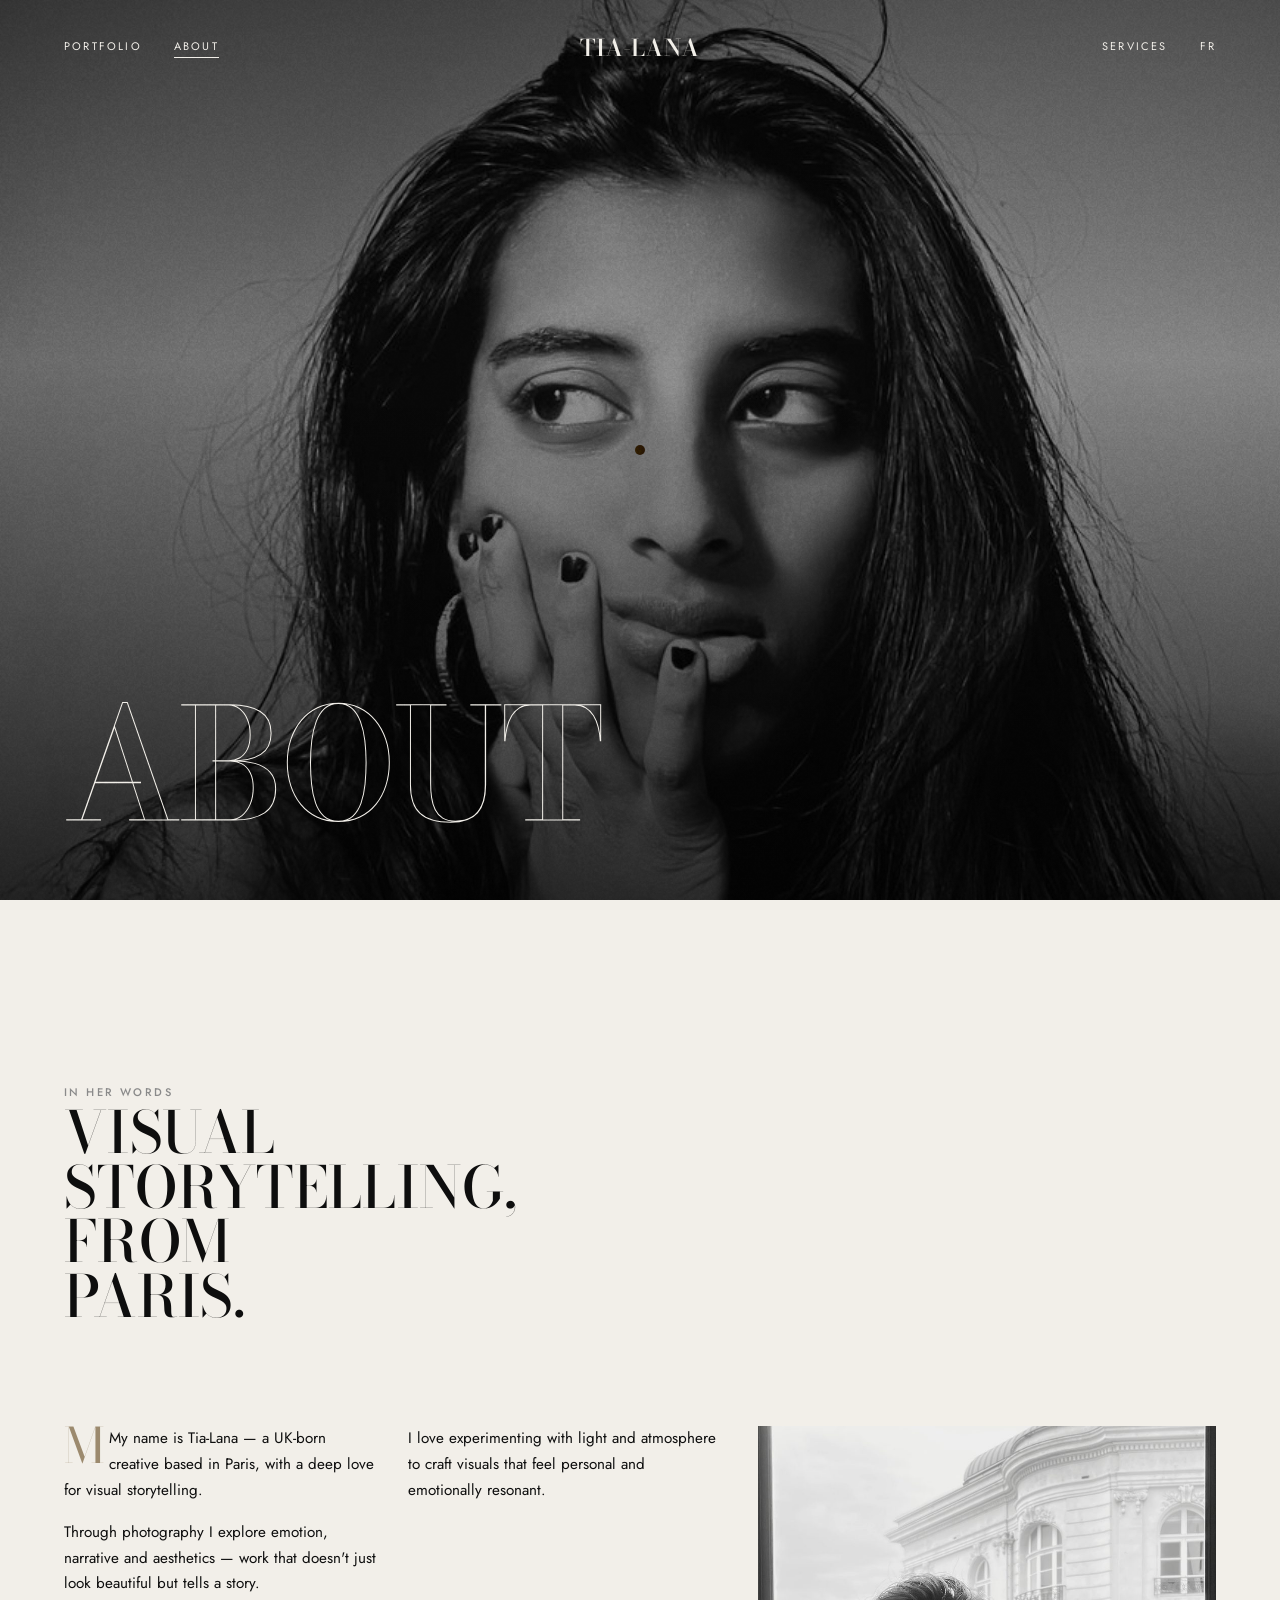
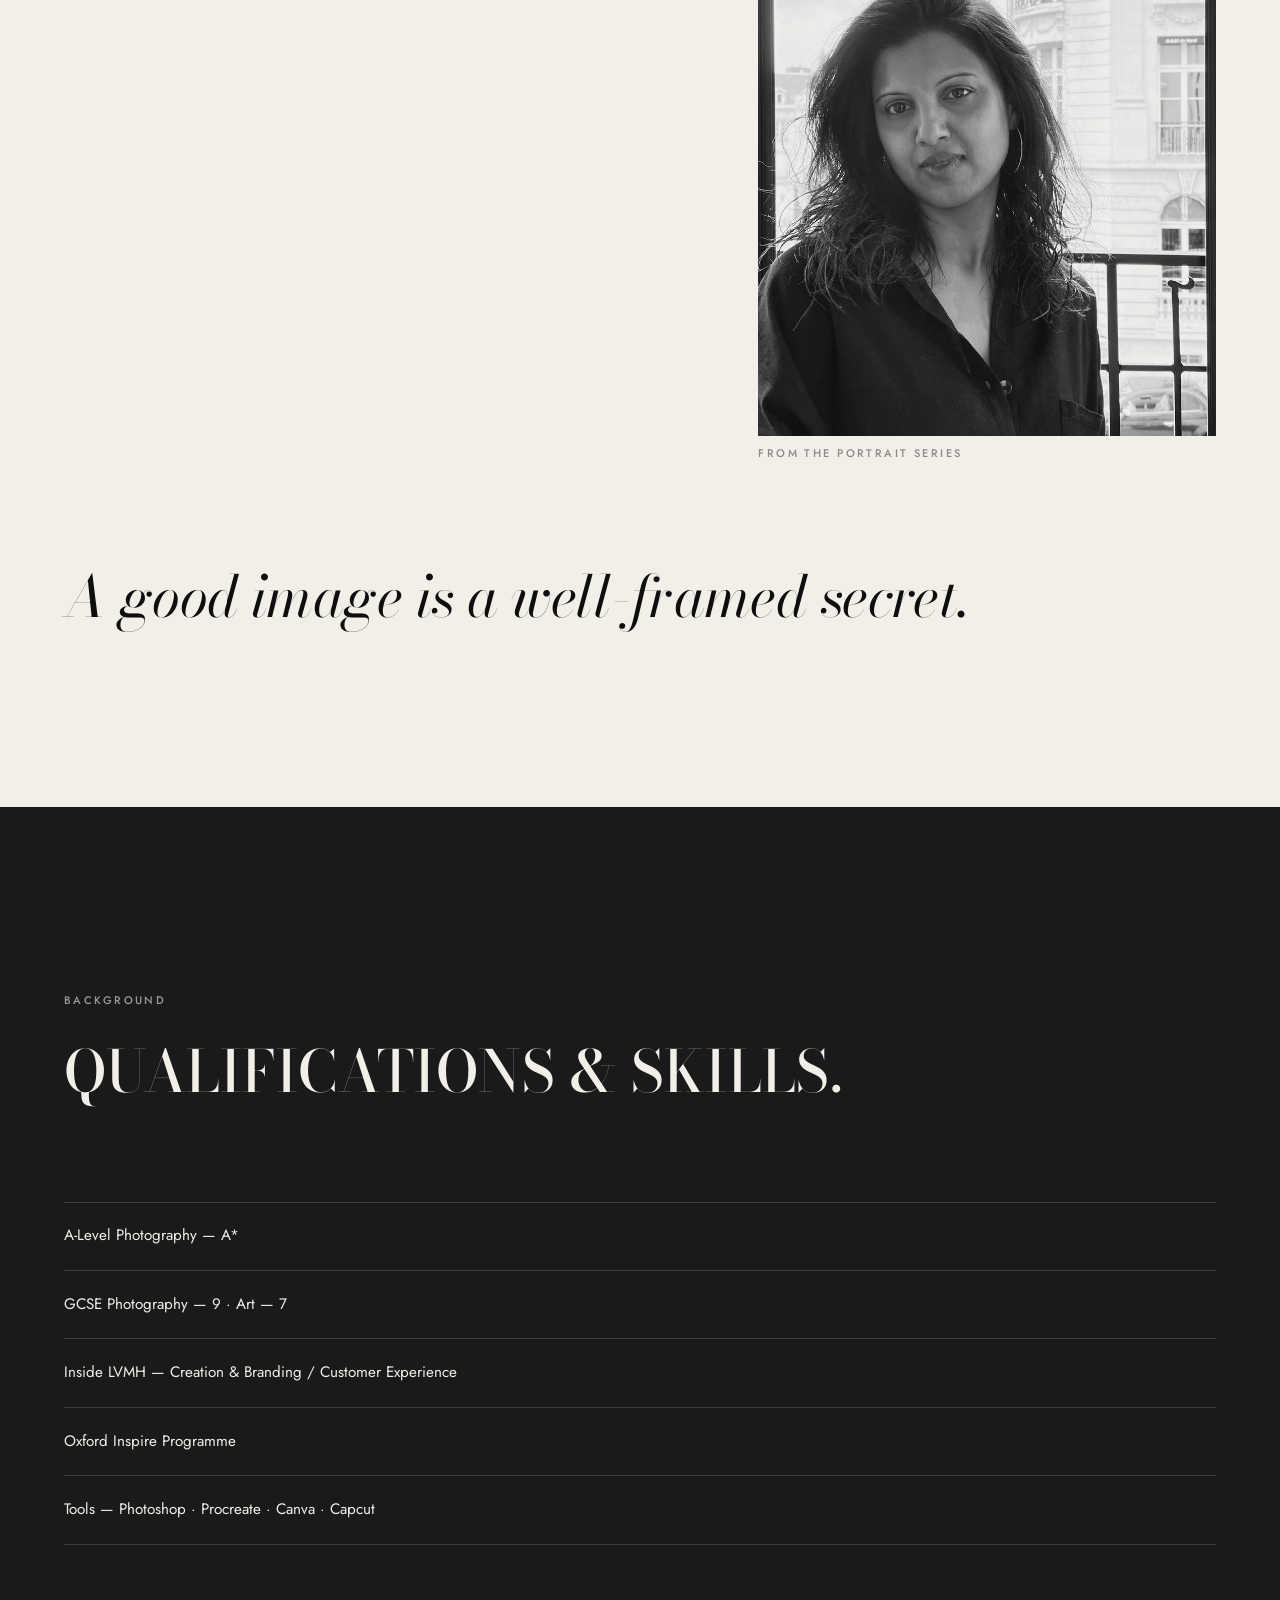
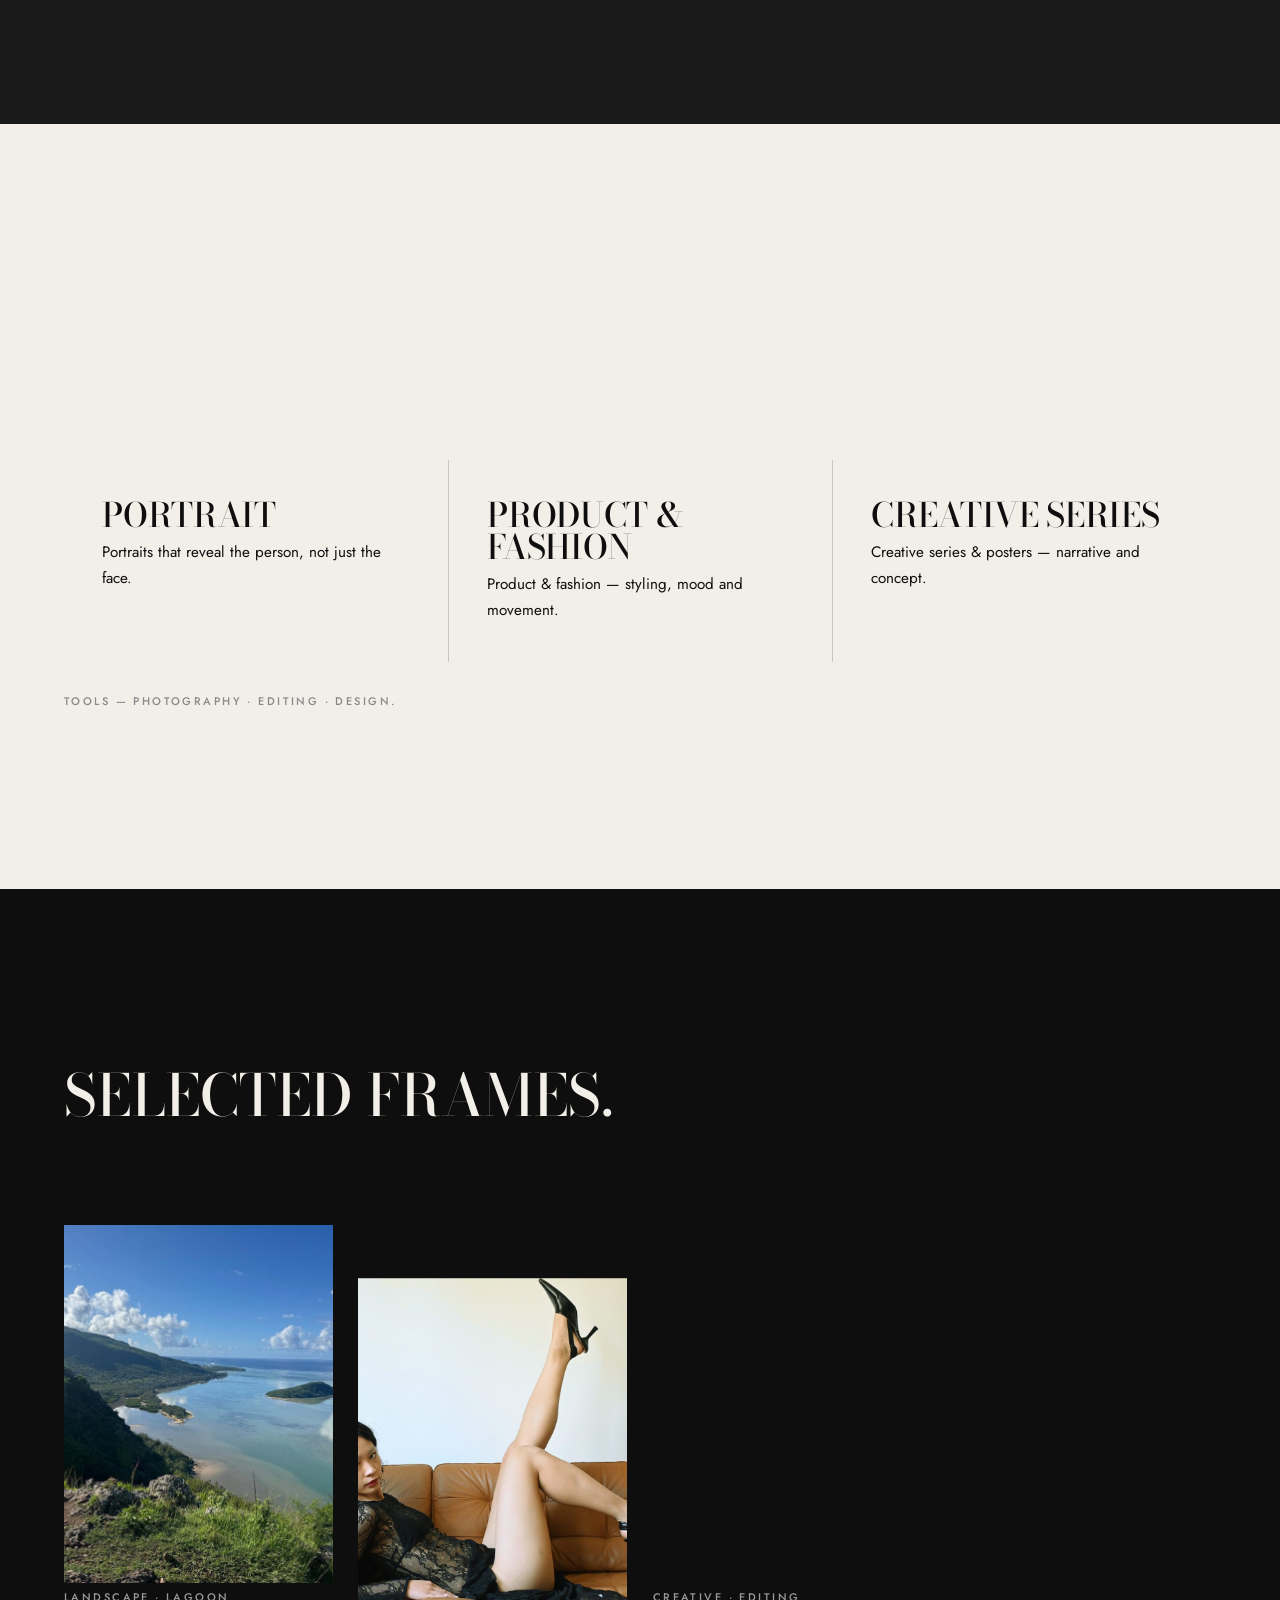
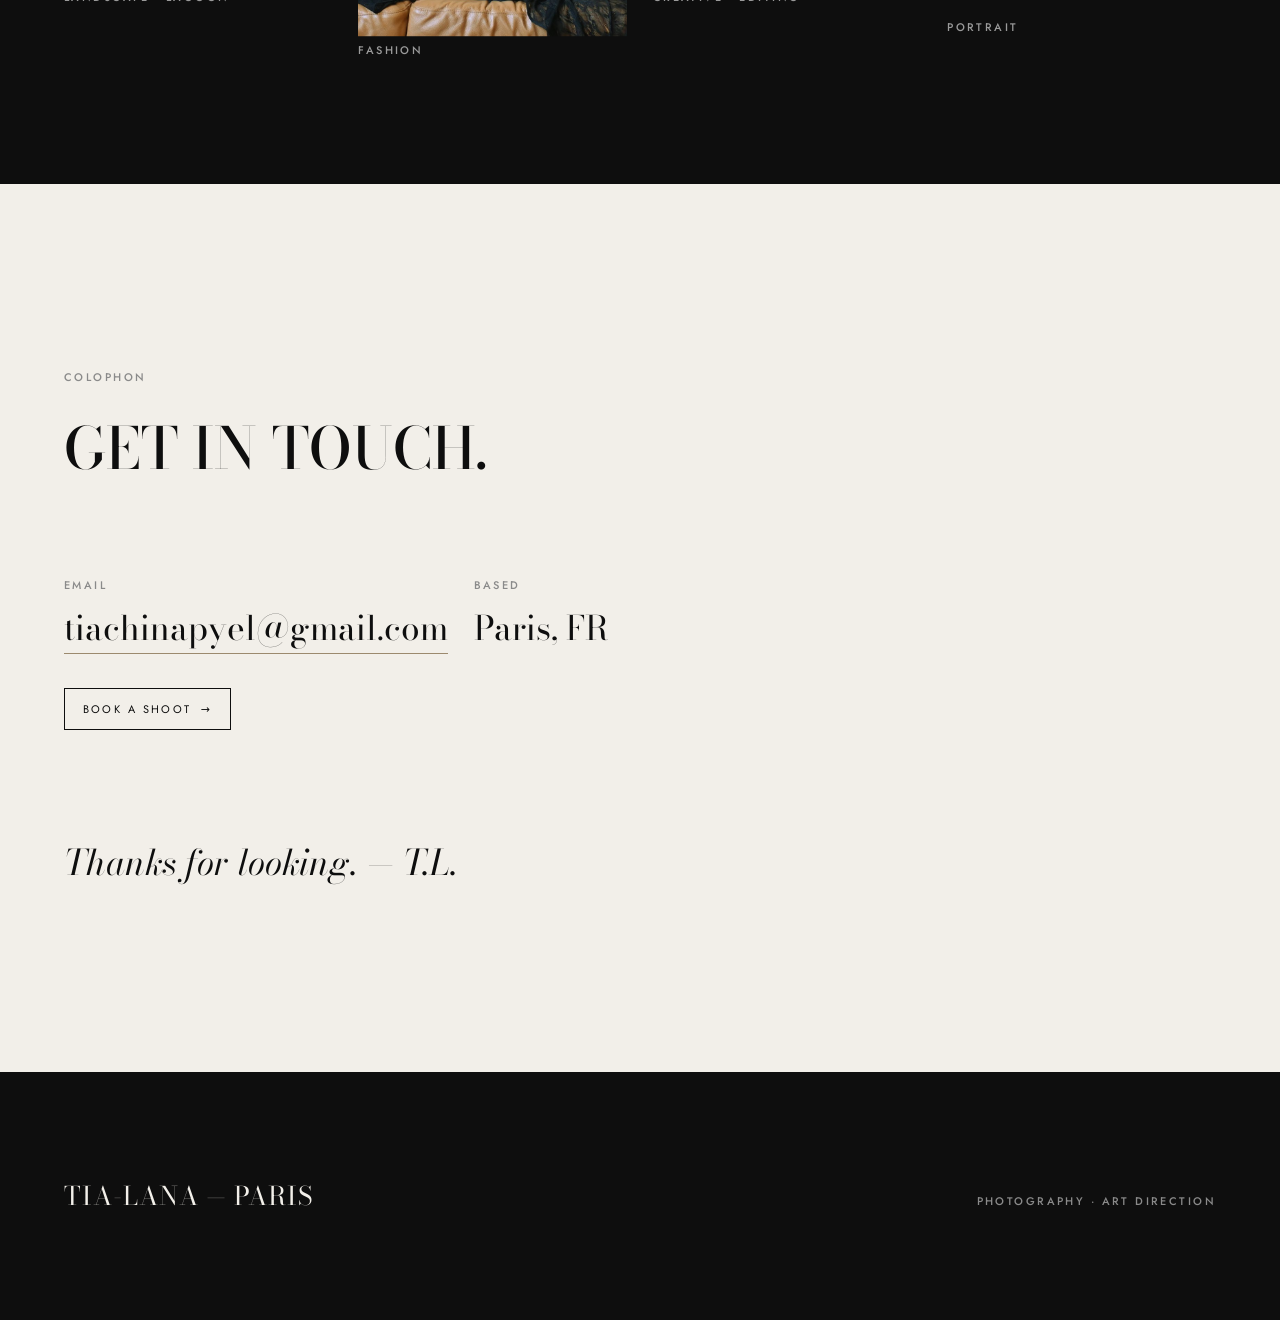
==== commit b130d64a: "Revision: couleur, vrai contenu portfolio, clarte (couleur + photos reelles) - Couleur : suppression" ====
--- a/about.html
+++ b/about.html
@@ -8,7 +8,7 @@
   <meta name="theme-color" content="#0e0e0e" />
   <meta property="og:title" content="About — Tia-Lana Chinapyel" />
   <meta property="og:description" content="Photographer & art director, Paris. The story, the craft, the career." />
-  <meta property="og:image" content="img/photography/pro/photo-b.png" />
+  <meta property="og:image" content="img/portfolio/tia-lana.jpg" />
 
   <link rel="preconnect" href="https://fonts.googleapis.com" />
   <link rel="preconnect" href="https://fonts.gstatic.com" crossorigin />
@@ -17,7 +17,7 @@
   <link rel="stylesheet" href="css/reset.css?v=12" />
   <link rel="stylesheet" href="css/tokens.css?v=15" />
   <link rel="stylesheet" href="css/typography.css?v=13" />
-  <link rel="stylesheet" href="css/styles.css?v=48" />
+  <link rel="stylesheet" href="css/styles.css?v=49" />
 </head>
 <body class="page-about">
   <a class="skip-link" href="#main" data-i18n="skip">Skip to content</a>
@@ -46,102 +46,86 @@
     <!-- 1. HERO -->
     <section class="about-hero">
       <div class="about-hero__bg" aria-hidden="true">
-        <img src="img/photography/pro/photo-b.png" alt="" width="1200" height="1500" fetchpriority="high" />
+        <img src="img/portfolio/tia-lana.jpg" alt="" width="869" height="869" fetchpriority="high" />
       </div>
       <h1 class="about-hero__title"><span class="outline" data-i18n="about.title">About</span></h1>
     </section>
 
-    <!-- 2. STATS -->
-    <section class="section section--light" style="padding-block:0">
-      <div class="stats wrap reveal">
-        <div class="stats__item"><p class="stats__num">2017</p><p class="stats__label label">Studio founded</p></div>
-        <div class="stats__item"><p class="stats__num">35mm</p><p class="stats__label label">Film & digital</p></div>
-        <div class="stats__item"><p class="stats__num">3</p><p class="stats__label label">Disciplines</p></div>
-        <div class="stats__item"><p class="stats__num">∞</p><p class="stats__label label">Curiosity</p></div>
-      </div>
-    </section>
-
-    <!-- 3. INTERVIEW -->
+    <!-- 2. BIO -->
     <section class="section section--light">
       <div class="wrap">
         <div class="interview__head reveal">
-          <span class="eyebrow" data-i18n="rd.interview">The interview</span>
-          <h2 data-i18n="rd.about_h1">Making images, morning &amp; night.</h2>
+          <span class="eyebrow" data-i18n="rd.interview">In her words</span>
+          <h2 data-i18n="rd.about_h1">Visual storytelling, from Paris.</h2>
         </div>
         <div class="interview__grid">
           <div class="interview__cols reveal">
-            <p><span class="drop">I</span><span data-i18n="rd.about_p1"> make images. Sometimes I capture them, sometimes I invent them. Photographer in the morning, art director in the afternoon — and the other way around the next day.</span></p>
-            <p data-i18n="rd.about_p2">I work between portrait, headshot and design. I like brands that have something to say and faces that don't lie. It starts with a notebook, a location scout, an idea jotted down too fast.</p>
-            <p data-i18n="rd.about_p3">Based in Paris, in love with grain and 35mm. A curious mind, always building.</p>
+            <p><span class="drop">M</span><span data-i18n="rd.about_p1">y name is Tia-Lana — a UK-born creative based in Paris, with a deep love for visual storytelling.</span></p>
+            <p data-i18n="rd.about_p2">Through photography I explore emotion, narrative and aesthetics — work that doesn't just look beautiful but tells a story.</p>
+            <p data-i18n="rd.about_p3">I love experimenting with light and atmosphere to craft visuals that feel personal and emotionally resonant.</p>
           </div>
           <figure class="interview__figure reveal d1">
-            <img src="img/photography/pro/photo-h.png" alt="Tia-Lana portrait, black and white" loading="lazy" decoding="async" width="600" height="800" />
-            <figcaption class="label">Self, between two takes · 35mm</figcaption>
+            <img src="img/portfolio/portrait-02.jpg" alt="Portrait by Tia-Lana" loading="lazy" decoding="async" width="600" height="800" />
+            <figcaption class="label">From the portrait series</figcaption>
           </figure>
         </div>
         <blockquote class="pull interview__quote reveal" data-i18n="rd.quote1">A good image is a well-framed secret.</blockquote>
       </div>
     </section>
 
-    <!-- 4. CAREER -->
+    <!-- 3. QUALIFICATIONS -->
     <section class="section section--charcoal">
       <div class="wrap">
         <div class="stack reveal" style="margin-bottom:var(--space-lg)">
-          <span class="eyebrow">Career</span>
-          <h2 data-i18n="rd.career">The career so far.</h2>
+          <span class="eyebrow" data-i18n="rd.quals_eyebrow">Background</span>
+          <h2 data-i18n="rd.quals_title">Qualifications &amp; skills.</h2>
         </div>
-        <div class="career">
-          <figure class="career__figure reveal">
-            <img src="img/photography/pro/photo-t.png" alt="On location at dawn" loading="lazy" decoding="async" width="800" height="1000" />
-            <figcaption class="label">On location, 7am — half the job is being there.</figcaption>
-          </figure>
-          <ul class="timeline reveal d1">
-            <li><span class="timeline__year">2017</span><span class="timeline__txt">Founded the studio — Paris.</span></li>
-            <li><span class="timeline__year">2019</span><span class="timeline__txt">First film-poster commissions.</span></li>
-            <li><span class="timeline__year">2021</span><span class="timeline__txt">Editorial &amp; brand direction.</span></li>
-            <li><span class="timeline__year">2023</span><span class="timeline__txt">Portrait series &amp; exhibitions.</span></li>
-            <li><span class="timeline__year">2026</span><span class="timeline__txt">Studio, full art direction.</span></li>
-          </ul>
+        <ul class="timeline reveal">
+          <li><span class="timeline__txt" data-i18n="rd.qual1">A-Level Photography — A*</span></li>
+          <li><span class="timeline__txt" data-i18n="rd.qual2">GCSE Photography — 9 · Art — 7</span></li>
+          <li><span class="timeline__txt" data-i18n="rd.qual3">Inside LVMH — Creation &amp; Branding / Customer Experience</span></li>
+          <li><span class="timeline__txt" data-i18n="rd.qual4">Oxford Inspire Programme</span></li>
+          <li><span class="timeline__txt" data-i18n="rd.qual5">Tools — Photoshop · Procreate · Canva · Capcut</span></li>
+        </ul>
+      </div>
+    </section>
+
+    <!-- 4. WHAT I SHOOT -->
+    <section class="section section--light">
+      <div class="wrap">
+        <h2 class="reveal" style="margin-bottom:var(--space-lg)" data-i18n="rd.ways">What I shoot.</h2>
+        <div class="ways reveal">
+          <div class="ways__col">
+            <h3 class="ways__name" data-i18n="series.portrait">Portrait</h3>
+            <p data-i18n="rd.way_portrait">Portraits that reveal the person, not just the face.</p>
+          </div>
+          <div class="ways__col">
+            <h3 class="ways__name" data-i18n="series.productfashion">Product &amp; Fashion</h3>
+            <p data-i18n="rd.way_headshot">Product &amp; fashion — styling, mood and movement.</p>
+          </div>
+          <div class="ways__col">
+            <h3 class="ways__name" data-i18n="series.creative">Creative Series</h3>
+            <p data-i18n="rd.way_design">Creative series &amp; posters — narrative and concept.</p>
+          </div>
+        </div>
+        <p class="ways__tools label reveal">Tools — <span data-i18n="rd.tools">Photography · editing · design.</span></p>
+      </div>
+    </section>
+
+    <!-- 5. SELECTED FRAMES -->
+    <section class="section section--dark">
+      <div class="wrap">
+        <h2 class="reveal" style="margin-bottom:var(--space-lg)" data-i18n="rd.wall">Selected frames.</h2>
+        <div class="wall reveal">
+          <figure><img src="img/portfolio/landscape-01.jpg" alt="Lagoon landscape" loading="lazy" decoding="async" width="600" height="450" /><figcaption class="label">Landscape · lagoon</figcaption></figure>
+          <figure><img src="img/portfolio/fashion-01.jpg" alt="Fashion portrait" loading="lazy" decoding="async" width="600" height="520" /><figcaption class="label">Fashion</figcaption></figure>
+          <figure><img src="img/portfolio/editing-01.jpg" alt="Editing experimentation" loading="lazy" decoding="async" width="600" height="580" /><figcaption class="label">Creative · editing</figcaption></figure>
+          <figure><img src="img/portfolio/portrait-03.jpg" alt="Portrait gesture" loading="lazy" decoding="async" width="600" height="400" /><figcaption class="label">Portrait</figcaption></figure>
         </div>
       </div>
     </section>
 
-    <!-- 5. THREE WAYS -->
-    <section class="section section--light">
-      <div class="wrap">
-        <h2 class="reveal" style="margin-bottom:var(--space-lg)" data-i18n="rd.ways">Three ways to look.</h2>
-        <div class="ways reveal">
-          <div class="ways__col">
-            <h3 class="ways__name" data-i18n="series.portrait">Portrait</h3>
-            <p data-i18n="rd.way_portrait">Editorial &amp; personal, shot on 35mm.</p>
-          </div>
-          <div class="ways__col">
-            <h3 class="ways__name" data-i18n="series.headshot">Headshot</h3>
-            <p data-i18n="rd.way_headshot">Studio — clean, honest, timeless.</p>
-          </div>
-          <div class="ways__col">
-            <h3 class="ways__name" data-i18n="series.design">Design</h3>
-            <p data-i18n="rd.way_design">Posters, brand systems, editions.</p>
-          </div>
-        </div>
-        <p class="ways__tools label reveal">Tools — <span data-i18n="rd.tools">35mm · medium format · print.</span></p>
-      </div>
-    </section>
-
-    <!-- 6. ON THE WALL -->
-    <section class="section section--dark">
-      <div class="wrap">
-        <h2 class="reveal" style="margin-bottom:var(--space-lg)" data-i18n="rd.wall">On the wall.</h2>
-        <div class="wall reveal">
-          <figure><img src="img/photography/pro/photo-c.png" alt="Rooftop portrait" loading="lazy" decoding="async" width="600" height="800" /><figcaption class="label">Rooftop · Paris</figcaption></figure>
-          <figure><img src="img/photography/pro/photo-g.png" alt="Studio headshot" loading="lazy" decoding="async" width="600" height="800" /><figcaption class="label">Headshot · studio</figcaption></figure>
-          <figure><img src="img/photography/pro/photo-u.png" alt="Film poster Henry" loading="lazy" decoding="async" width="600" height="800" /><figcaption class="label">Poster · Henry</figcaption></figure>
-          <figure><img src="img/photography/pro/photo-q.png" alt="Editorial red" loading="lazy" decoding="async" width="600" height="800" /><figcaption class="label">Editorial · red</figcaption></figure>
-        </div>
-      </div>
-    </section>
-
-    <!-- 7. CONTACT -->
+    <!-- 6. CONTACT -->
     <section class="section section--light">
       <div class="wrap">
         <div class="stack reveal" style="margin-bottom:var(--space-lg)">
@@ -149,8 +133,7 @@
           <h2 data-i18n="rd.contact_h">Get in touch.</h2>
         </div>
         <dl class="contact__grid reveal">
-          <div class="contact__item"><dt class="label">Email</dt><dd><a href="mailto:hello@tia-lana.example">hello@tia-lana.example</a></dd></div>
-          <div class="contact__item"><dt class="label">Instagram</dt><dd><a href="https://instagram.com/" target="_blank" rel="noopener" data-no-transition>@tia-lana</a></dd></div>
+          <div class="contact__item"><dt class="label">Email</dt><dd><a href="mailto:tiachinapyel@gmail.com">tiachinapyel@gmail.com</a></dd></div>
           <div class="contact__item"><dt class="label">Based</dt><dd>Paris, FR</dd></div>
         </dl>
         <p style="margin-top:var(--space-md)"><a class="btn" href="services.html"><span data-i18n="fab.book">Book a shoot</span> <span class="btn__arrow">→</span></a></p>
@@ -166,7 +149,7 @@
     </div>
   </footer>
 
-  <script type="module" src="js/i18n.js?v=12"></script>
+  <script type="module" src="js/i18n.js?v=13"></script>
   <script type="module" src="js/main.js?v=12"></script>
   <script type="module" src="js/cursor.js?v=12"></script>
   <script type="module" src="js/transitions.js?v=12"></script>
--- a/css/styles.css
+++ b/css/styles.css
@@ -234,7 +234,7 @@
 /* bloc bio — collage asymétrique */
 .bio__grid { display: grid; grid-template-columns: repeat(12, 1fr); gap: clamp(1rem,2.5vw,2rem); align-items: center; }
 .bio__photos { grid-column: 1 / 7; position: relative; aspect-ratio: 1 / 1; }
-.bio__photos img { position: absolute; object-fit: cover; box-shadow: 0 30px 60px -30px rgba(0,0,0,0.6); filter: grayscale(1) contrast(1.05); }
+.bio__photos img { position: absolute; object-fit: cover; box-shadow: 0 30px 60px -30px rgba(0,0,0,0.6); }
 .bio__photos img:nth-child(1) { left: 0; top: 6%; width: 58%; aspect-ratio: 3/4; }
 .bio__photos img:nth-child(2) { right: 4%; top: 0; width: 42%; aspect-ratio: 3/4; z-index: 2; }
 .bio__photos img:nth-child(3) { left: 24%; bottom: 0; width: 46%; aspect-ratio: 4/3; z-index: 3; }
@@ -245,11 +245,19 @@
 .preview__head { display: flex; justify-content: space-between; align-items: flex-end; flex-wrap: wrap; gap: 1rem; margin-bottom: var(--space-lg); }
 .preview__grid { display: grid; grid-template-columns: repeat(3, 1fr); gap: clamp(1.4rem, 3vw, 3rem); }
 .print { background: var(--bone); padding: 0.8rem 0.8rem 2.4rem; box-shadow: 0 24px 50px -28px rgba(0,0,0,0.55); display: block; }
-.print img { width: 100%; aspect-ratio: 3/4; object-fit: cover; filter: grayscale(1) contrast(1.04); transition: filter var(--dur) var(--ease), transform var(--dur-slow) var(--ease); }
-.print:hover img { filter: grayscale(0.2) contrast(1.06); transform: scale(1.03); }
+.print img { width: 100%; aspect-ratio: 3/4; object-fit: cover; transition: filter var(--dur) var(--ease), transform var(--dur-slow) var(--ease); }
+.print:hover img { filter: brightness(1.04) contrast(1.02); transform: scale(1.03); }
 .print__cap { display: flex; justify-content: space-between; align-items: baseline; margin-top: 0.9rem; }
 .print__name { font-family: var(--font-display); font-size: var(--fs-h3); text-transform: uppercase; }
 .print__meta { color: var(--muted); }
+/* responsivité home : collage bio + aperçu séries */
+@media (max-width: 860px) { .preview__grid { grid-template-columns: repeat(2, 1fr); } }
+@media (max-width: 560px) { .preview__grid { grid-template-columns: 1fr; } }
+@media (max-width: 820px) {
+  .bio__grid { grid-template-columns: 1fr; gap: clamp(2rem, 7vw, 3rem); }
+  .bio__photos { grid-column: 1 / -1; width: 100%; max-width: 460px; margin-inline: auto; }
+  .bio__text { grid-column: 1 / -1; }
+}
 
 /* citation pleine largeur sur photo sombre */
 .feature { position: relative; min-height: 70svh; display: grid; place-items: center; text-align: center; color: var(--bone); overflow: hidden; }
@@ -265,44 +273,39 @@
 .work-head { padding-top: clamp(7rem, 16vh, 11rem); }
 .worklist { position: relative; }
 .worklist__item {
-  display: grid; grid-template-columns: auto 1fr auto; align-items: center; gap: clamp(1rem,3vw,3rem);
-  padding-block: clamp(1.4rem, 4vw, 3rem); border-top: 1px solid var(--rule);
+  display: grid; grid-template-columns: auto minmax(130px, 200px) 1fr; align-items: center;
+  gap: clamp(1rem, 3vw, 2.6rem);
+  padding-block: clamp(1.4rem, 3.5vw, 2.6rem); border-top: 1px solid var(--rule);
   transition: color var(--dur) var(--ease);
 }
 .worklist__item:last-child { border-bottom: 1px solid var(--rule); }
-.worklist__num { font-family: var(--font-text); font-size: var(--fs-label); letter-spacing: 0.2em; color: var(--muted); }
-.worklist__title { font-family: var(--font-display); text-transform: uppercase; font-size: clamp(2rem, 7vw, 5rem); line-height: 0.9; letter-spacing: -0.01em; transition: transform var(--dur) var(--ease); }
+.worklist__num { font-family: var(--font-text); font-size: var(--fs-label); letter-spacing: 0.2em; color: var(--muted); align-self: start; padding-top: 0.4rem; }
+.worklist__thumb { display: block; aspect-ratio: 4/5; overflow: hidden; background: rgba(var(--ink-rgb),0.06); }
+.worklist__thumb img { width: 100%; height: 100%; object-fit: cover; transition: transform var(--dur-slow) var(--ease); }
+.worklist__item:hover .worklist__thumb img { transform: scale(1.05); }
+.worklist__body { display: flex; flex-direction: column; gap: 0.6rem; }
+.worklist__title { font-family: var(--font-display); text-transform: uppercase; font-size: clamp(1.9rem, 5.5vw, 4rem); line-height: 0.92; letter-spacing: -0.01em; transition: color var(--dur) var(--ease), transform var(--dur) var(--ease); }
+.worklist__item:hover .worklist__title { color: var(--accent); }
 .worklist__meta { font-family: var(--font-text); font-size: var(--fs-label); letter-spacing: 0.2em; text-transform: uppercase; color: var(--muted); }
-.worklist__thumb { display: none; } /* mobile only, injected */
-@media (hover: hover) and (pointer: fine) {
-  .worklist__item:hover .worklist__title { transform: translateX(1.2rem); color: var(--accent); }
-}
-.worklist__cursor {
-  position: fixed; top: 0; left: 0; width: 240px; aspect-ratio: 3/4; z-index: 400;
-  pointer-events: none; opacity: 0; transform: translate(-50%,-50%) scale(0.9);
-  transition: opacity var(--dur) var(--ease), transform var(--dur) var(--ease);
-  box-shadow: 0 30px 60px -28px rgba(0,0,0,0.6);
-}
-.worklist__cursor.show { opacity: 1; transform: translate(-50%,-50%) scale(1); }
-.worklist__cursor img { width: 100%; height: 100%; object-fit: cover; filter: grayscale(1) contrast(1.05); }
-@media (max-width: 820px) {
-  .worklist__item { grid-template-columns: auto 1fr; }
-  .worklist__meta { display: none; }
-  .worklist__thumb { display: block; grid-column: 1 / -1; margin-top: 1rem; aspect-ratio: 16/9; }
-  .worklist__thumb img { width: 100%; height: 100%; object-fit: cover; filter: grayscale(1) contrast(1.05); }
-  .worklist__cursor { display: none; }
+.worklist__desc { font-size: var(--fs-body); color: var(--fg); max-width: 50ch; }
+@media (max-width: 640px) {
+  .worklist__item { grid-template-columns: 120px 1fr; column-gap: 1.1rem; }
+  .worklist__num { display: none; }
+  .worklist__desc { font-size: 0.95rem; }
 }
 
 /* ===== 11. SERIES — galerie + lightbox ==================== */
-.series-head { padding-top: clamp(7rem, 16vh, 11rem); display: flex; justify-content: space-between; align-items: flex-end; flex-wrap: wrap; gap: 1rem; }
+.page-series #main { padding-top: clamp(5rem, 9vh, 6.5rem); }
+.series-head { display: flex; justify-content: space-between; align-items: flex-end; flex-wrap: wrap; gap: 1rem; }
 .series-head__back { color: var(--muted); }
-.series-head__title { font-family: var(--font-display); text-transform: uppercase; font-size: var(--fs-hero); }
+.series-head__title { font-family: var(--font-display); text-transform: uppercase; font-size: var(--fs-hero); line-height: 0.9; }
 .series-head__sub { font-family: var(--font-display); font-style: italic; color: var(--muted); }
+.series-head__intro { max-width: 60ch; margin-top: var(--space-md); color: var(--fg); font-size: var(--fs-body); }
 
 .gallery { display: grid; grid-template-columns: repeat(12, 1fr); gap: clamp(1rem, 2.2vw, 2rem); margin-top: var(--space-lg); }
 .gallery__fig { margin: 0; position: relative; overflow: hidden; cursor: pointer; }
-.gallery__fig img { width: 100%; height: 100%; object-fit: cover; filter: grayscale(1) contrast(1.04); transition: transform var(--dur-slow) var(--ease), filter var(--dur) var(--ease); }
-.gallery__fig:hover img { transform: scale(1.04); filter: grayscale(0.25); }
+.gallery__fig img { width: 100%; height: 100%; object-fit: cover; transition: transform var(--dur-slow) var(--ease), filter var(--dur) var(--ease); }
+.gallery__fig:hover img { transform: scale(1.04); filter: brightness(1.04); }
 .gallery__cap { position: absolute; left: 0; bottom: 0; padding: 0.7rem 0.9rem; color: var(--bone);
   font-family: var(--font-text); font-size: var(--fs-label); letter-spacing: 0.18em; text-transform: uppercase;
   opacity: 0; transform: translateY(8px); transition: opacity var(--dur) var(--ease), transform var(--dur) var(--ease);
@@ -361,7 +364,7 @@
 .interview__cols p { font-size: var(--fs-body); margin-bottom: 1rem; break-inside: avoid; }
 .interview__cols .drop { float: left; font-family: var(--font-display); font-size: 3.2em; line-height: 0.66; padding: 0.06em 0.1em 0 0; color: var(--accent); }
 .interview__figure { grid-column: 8 / 13; margin: 0; }
-.interview__figure img { width: 100%; aspect-ratio: 3/4; object-fit: cover; filter: grayscale(1) contrast(1.05); }
+.interview__figure img { width: 100%; aspect-ratio: 3/4; object-fit: cover; }
 .interview__figure figcaption { color: var(--muted); margin-top: 0.6rem; }
 .interview__quote { margin-top: var(--space-lg); }
 @media (max-width: 820px) { .interview__cols, .interview__figure { grid-column: 1 / -1; } .interview__cols { columns: 1; } .interview__figure { margin-top: 1.6rem; } }
@@ -389,7 +392,7 @@
 /* on the wall — planche contact */
 .wall { display: grid; grid-template-columns: repeat(4,1fr); gap: clamp(0.8rem,2vw,1.6rem); }
 .wall figure { margin: 0; }
-.wall img { width: 100%; aspect-ratio: 3/4; object-fit: cover; filter: grayscale(1) contrast(1.05); }
+.wall img { width: 100%; aspect-ratio: 3/4; object-fit: cover; }
 .wall figcaption { color: var(--muted); margin-top: 0.4rem; }
 .wall figure:nth-child(2) { transform: translateY(14%); }
 .wall figure:nth-child(4) { transform: translateY(8%); }
@@ -405,11 +408,16 @@
 @media (max-width: 720px) { .contact__grid { grid-template-columns: 1fr; } }
 
 /* ===== 13. SERVICES ====================================== */
-.svc-hero { padding-top: clamp(8rem, 18vh, 12rem); }
+/* sections resserrées pour un enchaînement lisible hero → formules → formulaire */
+.page-services .section { padding-block: var(--space-lg); }
+.svc-hero { padding-top: clamp(5.5rem, 10vh, 7rem); padding-bottom: 0; }
 .svc-hero__title { font-family: var(--font-display); font-weight: 600; text-transform: uppercase; font-size: var(--fs-giant); line-height: 0.85; }
 .svc-hero__sub { font-family: var(--font-display); font-style: italic; font-size: var(--fs-lead); color: var(--muted); margin-top: 1rem; max-width: 42ch; }
-
-.packages { display: grid; grid-template-columns: repeat(3,1fr); margin-top: var(--space-lg); }
+.svc-hero__cue { display: inline-flex; align-items: center; gap: 0.6em; margin-top: clamp(1.4rem, 3vw, 2.2rem);
+  font-family: var(--font-text); font-size: var(--fs-label); letter-spacing: 0.2em; text-transform: uppercase; color: var(--muted); }
+.packages-head { margin-bottom: var(--space-md); }
+
+.packages { display: grid; grid-template-columns: repeat(3,1fr); margin-top: var(--space-md); }
 .package { position: relative; padding: clamp(1.6rem,3vw,2.6rem); border-left: 1px solid var(--rule); display: flex; flex-direction: column; gap: 0.6rem; }
 .package:first-child { border-left: none; }
 .package--pop { background: rgba(var(--accent-rgb), 0.08); }
@@ -421,7 +429,7 @@
 .package__price { font-family: var(--font-display); font-size: clamp(2rem,4vw,3rem); line-height: 1; }
 .package__dur { color: var(--muted); }
 .package__img { aspect-ratio: 4/3; margin: 0.6rem 0; }
-.package__img img { width: 100%; height: 100%; object-fit: cover; filter: grayscale(1) contrast(1.05); }
+.package__img img { width: 100%; height: 100%; object-fit: cover; }
 .package ul { list-style: none; display: flex; flex-direction: column; gap: 0.4rem; }
 .package ul li { padding-left: 1.2em; position: relative; }
 .package ul li::before { content: "—"; position: absolute; left: 0; color: var(--accent); }
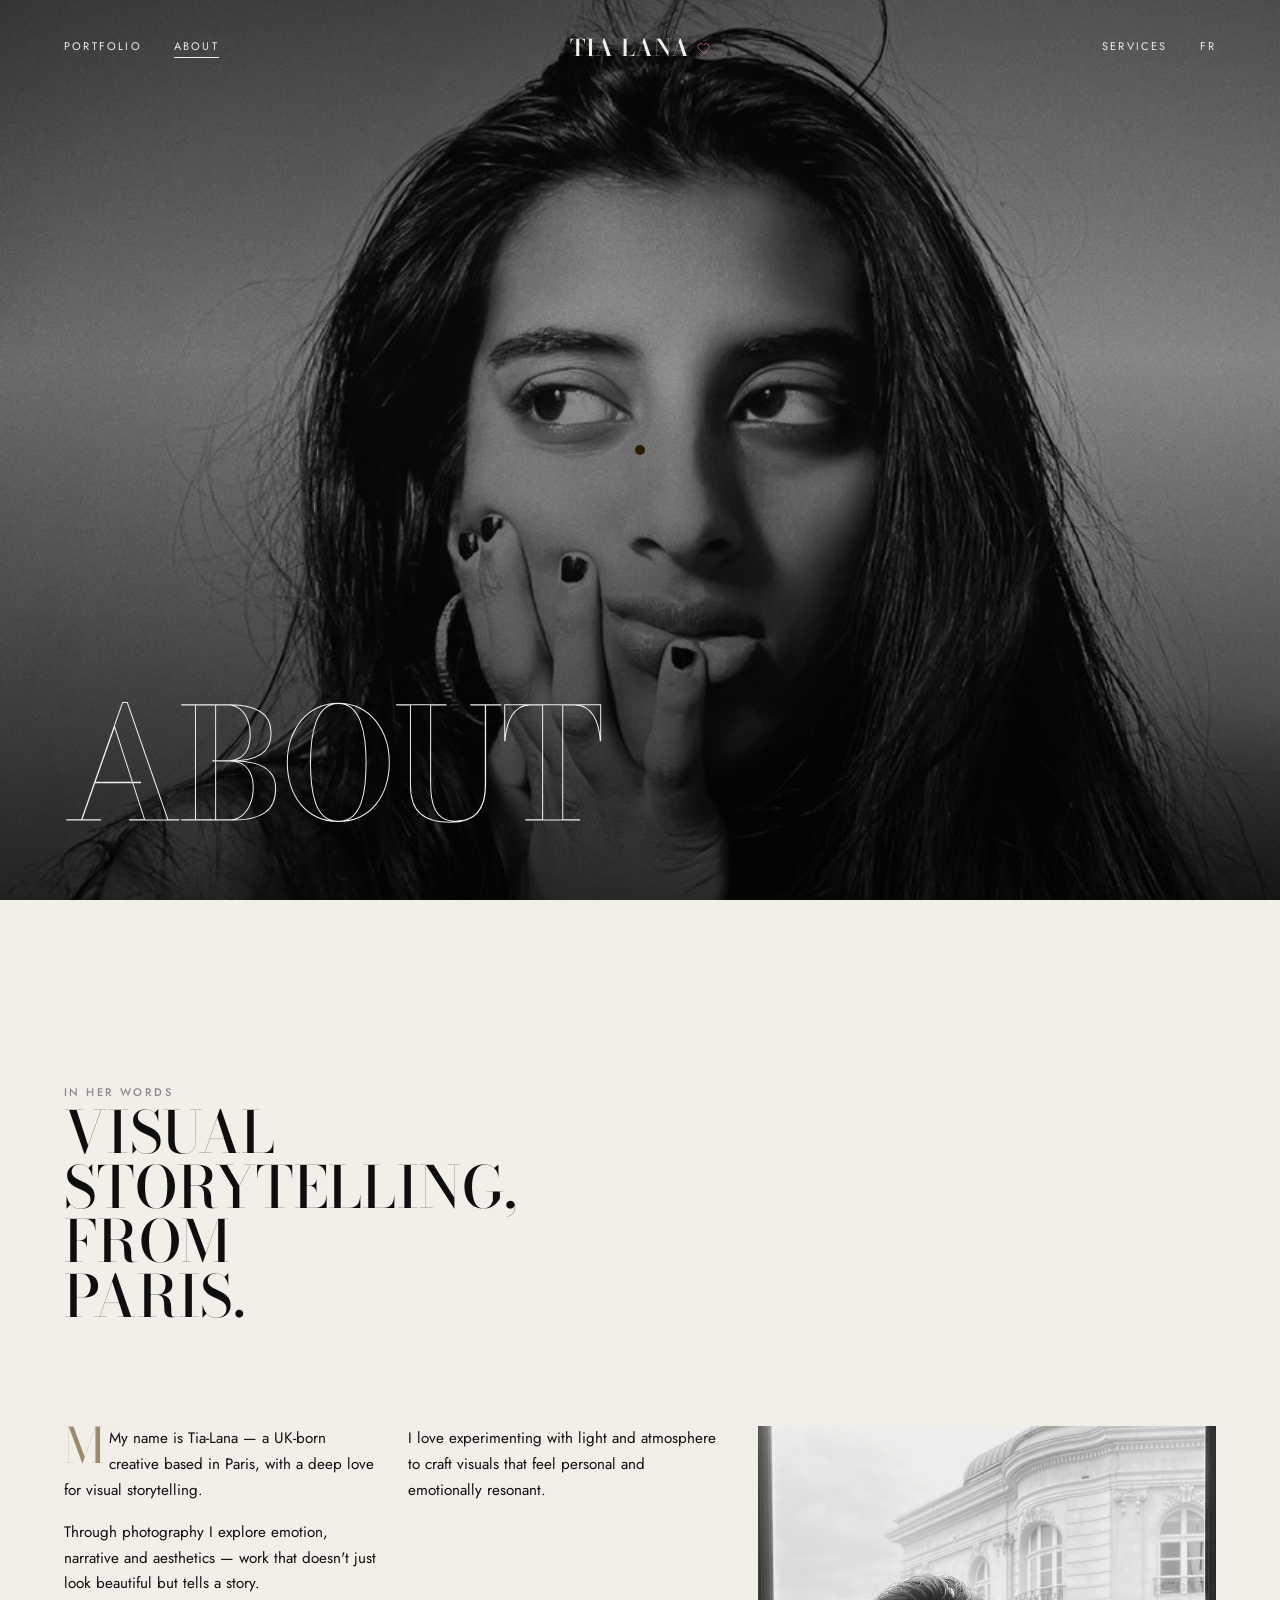
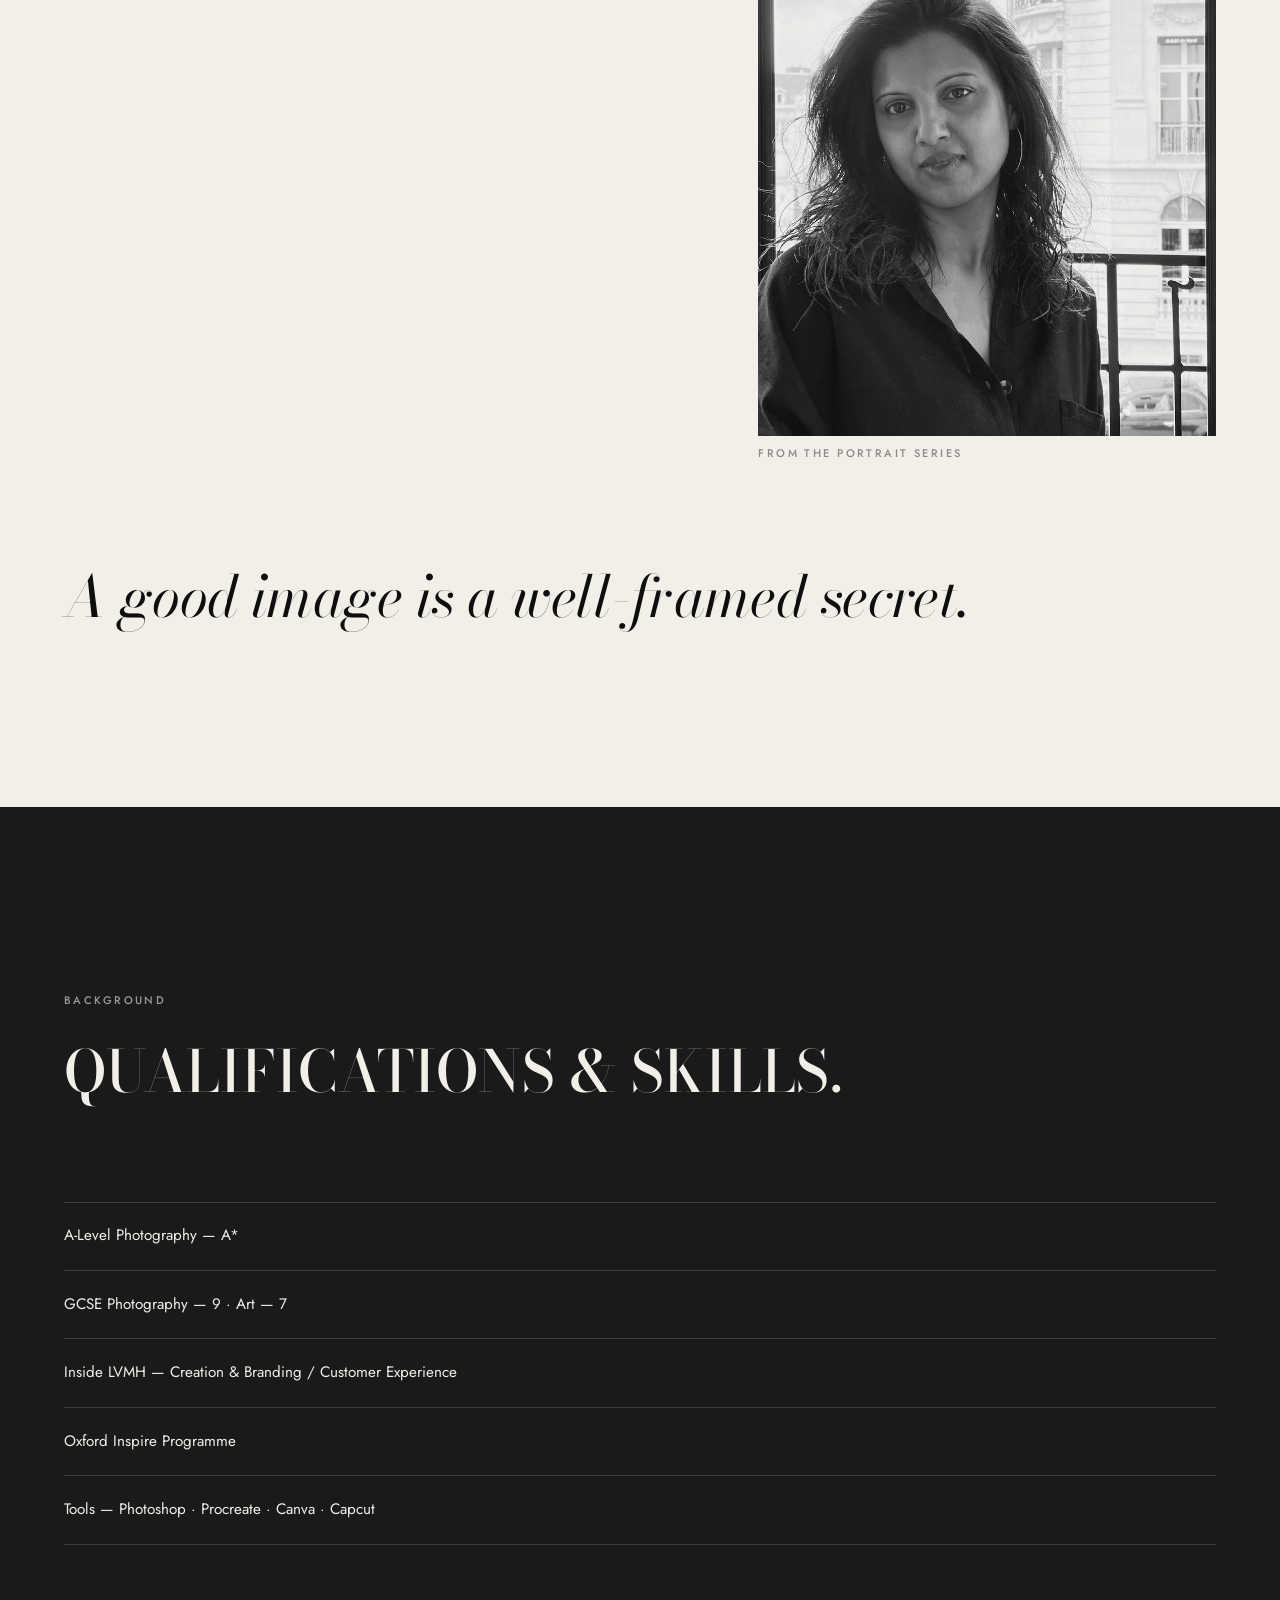
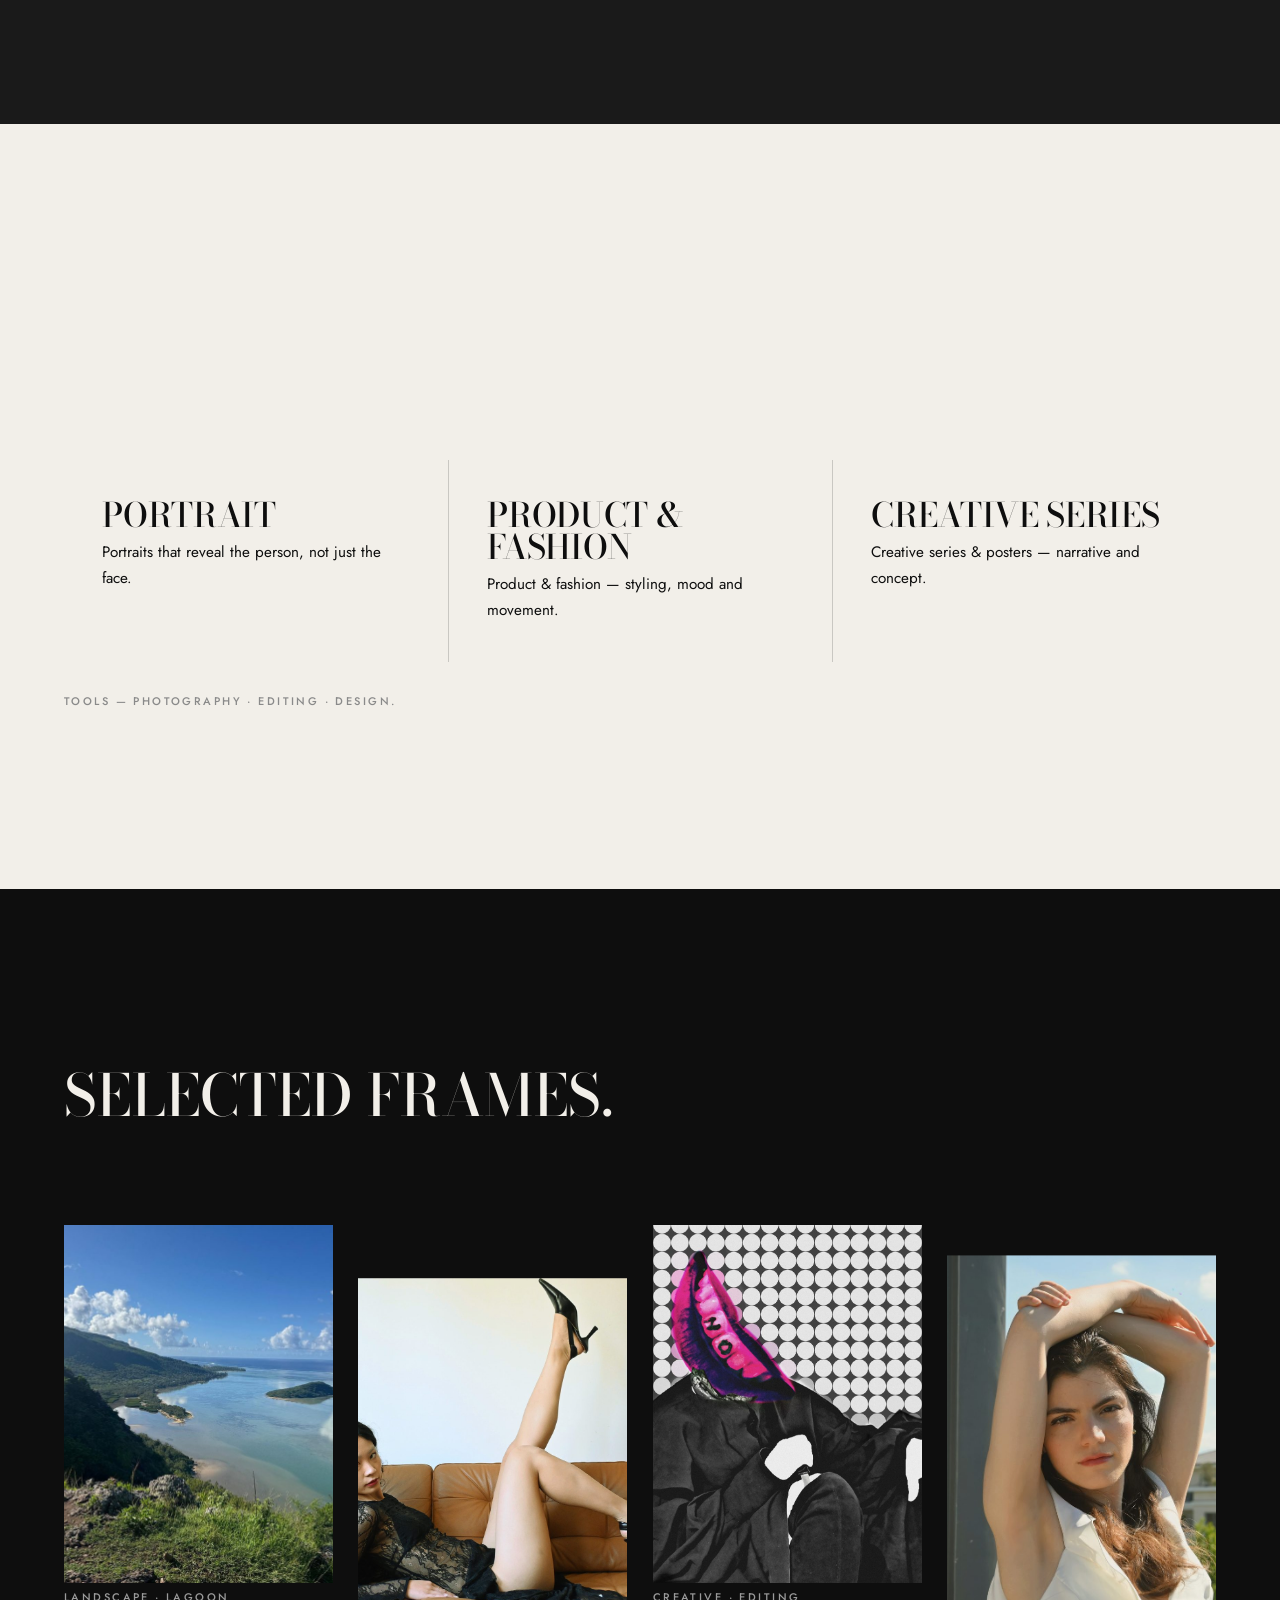
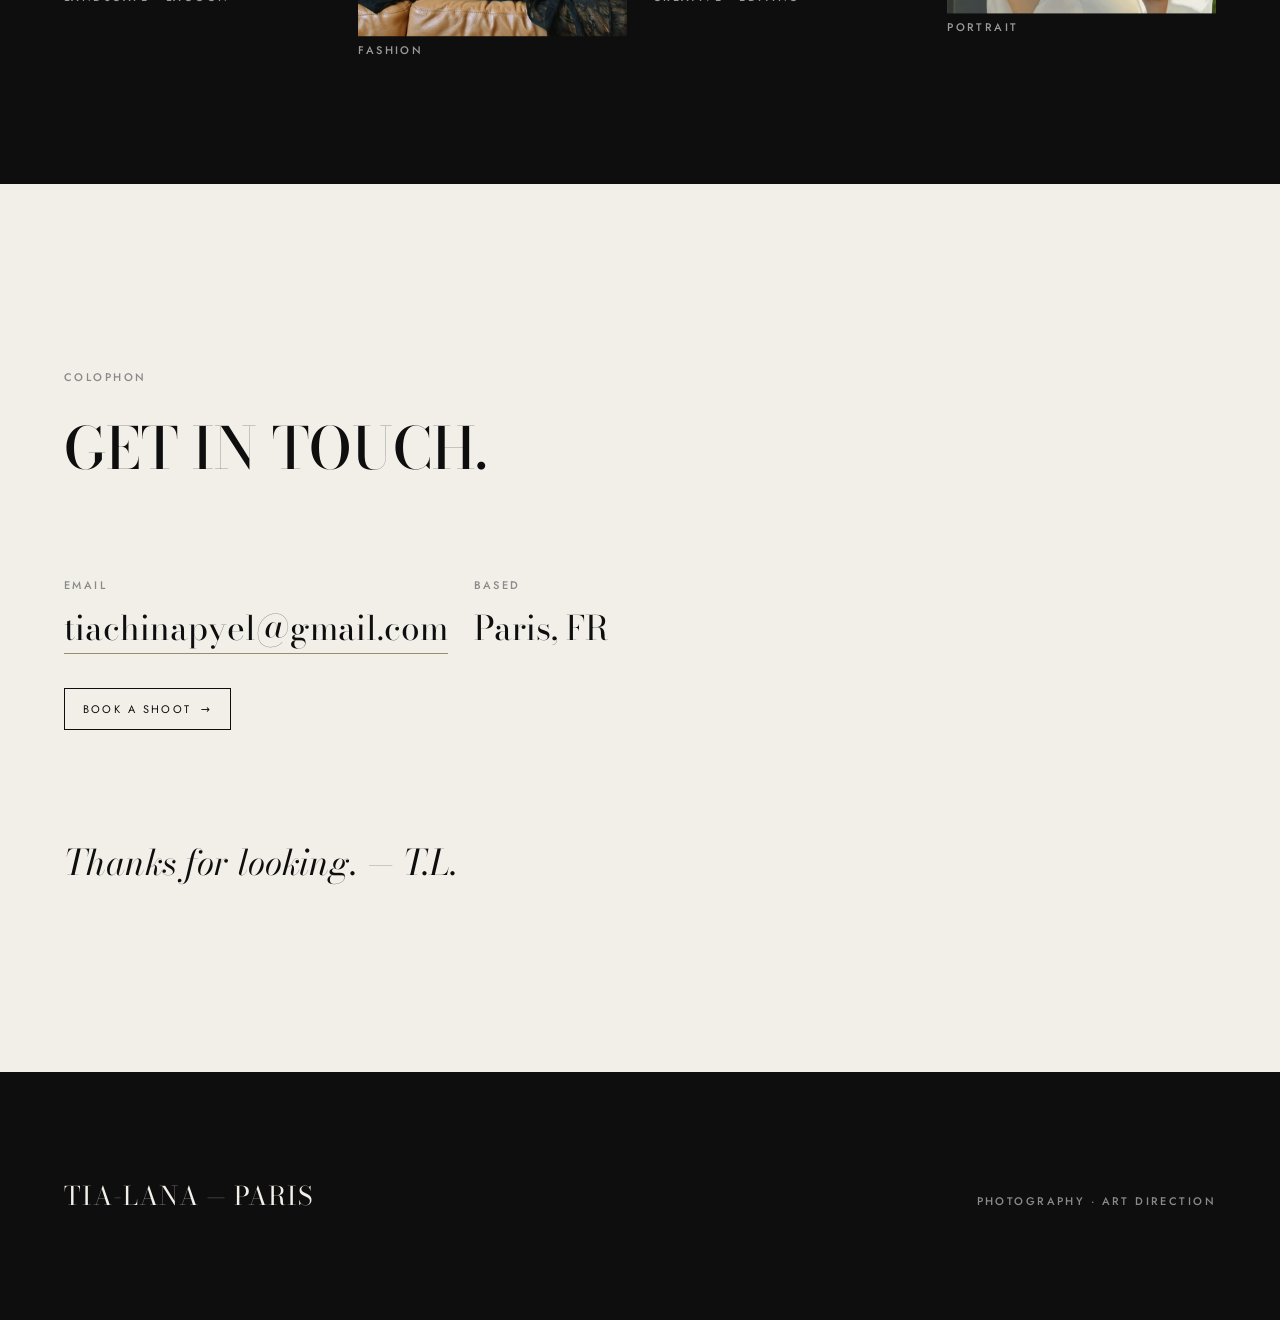
==== commit 42b99890: "Easter egg : petit coeur a cote du logo -> page lettre love.html - Coeur rose battant (.nav__heart) " ====
--- a/about.html
+++ b/about.html
@@ -17,7 +17,7 @@
   <link rel="stylesheet" href="css/reset.css?v=12" />
   <link rel="stylesheet" href="css/tokens.css?v=15" />
   <link rel="stylesheet" href="css/typography.css?v=13" />
-  <link rel="stylesheet" href="css/styles.css?v=49" />
+  <link rel="stylesheet" href="css/styles.css?v=50" />
 </head>
 <body class="page-about">
   <a class="skip-link" href="#main" data-i18n="skip">Skip to content</a>
@@ -28,7 +28,12 @@
       <a href="work.html" data-i18n="nav.work">Portfolio</a>
       <a href="about.html" aria-current="page" data-i18n="nav.about">About</a>
     </nav>
-    <a class="nav__logo" href="index.html">Tia-Lana</a>
+    <div class="nav__logo-wrap">
+      <a class="nav__logo" href="index.html">Tia-Lana</a>
+      <button id="loveHeart" class="nav__heart" type="button" aria-label="A little something">
+        <svg viewBox="0 0 24 24" fill="none" stroke="currentColor" stroke-width="1.4" stroke-linecap="round" stroke-linejoin="round" aria-hidden="true"><path d="M20.84 4.61a5.5 5.5 0 0 0-7.78 0L12 5.67l-1.06-1.06a5.5 5.5 0 0 0-7.78 7.78l1.06 1.06L12 21.23l7.78-7.78 1.06-1.06a5.5 5.5 0 0 0 0-7.78z"/></svg>
+      </button>
+    </div>
     <nav class="nav__links nav__links--right">
       <a href="services.html" data-i18n="nav.booking">Services</a>
       <button class="nav__lang" data-lang-toggle aria-label="Switch language">FR</button>
@@ -153,5 +158,6 @@
   <script type="module" src="js/main.js?v=12"></script>
   <script type="module" src="js/cursor.js?v=12"></script>
   <script type="module" src="js/transitions.js?v=12"></script>
+  <script type="module" src="js/love.js?v=1"></script>
 </body>
 </html>
--- a/css/styles.css
+++ b/css/styles.css
@@ -60,13 +60,31 @@
 /* sur page claire au repos, le header lit en sombre */
 .nav--on-light:not(.nav--solid) { color: var(--ink); }
 
+.nav__logo-wrap { grid-column: 2; justify-self: center; display: inline-flex; align-items: center; gap: 7px; }
 .nav__logo {
-  grid-column: 2;
   font-family: var(--font-display); font-weight: 600;
   font-size: clamp(1.1rem, 1.8vw, 1.5rem);
   letter-spacing: 0.02em; text-transform: uppercase;
   white-space: nowrap;
 }
+/* easter egg : petit cœur battant à côté du nom */
+.nav__heart {
+  background: none; border: none; padding: 0; cursor: pointer;
+  display: inline-flex; align-items: center; color: #c9736a;
+  position: relative; top: 1px;
+  transition: transform var(--dur) var(--ease), opacity var(--dur) var(--ease);
+  animation: heartbeat 3.5s ease-in-out infinite;
+}
+.nav__heart svg { width: 13px; height: 13px; display: block; }
+.nav__heart:hover { transform: scale(1.25); opacity: 0.8; }
+@keyframes heartbeat {
+  0%, 100% { transform: scale(1); }
+  14% { transform: scale(1.22); }
+  28% { transform: scale(1); }
+  42% { transform: scale(1.14); }
+  56% { transform: scale(1); }
+}
+@media (prefers-reduced-motion: reduce) { .nav__heart { animation: none; } }
 .nav__links { display: flex; align-items: center; gap: clamp(1rem, 2.5vw, 2.4rem); }
 .nav__links--left { grid-column: 1; justify-self: start; }
 .nav__links--right { grid-column: 3; justify-self: end; }
@@ -88,7 +106,7 @@
 
 @media (max-width: 820px) {
   .nav { grid-template-columns: auto 1fr auto; }
-  .nav__logo { grid-column: 1; justify-self: start; }
+  .nav__logo-wrap { grid-column: 1; justify-self: start; }
   .nav__links { display: none; }
   .nav__burger {
     display: block; grid-column: 3; justify-self: end;
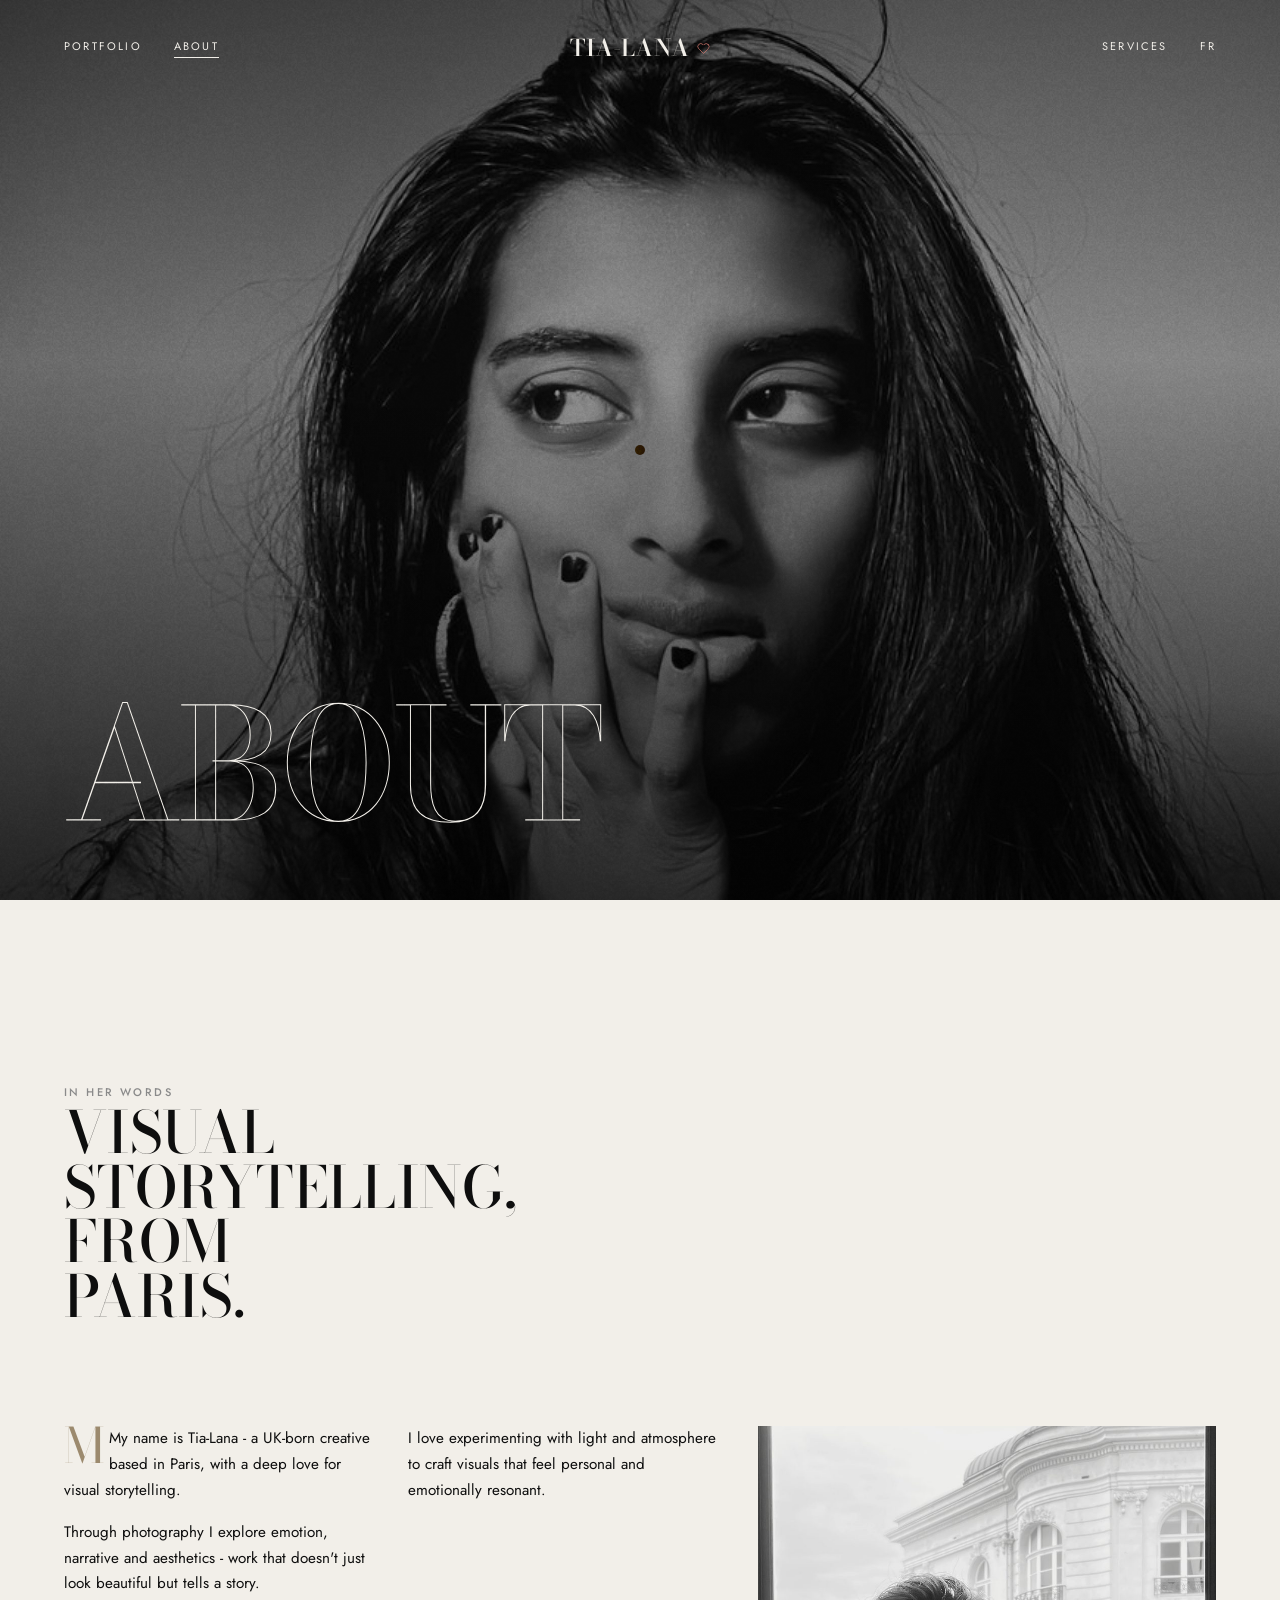
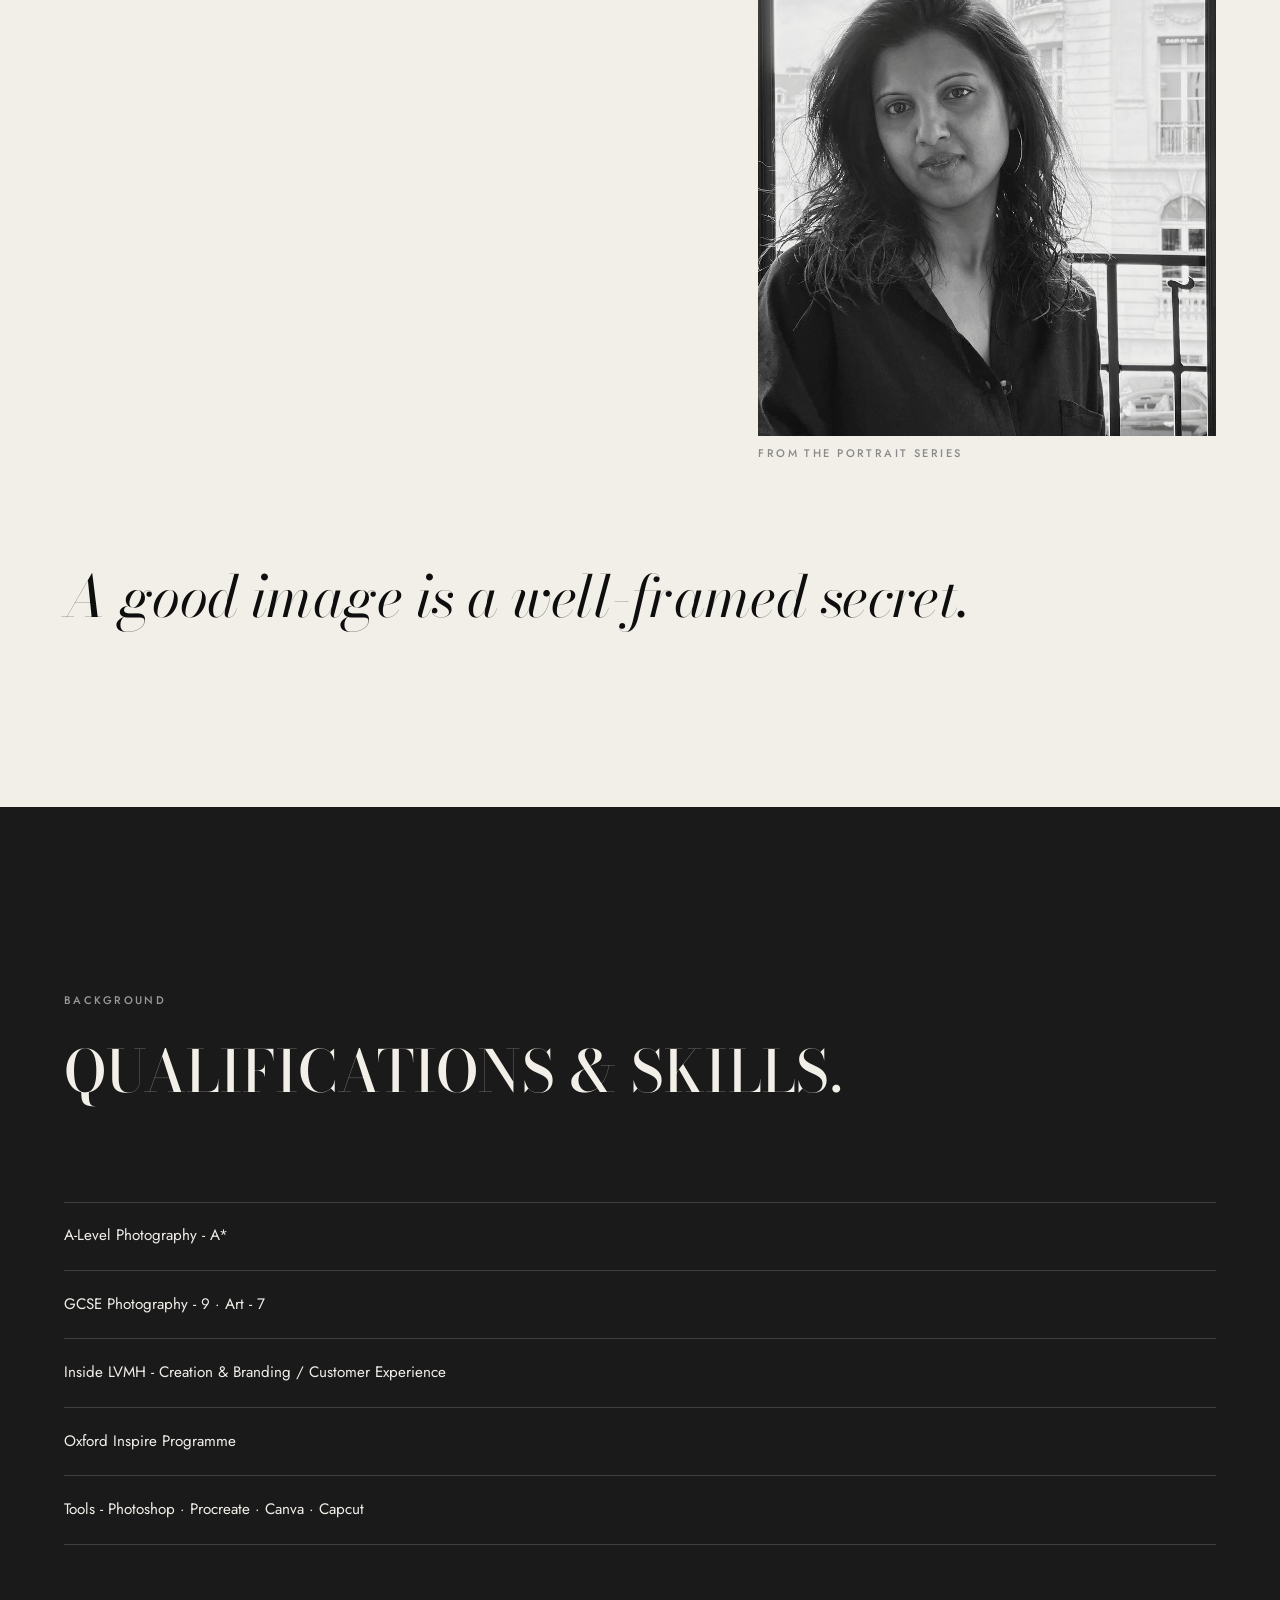
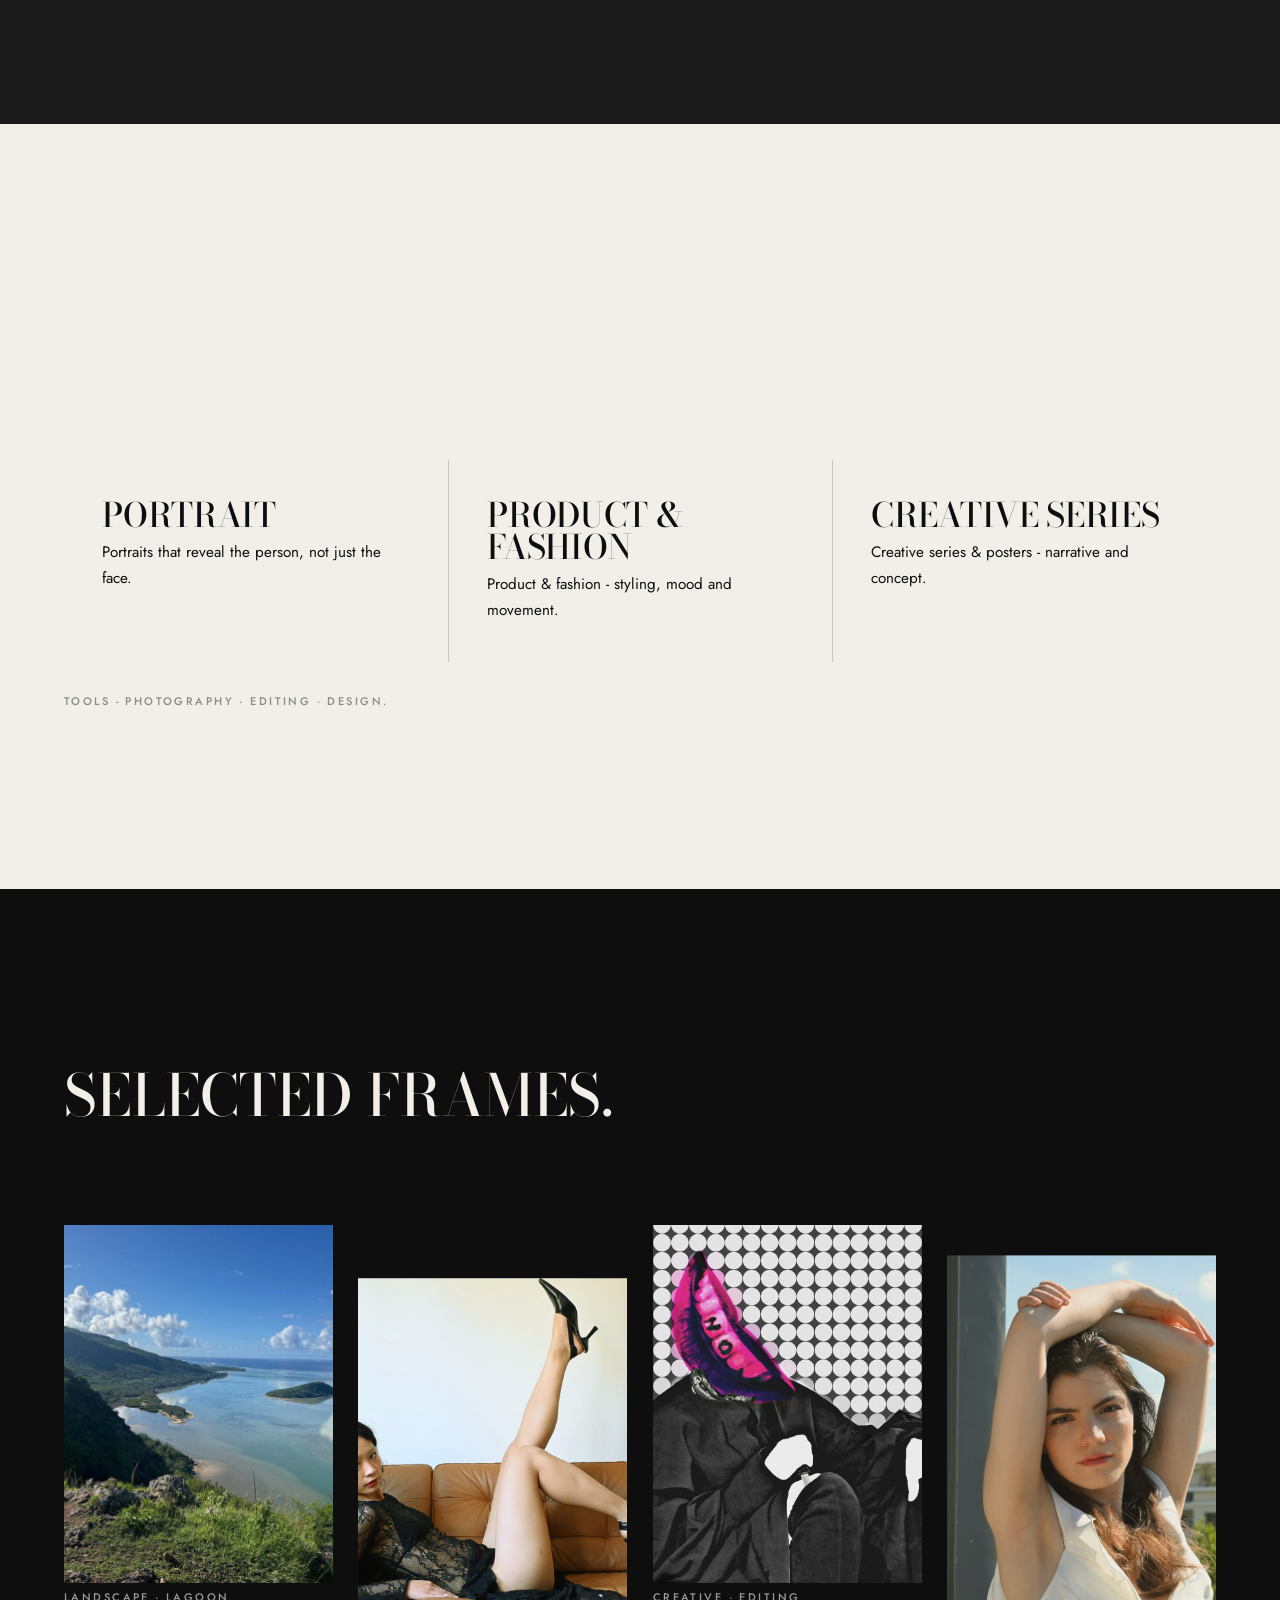
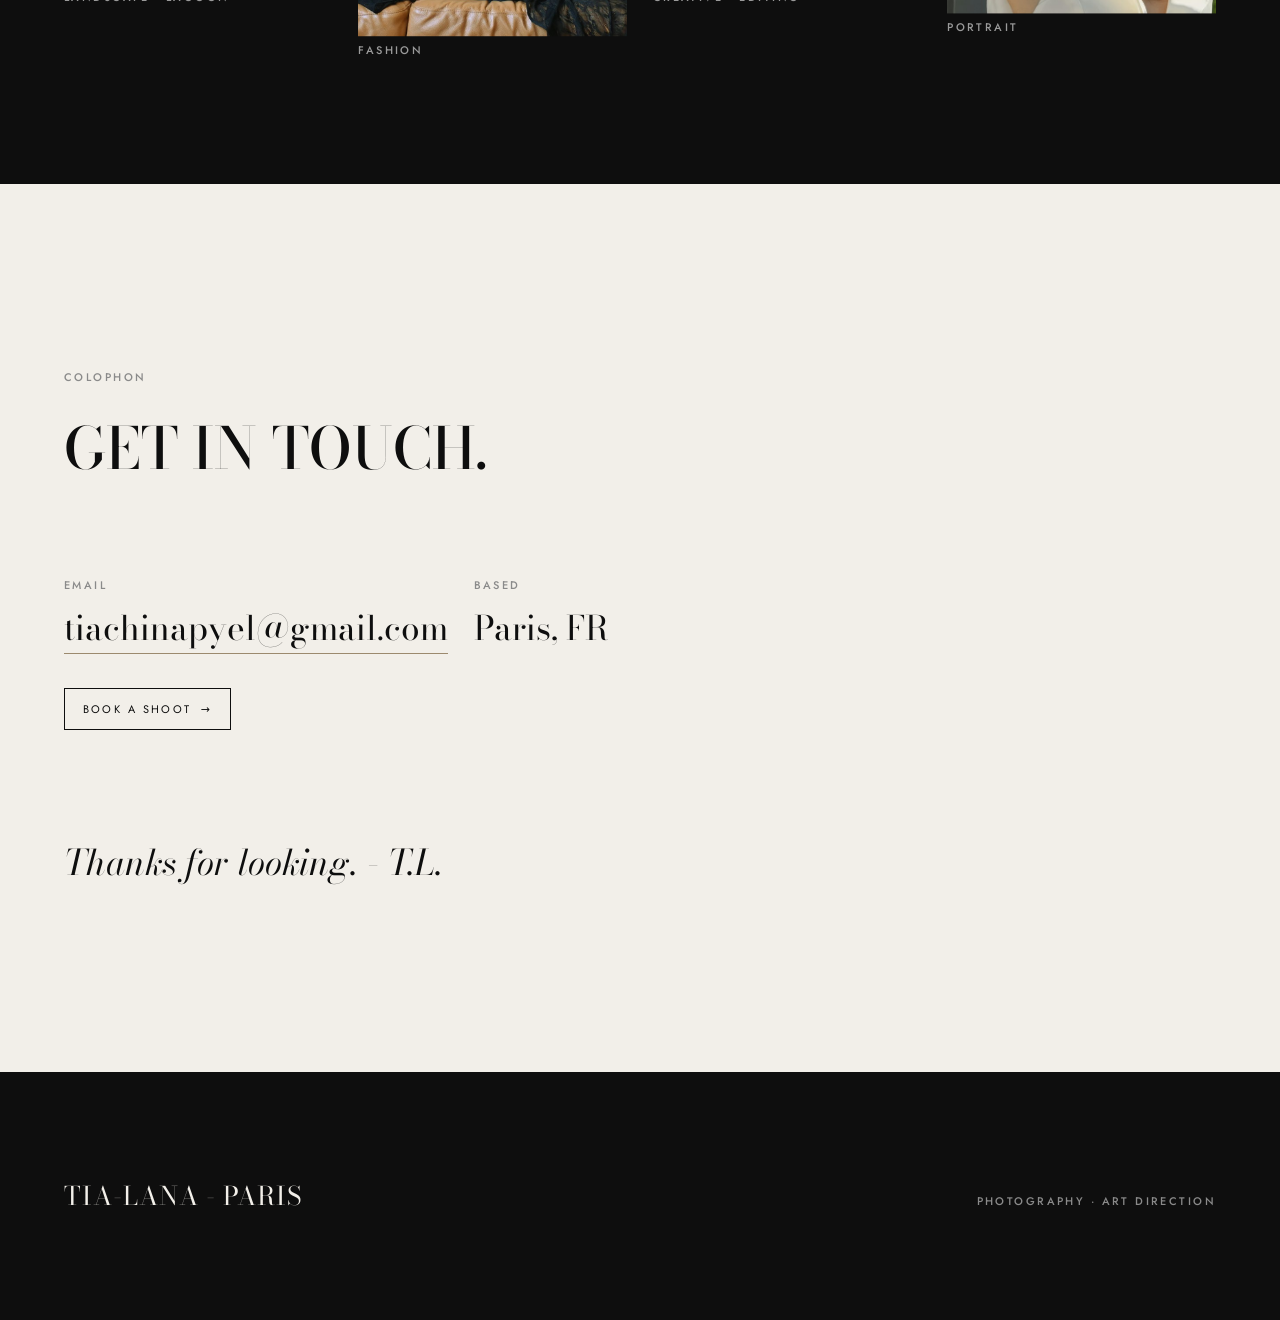
==== commit bed429f2: "Favicon TL dans le theme + remplacement des tirets longs par des tirets courts - assets/favicon.svg " ====
--- a/about.html
+++ b/about.html
@@ -3,10 +3,11 @@
 <head>
   <meta charset="UTF-8" />
   <meta name="viewport" content="width=device-width, initial-scale=1.0" />
-  <title>About — TIA-LANA</title>
-  <meta name="description" content="Tia-Lana Chinapyel — photographer and art director based in Paris. The story, the craft, the career." />
+  <title>About - TIA-LANA</title>
+  <meta name="description" content="Tia-Lana Chinapyel - photographer and art director based in Paris. The story, the craft, the career." />
   <meta name="theme-color" content="#0e0e0e" />
-  <meta property="og:title" content="About — Tia-Lana Chinapyel" />
+  <link rel="icon" type="image/svg+xml" href="assets/favicon.svg?v=1" />
+  <meta property="og:title" content="About - Tia-Lana Chinapyel" />
   <meta property="og:description" content="Photographer & art director, Paris. The story, the craft, the career." />
   <meta property="og:image" content="img/portfolio/tia-lana.jpg" />
 
@@ -17,7 +18,7 @@
   <link rel="stylesheet" href="css/reset.css?v=12" />
   <link rel="stylesheet" href="css/tokens.css?v=15" />
   <link rel="stylesheet" href="css/typography.css?v=13" />
-  <link rel="stylesheet" href="css/styles.css?v=50" />
+  <link rel="stylesheet" href="css/styles.css?v=51" />
 </head>
 <body class="page-about">
   <a class="skip-link" href="#main" data-i18n="skip">Skip to content</a>
@@ -65,8 +66,8 @@
         </div>
         <div class="interview__grid">
           <div class="interview__cols reveal">
-            <p><span class="drop">M</span><span data-i18n="rd.about_p1">y name is Tia-Lana — a UK-born creative based in Paris, with a deep love for visual storytelling.</span></p>
-            <p data-i18n="rd.about_p2">Through photography I explore emotion, narrative and aesthetics — work that doesn't just look beautiful but tells a story.</p>
+            <p><span class="drop">M</span><span data-i18n="rd.about_p1">y name is Tia-Lana - a UK-born creative based in Paris, with a deep love for visual storytelling.</span></p>
+            <p data-i18n="rd.about_p2">Through photography I explore emotion, narrative and aesthetics - work that doesn't just look beautiful but tells a story.</p>
             <p data-i18n="rd.about_p3">I love experimenting with light and atmosphere to craft visuals that feel personal and emotionally resonant.</p>
           </div>
           <figure class="interview__figure reveal d1">
@@ -86,11 +87,11 @@
           <h2 data-i18n="rd.quals_title">Qualifications &amp; skills.</h2>
         </div>
         <ul class="timeline reveal">
-          <li><span class="timeline__txt" data-i18n="rd.qual1">A-Level Photography — A*</span></li>
-          <li><span class="timeline__txt" data-i18n="rd.qual2">GCSE Photography — 9 · Art — 7</span></li>
-          <li><span class="timeline__txt" data-i18n="rd.qual3">Inside LVMH — Creation &amp; Branding / Customer Experience</span></li>
+          <li><span class="timeline__txt" data-i18n="rd.qual1">A-Level Photography - A*</span></li>
+          <li><span class="timeline__txt" data-i18n="rd.qual2">GCSE Photography - 9 · Art - 7</span></li>
+          <li><span class="timeline__txt" data-i18n="rd.qual3">Inside LVMH - Creation &amp; Branding / Customer Experience</span></li>
           <li><span class="timeline__txt" data-i18n="rd.qual4">Oxford Inspire Programme</span></li>
-          <li><span class="timeline__txt" data-i18n="rd.qual5">Tools — Photoshop · Procreate · Canva · Capcut</span></li>
+          <li><span class="timeline__txt" data-i18n="rd.qual5">Tools - Photoshop · Procreate · Canva · Capcut</span></li>
         </ul>
       </div>
     </section>
@@ -106,14 +107,14 @@
           </div>
           <div class="ways__col">
             <h3 class="ways__name" data-i18n="series.productfashion">Product &amp; Fashion</h3>
-            <p data-i18n="rd.way_headshot">Product &amp; fashion — styling, mood and movement.</p>
+            <p data-i18n="rd.way_headshot">Product &amp; fashion - styling, mood and movement.</p>
           </div>
           <div class="ways__col">
             <h3 class="ways__name" data-i18n="series.creative">Creative Series</h3>
-            <p data-i18n="rd.way_design">Creative series &amp; posters — narrative and concept.</p>
+            <p data-i18n="rd.way_design">Creative series &amp; posters - narrative and concept.</p>
           </div>
         </div>
-        <p class="ways__tools label reveal">Tools — <span data-i18n="rd.tools">Photography · editing · design.</span></p>
+        <p class="ways__tools label reveal">Tools - <span data-i18n="rd.tools">Photography · editing · design.</span></p>
       </div>
     </section>
 
@@ -142,19 +143,19 @@
           <div class="contact__item"><dt class="label">Based</dt><dd>Paris, FR</dd></div>
         </dl>
         <p style="margin-top:var(--space-md)"><a class="btn" href="services.html"><span data-i18n="fab.book">Book a shoot</span> <span class="btn__arrow">→</span></a></p>
-        <p class="contact__sign reveal" data-i18n="rd.sign">Thanks for looking. — T.L.</p>
+        <p class="contact__sign reveal" data-i18n="rd.sign">Thanks for looking. - T.L.</p>
       </div>
     </section>
   </main>
 
   <footer class="footer">
     <div class="wrap footer__row">
-      <p class="footer__brand" data-i18n="footer.brand">TIA-LANA — PARIS</p>
+      <p class="footer__brand" data-i18n="footer.brand">TIA-LANA - PARIS</p>
       <p class="footer__meta label" data-i18n="footer.role">PHOTOGRAPHY · ART DIRECTION</p>
     </div>
   </footer>
 
-  <script type="module" src="js/i18n.js?v=13"></script>
+  <script type="module" src="js/i18n.js?v=14"></script>
   <script type="module" src="js/main.js?v=12"></script>
   <script type="module" src="js/cursor.js?v=12"></script>
   <script type="module" src="js/transitions.js?v=12"></script>
--- a/css/tokens.css
+++ b/css/tokens.css
@@ -1,5 +1,5 @@
 /* ============================================================
-   tokens.css — fondation visuelle (refonte « éditorial de mode »).
+   tokens.css - fondation visuelle (refonte « éditorial de mode »).
    Palette, typographie, échelle, espacements, mouvement.
    ============================================================ */
 :root {
@@ -8,7 +8,7 @@
   --charcoal:  #1a1a1a;   /* sections sombres secondaires */
   --bone:      #f2efe9;   /* blanc cassé / os */
   --ash:       #8a8a8a;   /* gris de texte secondaire */
-  --accent:    #9c8a6e;   /* taupe / sable — survols, détails, badge POPULAR */
+  --accent:    #9c8a6e;   /* taupe / sable - survols, détails, badge POPULAR */
 
   --ink-rgb:    14, 14, 14;
   --bone-rgb:   242, 239, 233;
--- a/css/typography.css
+++ b/css/typography.css
@@ -1,5 +1,5 @@
 /* ============================================================
-   typography.css — Bodoni Moda (display + italique) · Jost (texte)
+   typography.css - Bodoni Moda (display + italique) · Jost (texte)
    ============================================================ */
 body {
   font-family: var(--font-text);
--- a/css/styles.css
+++ b/css/styles.css
@@ -1,5 +1,5 @@
 /* ============================================================
-   styles.css — layout, composants, pages (refonte éditoriale)
+   styles.css - layout, composants, pages (refonte éditoriale)
    Sommaire :
    1. Base & grain
    2. Header / navigation
@@ -249,7 +249,7 @@
   animation: cue 1.8s var(--ease) infinite; transform-origin: top; }
 @keyframes cue { 0%,100%{ transform: scaleY(0.3);} 50%{ transform: scaleY(1);} }
 
-/* bloc bio — collage asymétrique */
+/* bloc bio - collage asymétrique */
 .bio__grid { display: grid; grid-template-columns: repeat(12, 1fr); gap: clamp(1rem,2.5vw,2rem); align-items: center; }
 .bio__photos { grid-column: 1 / 7; position: relative; aspect-ratio: 1 / 1; }
 .bio__photos img { position: absolute; object-fit: cover; box-shadow: 0 30px 60px -30px rgba(0,0,0,0.6); }
@@ -259,7 +259,7 @@
 .bio__text { grid-column: 8 / 13; }
 .bio__text .italic { display: block; font-size: clamp(1.3rem,2.6vw,2rem); line-height: 1.3; margin-bottom: 1.4rem; }
 
-/* aperçu séries — cadres « tirage » */
+/* aperçu séries - cadres « tirage » */
 .preview__head { display: flex; justify-content: space-between; align-items: flex-end; flex-wrap: wrap; gap: 1rem; margin-bottom: var(--space-lg); }
 .preview__grid { display: grid; grid-template-columns: repeat(3, 1fr); gap: clamp(1.4rem, 3vw, 3rem); }
 .print { background: var(--bone); padding: 0.8rem 0.8rem 2.4rem; box-shadow: 0 24px 50px -28px rgba(0,0,0,0.55); display: block; }
@@ -287,7 +287,7 @@
 .cta-band { text-align: center; }
 .cta-band__title { font-family: var(--font-display); font-style: italic; font-size: clamp(1.6rem,4vw,3rem); margin-bottom: 1.6rem; }
 
-/* ===== 10. WORK — liste éditoriale ======================== */
+/* ===== 10. WORK - liste éditoriale ======================== */
 .work-head { padding-top: clamp(7rem, 16vh, 11rem); }
 .worklist { position: relative; }
 .worklist__item {
@@ -312,7 +312,7 @@
   .worklist__desc { font-size: 0.95rem; }
 }
 
-/* ===== 11. SERIES — galerie + lightbox ==================== */
+/* ===== 11. SERIES - galerie + lightbox ==================== */
 .page-series #main { padding-top: clamp(5rem, 9vh, 6.5rem); }
 .series-head { display: flex; justify-content: space-between; align-items: flex-end; flex-wrap: wrap; gap: 1rem; }
 .series-head__back { color: var(--muted); }
@@ -358,7 +358,7 @@
 .lightbox__title { font-family: var(--font-display); font-size: var(--fs-h3); text-transform: uppercase; }
 .lightbox__desc { color: var(--muted); max-width: 54ch; margin: 0.4rem auto 0; }
 
-/* ===== 12. ABOUT — éditorial vertical ===================== */
+/* ===== 12. ABOUT - éditorial vertical ===================== */
 .about-hero { position: relative; min-height: 100svh; display: flex; align-items: flex-end; overflow: hidden; color: var(--bone); padding: 0 var(--gutter) clamp(3rem,8vh,6rem); }
 .about-hero__bg { position: absolute; inset: 0; z-index: -2; }
 .about-hero__bg img { width: 100%; height: 100%; object-fit: cover; filter: grayscale(1) contrast(1.05) brightness(0.6); }
@@ -399,7 +399,7 @@
 .timeline__txt { font-size: var(--fs-body); }
 @media (max-width: 820px) { .career { grid-template-columns: 1fr; } }
 
-/* three ways to look — 3 colonnes à filets */
+/* three ways to look - 3 colonnes à filets */
 .ways { display: grid; grid-template-columns: repeat(3,1fr); }
 .ways__col { padding: clamp(1.5rem,3vw,2.5rem); border-left: 1px solid var(--rule); }
 .ways__col:first-child { border-left: none; }
@@ -407,7 +407,7 @@
 .ways__tools { margin-top: var(--space-md); color: var(--muted); }
 @media (max-width: 720px) { .ways { grid-template-columns: 1fr; } .ways__col { border-left: none; border-top: 1px solid var(--rule); } .ways__col:first-child { border-top: none; } }
 
-/* on the wall — planche contact */
+/* on the wall - planche contact */
 .wall { display: grid; grid-template-columns: repeat(4,1fr); gap: clamp(0.8rem,2vw,1.6rem); }
 .wall figure { margin: 0; }
 .wall img { width: 100%; aspect-ratio: 3/4; object-fit: cover; }
@@ -450,7 +450,7 @@
 .package__img img { width: 100%; height: 100%; object-fit: cover; }
 .package ul { list-style: none; display: flex; flex-direction: column; gap: 0.4rem; }
 .package ul li { padding-left: 1.2em; position: relative; }
-.package ul li::before { content: "—"; position: absolute; left: 0; color: var(--accent); }
+.package ul li::before { content: "-"; position: absolute; left: 0; color: var(--accent); }
 .package .btn { margin-top: auto; align-self: flex-start; }
 @media (max-width: 760px) { .packages { grid-template-columns: 1fr; }
   .package { border-left: none; border-top: 1px solid var(--rule); }
